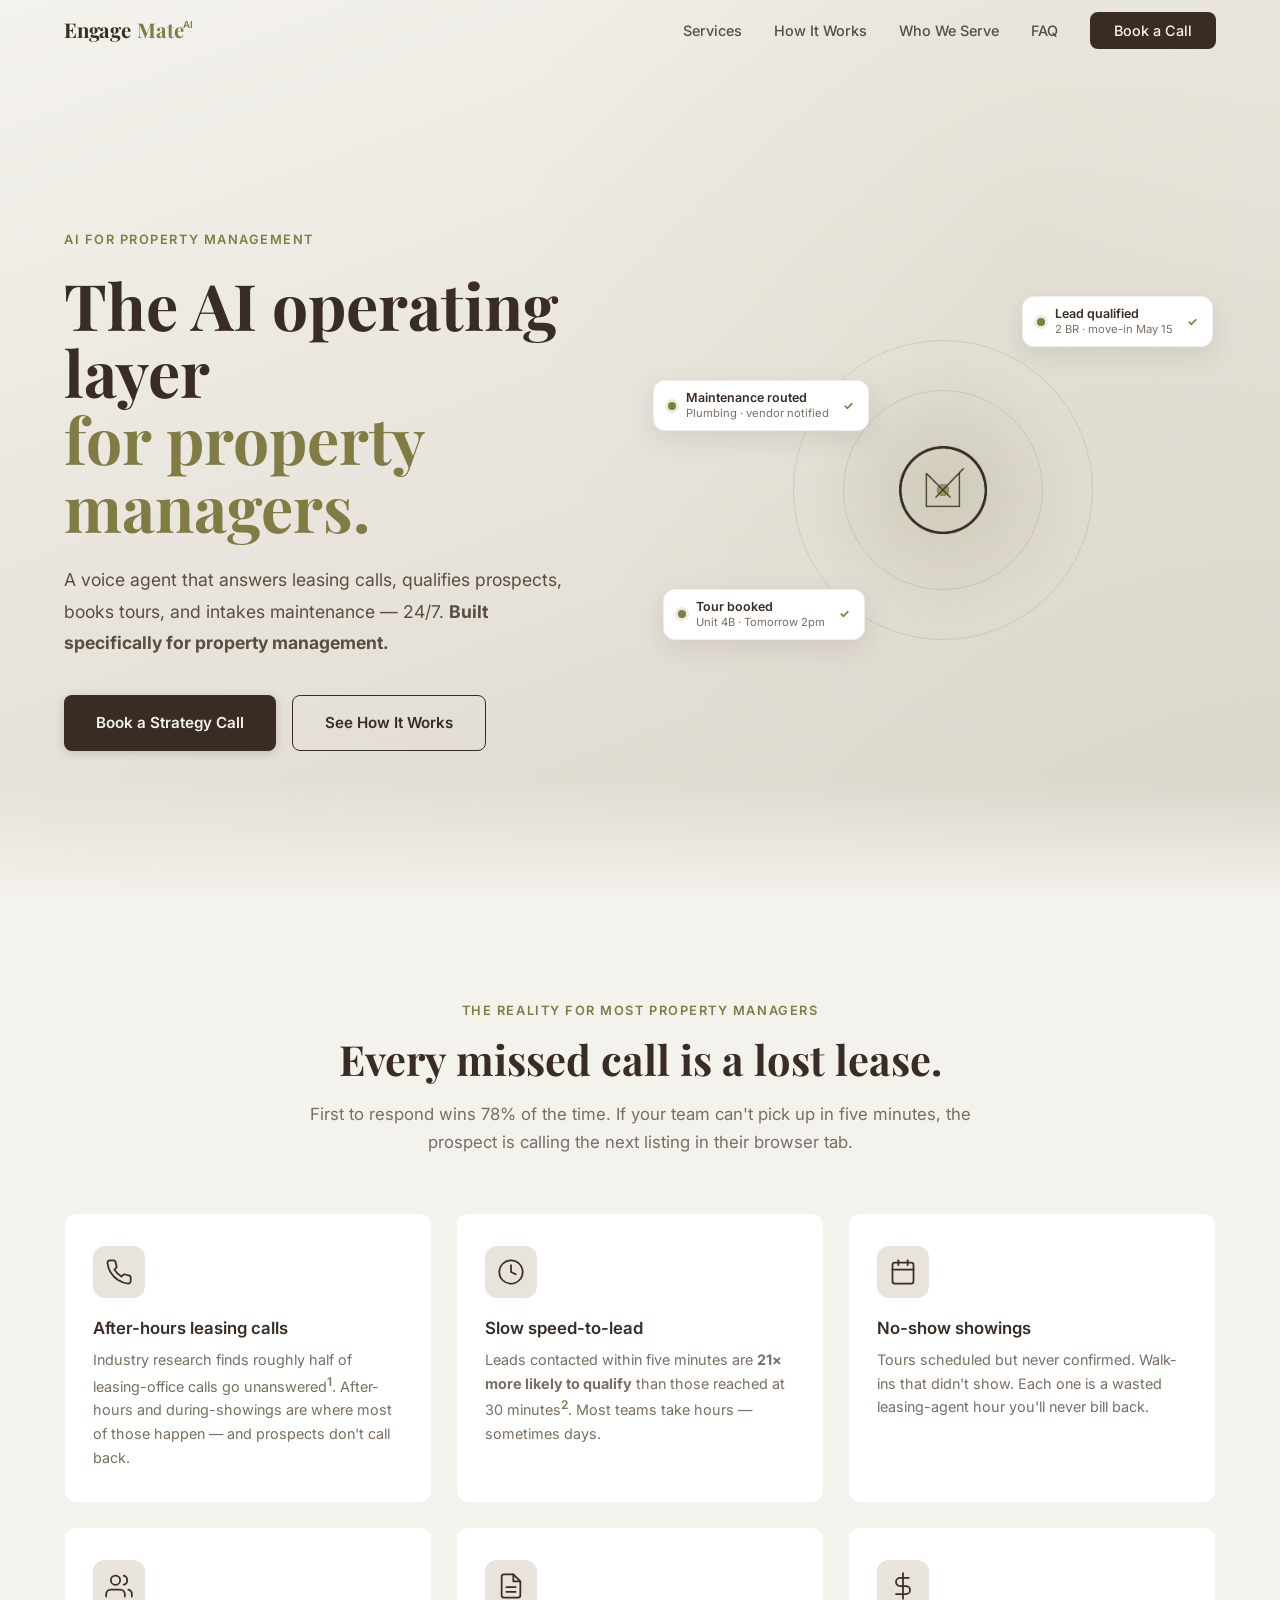
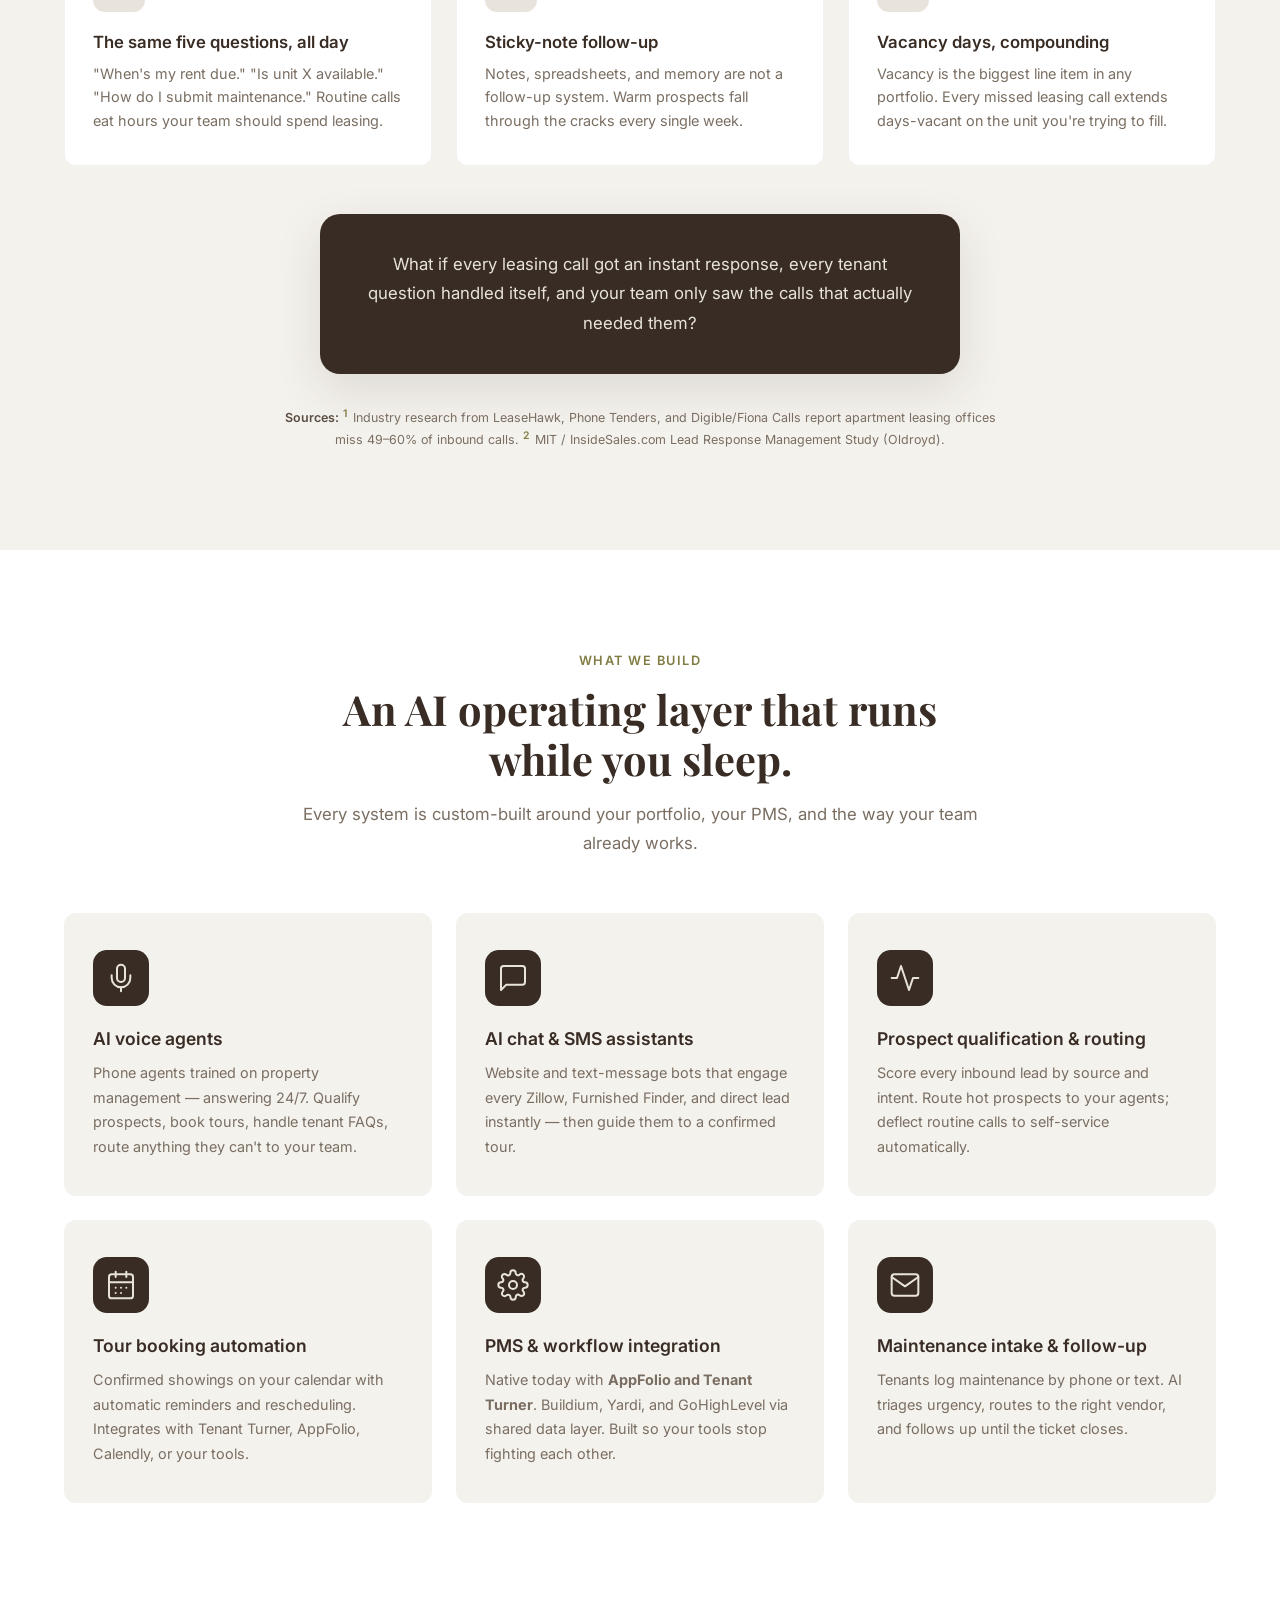
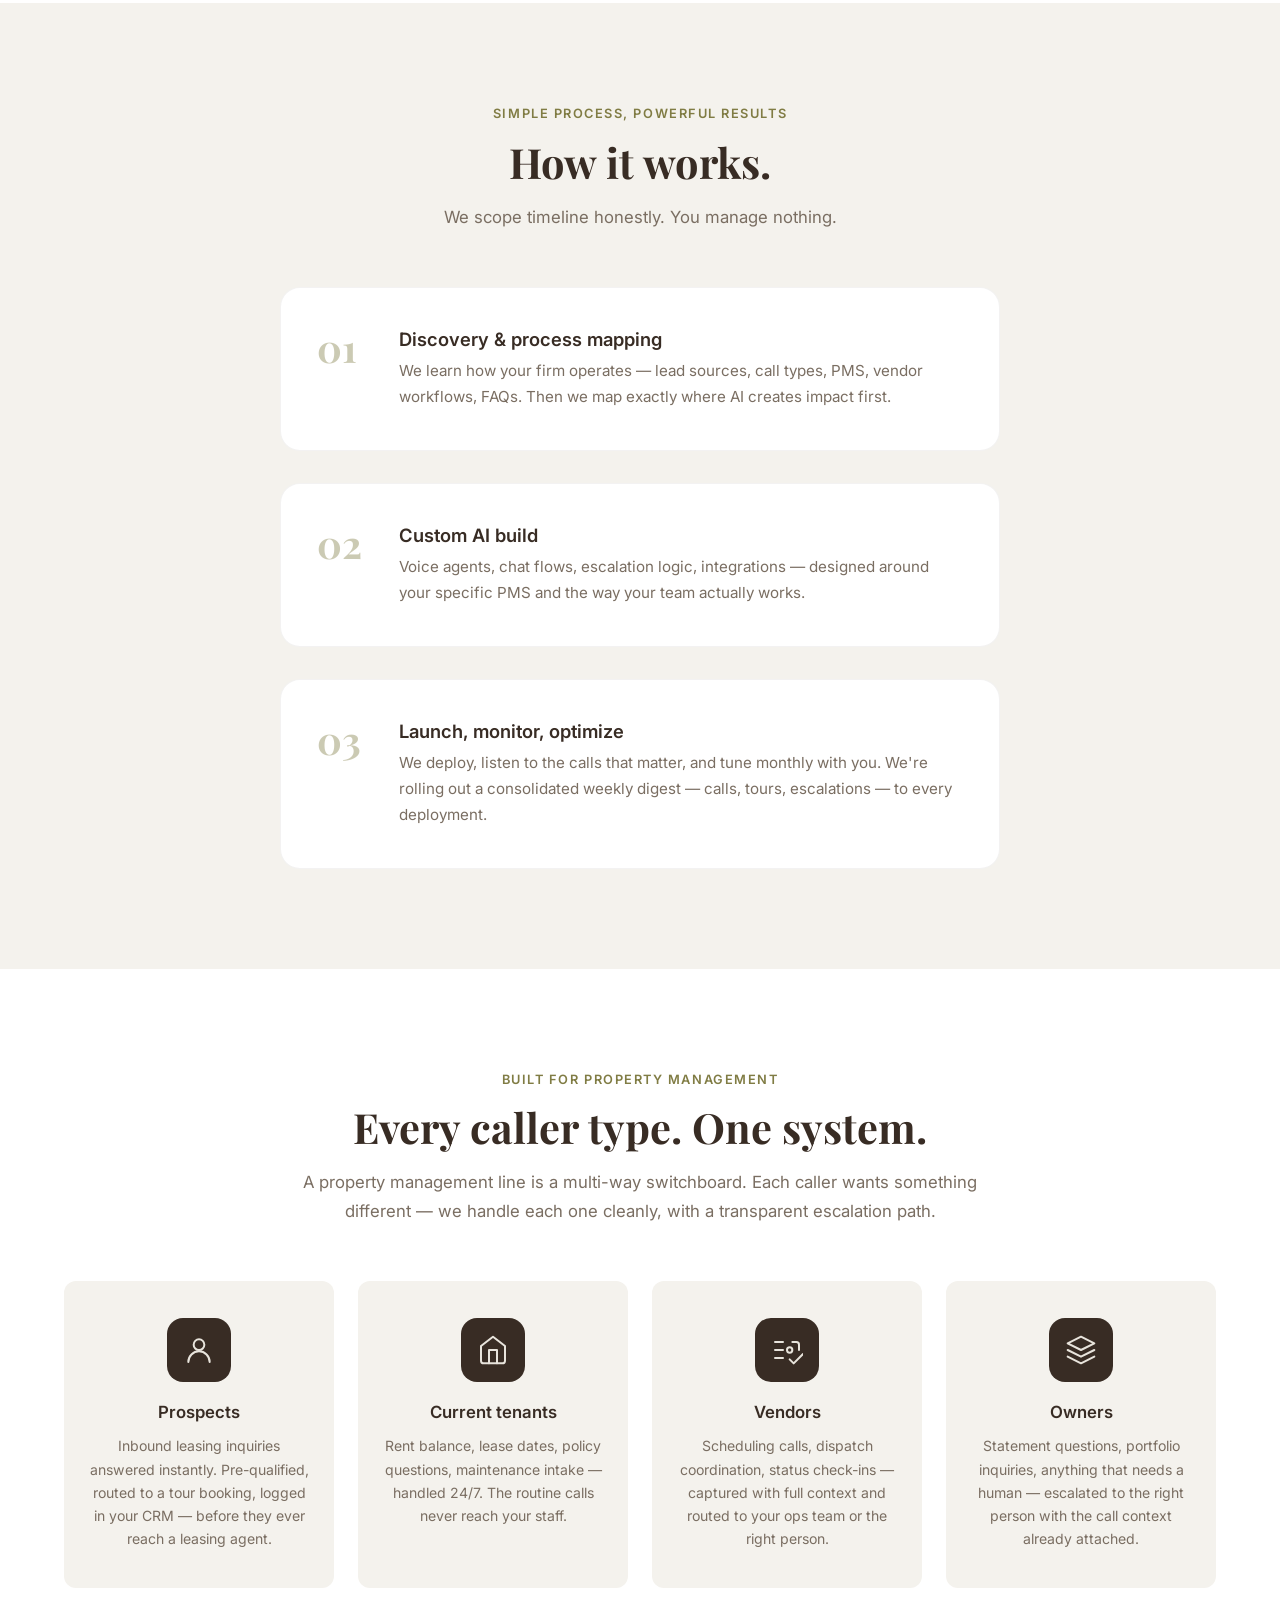
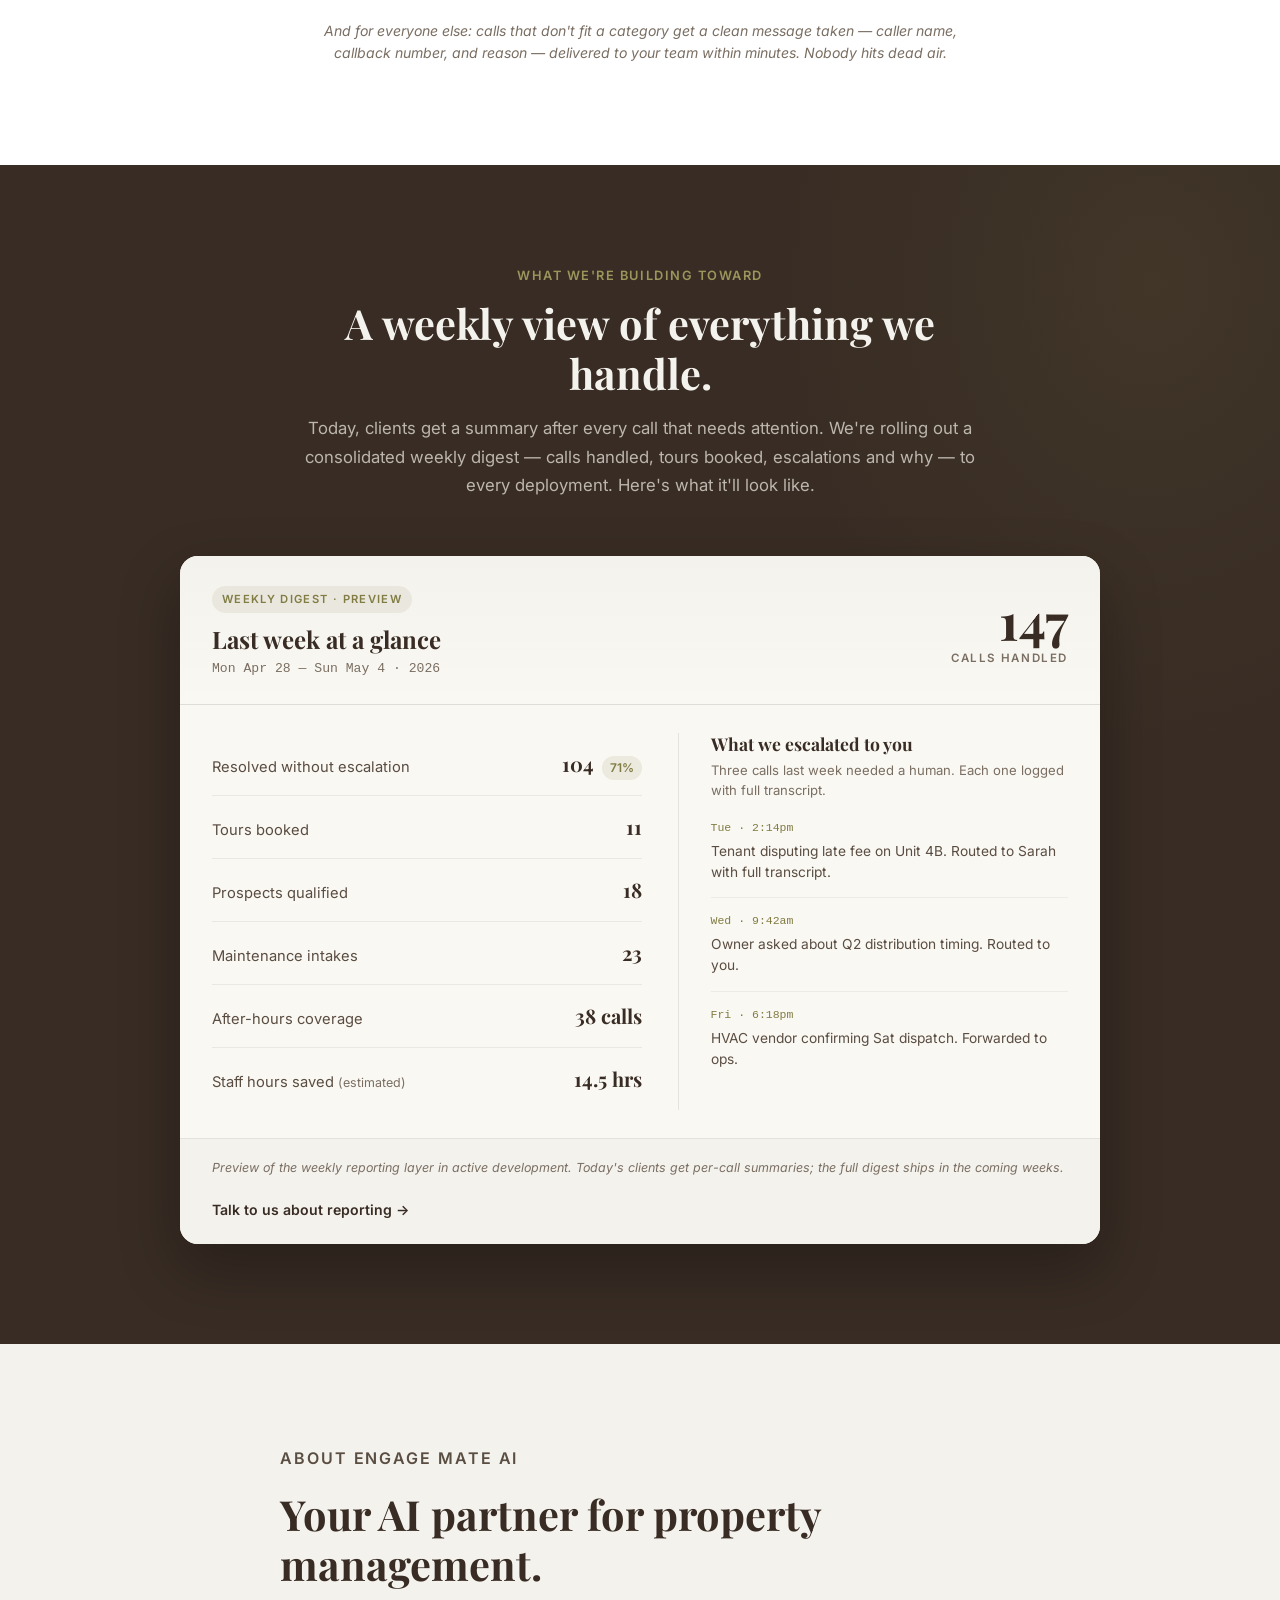
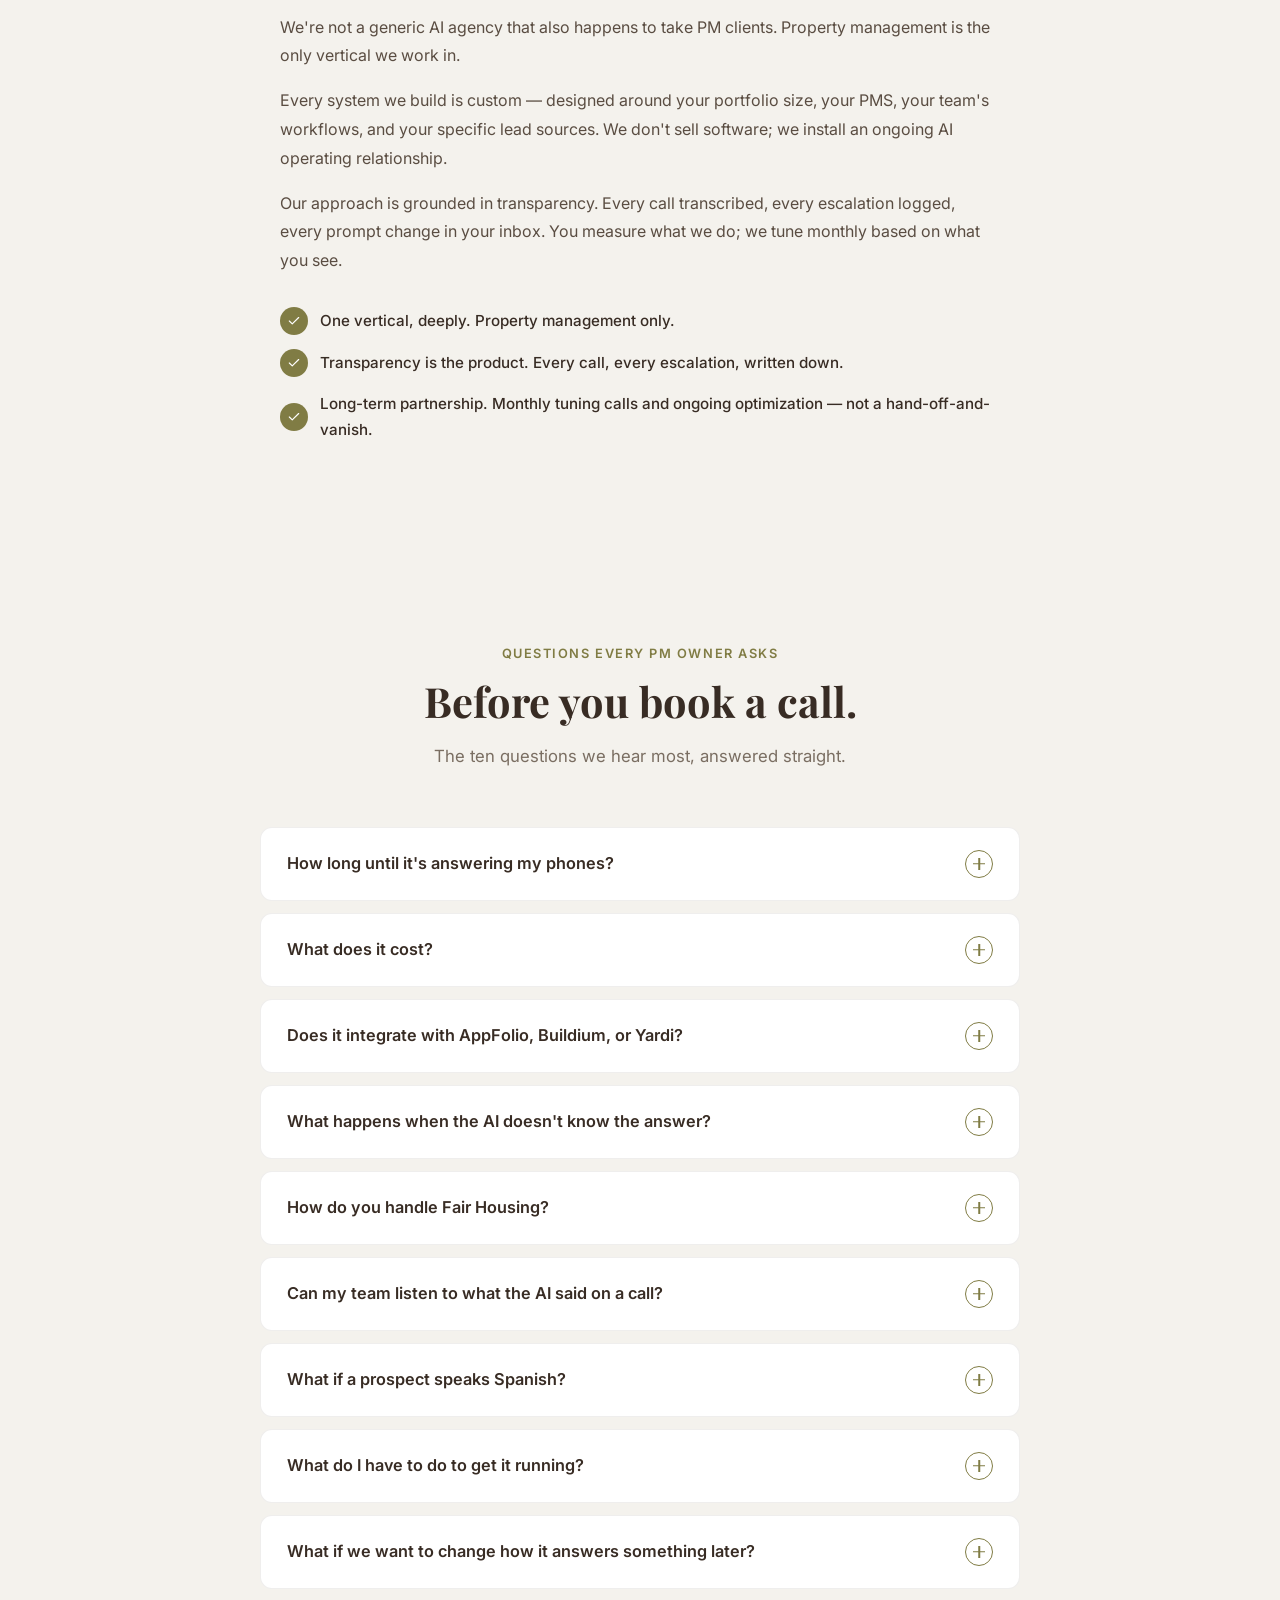
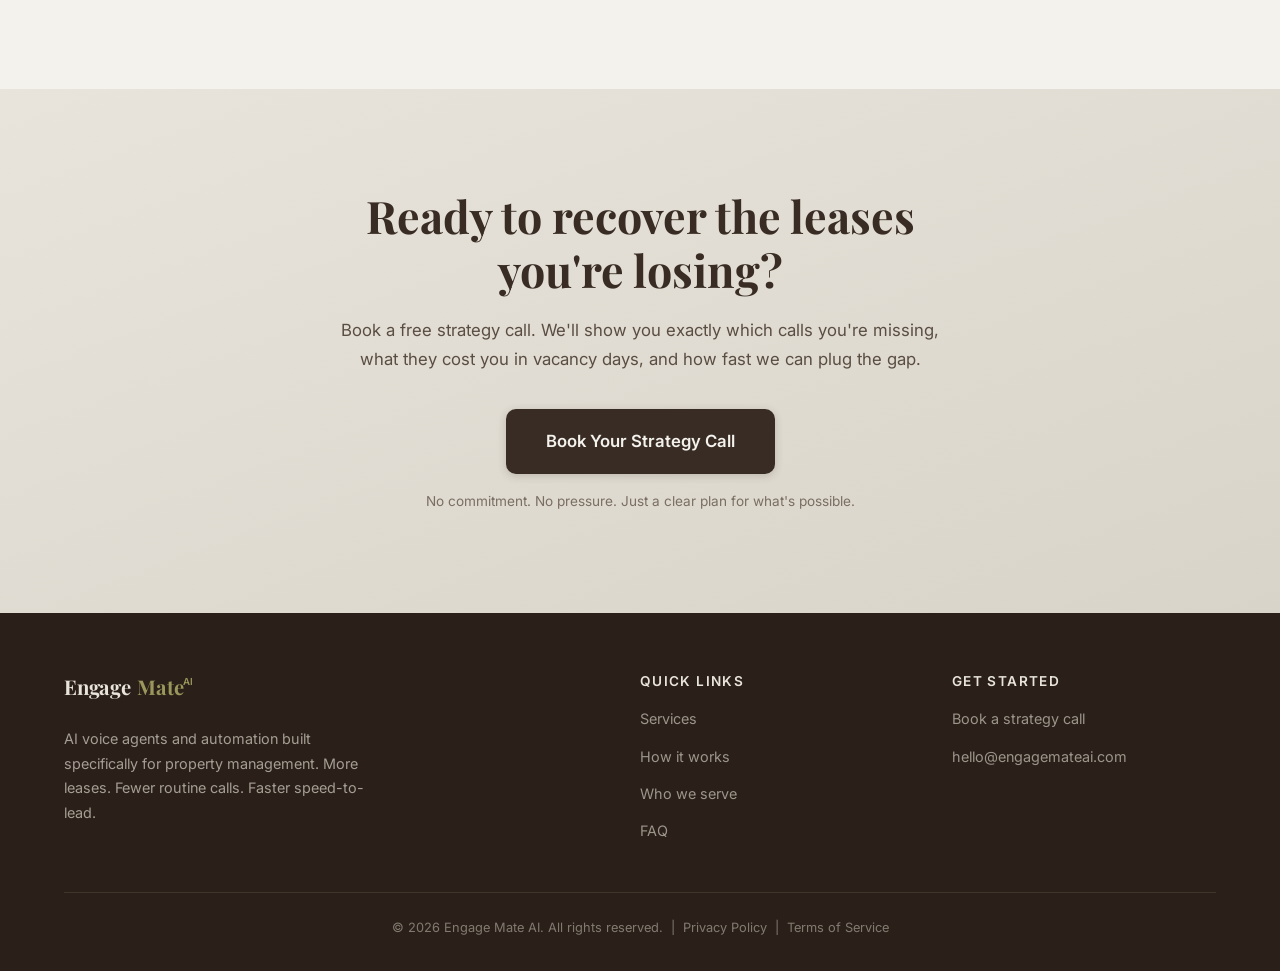
==== index.html @ f226947e "Site refresh: PM vertical positioning, FAQ, weekly digest preview, SVG wordmark, JSON-LD, UTMs Co-Au" ====
<!DOCTYPE html>
<html lang="en">
<head>
  <meta charset="UTF-8">
  <meta name="viewport" content="width=device-width, initial-scale=1.0">
  <title>Engage Mate AI — AI Voice Agents for Property Management</title>
  <meta name="description" content="AI voice agents and automation built for property management. Answer every leasing call, qualify every prospect, book every showing, route maintenance — 24/7. Weekly digest shows exactly what we did.">

  <!-- Favicons & icons -->
  <link rel="icon" type="image/svg+xml" href="favicon.svg">
  <link rel="icon" type="image/png" sizes="64x64" href="favicon-64.png">
  <link rel="apple-touch-icon" sizes="180x180" href="apple-touch-icon.png">

  <link rel="stylesheet" href="style.css">
  <link rel="preconnect" href="https://fonts.googleapis.com">
  <link rel="preconnect" href="https://fonts.gstatic.com" crossorigin>
  <link href="https://fonts.googleapis.com/css2?family=Inter:wght@400;500;600;700&family=Playfair+Display:ital,wght@0,600;0,700;1,700&display=swap" rel="stylesheet">
  <link rel="canonical" href="https://engagemateai.com/">

  <!-- Open Graph / social -->
  <meta property="og:type" content="website">
  <meta property="og:url" content="https://engagemateai.com/">
  <meta property="og:title" content="Engage Mate AI — AI Voice Agents for Property Management">
  <meta property="og:description" content="Answer every call. Book every showing. Route every maintenance request. 24/7 AI built specifically for property managers.">
  <meta property="og:image" content="https://engagemateai.com/og-image.png">
  <meta property="og:image:width" content="1200">
  <meta property="og:image:height" content="630">
  <meta name="twitter:card" content="summary_large_image">
  <meta name="twitter:title" content="Engage Mate AI — AI Voice Agents for Property Management">
  <meta name="twitter:description" content="Answer every call. Book every showing. Route every maintenance request. 24/7 AI built specifically for property managers.">
  <meta name="twitter:image" content="https://engagemateai.com/og-image.png">

  <!-- Structured data -->
  <script type="application/ld+json">
  {
    "@context": "https://schema.org",
    "@type": "Organization",
    "name": "Engage Mate AI",
    "url": "https://engagemateai.com",
    "logo": "https://engagemateai.com/apple-touch-icon.png",
    "image": "https://engagemateai.com/og-image.png",
    "description": "AI voice agents and automation for property management companies. Answer every call, qualify every prospect, book every showing, route maintenance — 24/7.",
    "areaServed": "United States",
    "knowsAbout": ["AI voice agents", "Property management automation", "AppFolio", "Tenant Turner", "Leasing automation", "Maintenance intake automation"],
    "email": "hello@engagemateai.com"
  }
  </script>
  <script type="application/ld+json">
  {
    "@context": "https://schema.org",
    "@type": "Service",
    "provider": { "@type": "Organization", "name": "Engage Mate AI" },
    "name": "AI Voice Agent & Automation for Property Management",
    "serviceType": "Property management automation",
    "areaServed": "United States",
    "description": "24/7 AI voice agent for property management firms. Answers inbound leasing calls, qualifies prospects, books tours, intakes maintenance, and routes vendor / owner calls — integrated with AppFolio, Tenant Turner, and your existing tools."
  }
  </script>
  <script type="application/ld+json">
  {
    "@context": "https://schema.org",
    "@type": "FAQPage",
    "mainEntity": [
      { "@type": "Question", "name": "How long until it's answering my phones?", "acceptedAnswer": { "@type": "Answer", "text": "It depends on your integrations, the size of your knowledge base, and your call volume. We scope timeline honestly on the discovery call." } },
      { "@type": "Question", "name": "What does it cost?", "acceptedAnswer": { "@type": "Answer", "text": "Pricing depends on portfolio size, call volume, integrations, and the scope of automation. We talk through it honestly on the discovery call — no commitment from the conversation itself." } },
      { "@type": "Question", "name": "Does it integrate with AppFolio, Buildium, or Yardi?", "acceptedAnswer": { "@type": "Answer", "text": "AppFolio and Tenant Turner are our primary integrations today — we read availability, push leads, log tours. Buildium and Yardi are on our roadmap; we run alongside them via shared data layer in the meantime." } },
      { "@type": "Question", "name": "What happens when the AI doesn't know the answer?", "acceptedAnswer": { "@type": "Answer", "text": "The system is designed to hand off cleanly to a human — not leave a caller stuck. When the agent encounters something outside its training, it routes to your team or takes a structured callback. Every escalation is logged with the reason." } },
      { "@type": "Question", "name": "How do you handle Fair Housing?", "acceptedAnswer": { "@type": "Answer", "text": "We treat Fair Housing as a design constraint. Prompts are written to avoid protected-class questions, steering language, and discriminatory phrasing; the agent escalates anything ambiguous to a human. Every call is transcribed and stored for audit. We're not a substitute for your own legal review." } },
      { "@type": "Question", "name": "Can my team listen to what the AI said on a call?", "acceptedAnswer": { "@type": "Answer", "text": "Every call is transcribed and recorded. Transcripts are available via shared link or daily email; a self-serve dashboard is in active development." } },
      { "@type": "Question", "name": "What if a prospect speaks Spanish?", "acceptedAnswer": { "@type": "Answer", "text": "Yes — our agents handle bilingual conversations natively. Language is detected on first words and the conversation continues in Spanish with the same qualification logic and tour-booking flow." } },
      { "@type": "Question", "name": "What do I have to do to get it running?", "acceptedAnswer": { "@type": "Answer", "text": "About one hour of your time across the first couple of calls. We need your FAQs and knowledge base (we can build it from your website if needed), plus access to your PMS or scheduling tool. We handle the rest." } },
      { "@type": "Question", "name": "What if we want to change how it answers something later?", "acceptedAnswer": { "@type": "Answer", "text": "Monthly tuning calls and request-based prompt changes are part of every engagement — especially for early customers. As your business evolves, the agent evolves with it." } }
    ]
  }
  </script>
</head>
<body>
  <!-- Skip link (visible on focus only) -->
  <a class="skip-link" href="#main">Skip to content</a>

  <!-- NAVIGATION -->
  <nav class="navbar" id="navbar">
    <div class="container nav-container">
      <a href="#" class="nav-logo" aria-label="Engage Mate AI — home">
        <svg class="wordmark wordmark-light" width="186" height="34" viewBox="0 0 186 34" xmlns="http://www.w3.org/2000/svg" aria-hidden="true">
          <text x="0" y="25" font-family="'Playfair Display', Georgia, serif" font-size="23" font-weight="700" fill="#382c24">Engage</text>
          <text x="83" y="25" font-family="'Playfair Display', Georgia, serif" font-size="23" font-weight="700" fill="#807c44">Mate</text>
          <text x="135" y="14" font-family="'Inter', sans-serif" font-size="11" font-weight="600" fill="#807c44">AI</text>
        </svg>
      </a>
      <button class="nav-toggle" id="navToggle" aria-label="Toggle navigation" aria-expanded="false">
        <span></span>
        <span></span>
        <span></span>
      </button>
      <ul class="nav-links" id="navLinks">
        <li><a href="#services">Services</a></li>
        <li><a href="#how-it-works">How It Works</a></li>
        <li><a href="#callers">Who We Serve</a></li>
        <li><a href="#faq">FAQ</a></li>
        <li><a href="https://calendly.com/engagemateai/discovery-call?utm_source=engagemateai&amp;utm_medium=site&amp;utm_content=nav" target="_blank" rel="noopener" class="nav-cta">Book a Call</a></li>
      </ul>
    </div>
  </nav>

  <main id="main">

  <!-- HERO SECTION -->
  <header class="hero" id="hero">
    <div class="container hero-container">
      <div class="hero-content fade-up">
        <p class="hero-tag">AI for Property Management</p>
        <h1 class="hero-headline">
          The AI operating layer<br>
          <span class="headline-accent">for property managers.</span>
        </h1>
        <p class="hero-sub">
          A voice agent that answers leasing calls, qualifies prospects, books tours, and intakes maintenance — 24/7. <strong>Built specifically for property management.</strong>
        </p>
        <div class="hero-ctas">
          <a href="https://calendly.com/engagemateai/discovery-call?utm_source=engagemateai&amp;utm_medium=site&amp;utm_content=hero" target="_blank" rel="noopener" class="btn btn-primary">Book a Strategy Call</a>
          <a href="#how-it-works" class="btn btn-secondary">See How It Works</a>
        </div>
      </div>
      <div class="hero-visual fade-up delay-1" aria-hidden="true">
        <div class="hero-graphic">
          <div class="pulse-ring"></div>
          <div class="pulse-ring delay-ring"></div>
          <div class="hero-icon-center">
            <img src="Engage Mate Logo.png" alt="">
          </div>
          <div class="orbit-dot dot-1"></div>
          <div class="orbit-dot dot-2"></div>
          <div class="orbit-dot dot-3"></div>
          <div class="hero-card card-1">
            <span class="card-dot"></span>
            <div class="card-text">
              <strong>Lead qualified</strong>
              <span>2 BR · move-in May 15</span>
            </div>
            <span class="card-check">&#10003;</span>
          </div>
          <div class="hero-card card-2">
            <span class="card-dot"></span>
            <div class="card-text">
              <strong>Tour booked</strong>
              <span>Unit 4B · Tomorrow 2pm</span>
            </div>
            <span class="card-check">&#10003;</span>
          </div>
          <div class="hero-card card-3">
            <span class="card-dot"></span>
            <div class="card-text">
              <strong>Maintenance routed</strong>
              <span>Plumbing · vendor notified</span>
            </div>
            <span class="card-check">&#10003;</span>
          </div>
        </div>
      </div>
    </div>
    <div class="hero-gradient-bottom"></div>
  </header>

  <!-- PROBLEMS SECTION -->
  <section class="problems" id="problems">
    <div class="container">
      <div class="section-header fade-up">
        <p class="section-tag">The reality for most property managers</p>
        <h2 class="section-title">Every missed call is a lost lease.</h2>
        <p class="section-sub">First to respond wins 78% of the time. If your team can't pick up in five minutes, the prospect is calling the next listing in their browser tab.</p>
      </div>
      <div class="problems-grid">
        <div class="problem-card fade-up">
          <div class="problem-icon" aria-hidden="true">
            <svg width="28" height="28" viewBox="0 0 24 24" fill="none" stroke="currentColor" stroke-width="1.5" stroke-linecap="round" stroke-linejoin="round">
              <path d="M22 16.92v3a2 2 0 0 1-2.18 2 19.79 19.79 0 0 1-8.63-3.07 19.5 19.5 0 0 1-6-6 19.79 19.79 0 0 1-3.07-8.67A2 2 0 0 1 4.11 2h3a2 2 0 0 1 2 1.72c.127.96.361 1.903.7 2.81a2 2 0 0 1-.45 2.11L8.09 9.91a16 16 0 0 0 6 6l1.27-1.27a2 2 0 0 1 2.11-.45c.907.339 1.85.573 2.81.7A2 2 0 0 1 22 16.92z"/>
            </svg>
          </div>
          <h3>After-hours leasing calls</h3>
          <p>Industry research finds roughly half of leasing-office calls go unanswered<sup><a href="#sources">1</a></sup>. After-hours and during-showings are where most of those happen — and prospects don't call back.</p>
        </div>
        <div class="problem-card fade-up delay-1">
          <div class="problem-icon" aria-hidden="true">
            <svg width="28" height="28" viewBox="0 0 24 24" fill="none" stroke="currentColor" stroke-width="1.5" stroke-linecap="round" stroke-linejoin="round">
              <circle cx="12" cy="12" r="10"/>
              <polyline points="12 6 12 12 16 14"/>
            </svg>
          </div>
          <h3>Slow speed-to-lead</h3>
          <p>Leads contacted within five minutes are <strong>21× more likely to qualify</strong> than those reached at 30 minutes<sup><a href="#sources">2</a></sup>. Most teams take hours — sometimes days.</p>
        </div>
        <div class="problem-card fade-up delay-2">
          <div class="problem-icon" aria-hidden="true">
            <svg width="28" height="28" viewBox="0 0 24 24" fill="none" stroke="currentColor" stroke-width="1.5" stroke-linecap="round" stroke-linejoin="round">
              <rect x="3" y="4" width="18" height="18" rx="2" ry="2"/>
              <line x1="16" y1="2" x2="16" y2="6"/>
              <line x1="8" y1="2" x2="8" y2="6"/>
              <line x1="3" y1="10" x2="21" y2="10"/>
            </svg>
          </div>
          <h3>No-show showings</h3>
          <p>Tours scheduled but never confirmed. Walk-ins that didn't show. Each one is a wasted leasing-agent hour you'll never bill back.</p>
        </div>
        <div class="problem-card fade-up">
          <div class="problem-icon" aria-hidden="true">
            <svg width="28" height="28" viewBox="0 0 24 24" fill="none" stroke="currentColor" stroke-width="1.5" stroke-linecap="round" stroke-linejoin="round">
              <path d="M17 21v-2a4 4 0 0 0-4-4H5a4 4 0 0 0-4 4v2"/>
              <circle cx="9" cy="7" r="4"/>
              <path d="M23 21v-2a4 4 0 0 0-3-3.87"/>
              <path d="M16 3.13a4 4 0 0 1 0 7.75"/>
            </svg>
          </div>
          <h3>The same five questions, all day</h3>
          <p>"When's my rent due." "Is unit X available." "How do I submit maintenance." Routine calls eat hours your team should spend leasing.</p>
        </div>
        <div class="problem-card fade-up delay-1">
          <div class="problem-icon" aria-hidden="true">
            <svg width="28" height="28" viewBox="0 0 24 24" fill="none" stroke="currentColor" stroke-width="1.5" stroke-linecap="round" stroke-linejoin="round">
              <path d="M14 2H6a2 2 0 0 0-2 2v16a2 2 0 0 0 2 2h12a2 2 0 0 0 2-2V8z"/>
              <polyline points="14 2 14 8 20 8"/>
              <line x1="16" y1="13" x2="8" y2="13"/>
              <line x1="16" y1="17" x2="8" y2="17"/>
            </svg>
          </div>
          <h3>Sticky-note follow-up</h3>
          <p>Notes, spreadsheets, and memory are not a follow-up system. Warm prospects fall through the cracks every single week.</p>
        </div>
        <div class="problem-card fade-up delay-2">
          <div class="problem-icon" aria-hidden="true">
            <svg width="28" height="28" viewBox="0 0 24 24" fill="none" stroke="currentColor" stroke-width="1.5" stroke-linecap="round" stroke-linejoin="round">
              <line x1="12" y1="1" x2="12" y2="23"/>
              <path d="M17 5H9.5a3.5 3.5 0 0 0 0 7h5a3.5 3.5 0 0 1 0 7H6"/>
            </svg>
          </div>
          <h3>Vacancy days, compounding</h3>
          <p>Vacancy is the biggest line item in any portfolio. Every missed leasing call extends days-vacant on the unit you're trying to fill.</p>
        </div>
      </div>
      <div class="problems-transition fade-up">
        <p>What if every leasing call got an instant response, every tenant question handled itself, and your team only saw the calls that actually needed them?</p>
      </div>
      <p class="problems-sources fade-up" id="sources">
        <strong>Sources:</strong> <sup>1</sup>&nbsp;Industry research from LeaseHawk, Phone Tenders, and Digible/Fiona Calls report apartment leasing offices miss 49–60% of inbound calls. <sup>2</sup>&nbsp;MIT / InsideSales.com Lead Response Management Study (Oldroyd).
      </p>
    </div>
  </section>

  <!-- SERVICES SECTION -->
  <section class="services" id="services">
    <div class="container">
      <div class="section-header fade-up">
        <p class="section-tag">What we build</p>
        <h2 class="section-title">An AI operating layer that runs while you sleep.</h2>
        <p class="section-sub">Every system is custom-built around your portfolio, your PMS, and the way your team already works.</p>
      </div>
      <div class="services-grid">
        <div class="service-card fade-up">
          <div class="service-icon" aria-hidden="true">
            <svg width="32" height="32" viewBox="0 0 24 24" fill="none" stroke="currentColor" stroke-width="1.5" stroke-linecap="round" stroke-linejoin="round">
              <path d="M12 2a3 3 0 0 0-3 3v7a3 3 0 0 0 6 0V5a3 3 0 0 0-3-3Z"/>
              <path d="M19 10v2a7 7 0 0 1-14 0v-2"/>
              <line x1="12" x2="12" y1="19" y2="22"/>
            </svg>
          </div>
          <h3>AI voice agents</h3>
          <p>Phone agents trained on property management — answering 24/7. Qualify prospects, book tours, handle tenant FAQs, route anything they can't to your team.</p>
        </div>
        <div class="service-card fade-up delay-1">
          <div class="service-icon" aria-hidden="true">
            <svg width="32" height="32" viewBox="0 0 24 24" fill="none" stroke="currentColor" stroke-width="1.5" stroke-linecap="round" stroke-linejoin="round">
              <path d="M21 15a2 2 0 0 1-2 2H7l-4 4V5a2 2 0 0 1 2-2h14a2 2 0 0 1 2 2z"/>
            </svg>
          </div>
          <h3>AI chat &amp; SMS assistants</h3>
          <p>Website and text-message bots that engage every Zillow, Furnished Finder, and direct lead instantly — then guide them to a confirmed tour.</p>
        </div>
        <div class="service-card fade-up delay-2">
          <div class="service-icon" aria-hidden="true">
            <svg width="32" height="32" viewBox="0 0 24 24" fill="none" stroke="currentColor" stroke-width="1.5" stroke-linecap="round" stroke-linejoin="round">
              <polyline points="22 12 18 12 15 21 9 3 6 12 2 12"/>
            </svg>
          </div>
          <h3>Prospect qualification &amp; routing</h3>
          <p>Score every inbound lead by source and intent. Route hot prospects to your agents; deflect routine calls to self-service automatically.</p>
        </div>
        <div class="service-card fade-up">
          <div class="service-icon" aria-hidden="true">
            <svg width="32" height="32" viewBox="0 0 24 24" fill="none" stroke="currentColor" stroke-width="1.5" stroke-linecap="round" stroke-linejoin="round">
              <rect x="3" y="4" width="18" height="18" rx="2" ry="2"/>
              <line x1="16" y1="2" x2="16" y2="6"/>
              <line x1="8" y1="2" x2="8" y2="6"/>
              <line x1="3" y1="10" x2="21" y2="10"/>
              <path d="M8 14h.01M12 14h.01M16 14h.01M8 18h.01M12 18h.01"/>
            </svg>
          </div>
          <h3>Tour booking automation</h3>
          <p>Confirmed showings on your calendar with automatic reminders and rescheduling. Integrates with Tenant Turner, AppFolio, Calendly, or your tools.</p>
        </div>
        <div class="service-card fade-up delay-1">
          <div class="service-icon" aria-hidden="true">
            <svg width="32" height="32" viewBox="0 0 24 24" fill="none" stroke="currentColor" stroke-width="1.5" stroke-linecap="round" stroke-linejoin="round">
              <circle cx="12" cy="12" r="3"/>
              <path d="M19.4 15a1.65 1.65 0 0 0 .33 1.82l.06.06a2 2 0 0 1 0 2.83 2 2 0 0 1-2.83 0l-.06-.06a1.65 1.65 0 0 0-1.82-.33 1.65 1.65 0 0 0-1 1.51V21a2 2 0 0 1-2 2 2 2 0 0 1-2-2v-.09A1.65 1.65 0 0 0 9 19.4a1.65 1.65 0 0 0-1.82.33l-.06.06a2 2 0 0 1-2.83 0 2 2 0 0 1 0-2.83l.06-.06A1.65 1.65 0 0 0 4.68 15a1.65 1.65 0 0 0-1.51-1H3a2 2 0 0 1-2-2 2 2 0 0 1 2-2h.09A1.65 1.65 0 0 0 4.6 9a1.65 1.65 0 0 0-.33-1.82l-.06-.06a2 2 0 0 1 0-2.83 2 2 0 0 1 2.83 0l.06.06A1.65 1.65 0 0 0 9 4.68a1.65 1.65 0 0 0 1-1.51V3a2 2 0 0 1 2-2 2 2 0 0 1 2 2v.09a1.65 1.65 0 0 0 1 1.51 1.65 1.65 0 0 0 1.82-.33l.06-.06a2 2 0 0 1 2.83 0 2 2 0 0 1 0 2.83l-.06.06A1.65 1.65 0 0 0 19.4 9a1.65 1.65 0 0 0 1.51 1H21a2 2 0 0 1 2 2 2 2 0 0 1-2 2h-.09a1.65 1.65 0 0 0-1.51 1z"/>
            </svg>
          </div>
          <h3>PMS &amp; workflow integration</h3>
          <p>Native today with <strong>AppFolio and Tenant Turner</strong>. Buildium, Yardi, and GoHighLevel via shared data layer. Built so your tools stop fighting each other.</p>
        </div>
        <div class="service-card fade-up delay-2">
          <div class="service-icon" aria-hidden="true">
            <svg width="32" height="32" viewBox="0 0 24 24" fill="none" stroke="currentColor" stroke-width="1.5" stroke-linecap="round" stroke-linejoin="round">
              <path d="M4 4h16c1.1 0 2 .9 2 2v12c0 1.1-.9 2-2 2H4c-1.1 0-2-.9-2-2V6c0-1.1.9-2 2-2z"/>
              <polyline points="22,6 12,13 2,6"/>
            </svg>
          </div>
          <h3>Maintenance intake &amp; follow-up</h3>
          <p>Tenants log maintenance by phone or text. AI triages urgency, routes to the right vendor, and follows up until the ticket closes.</p>
        </div>
      </div>
    </div>
  </section>

  <!-- HOW IT WORKS -->
  <section class="how-it-works" id="how-it-works">
    <div class="container">
      <div class="section-header fade-up">
        <p class="section-tag">Simple process, powerful results</p>
        <h2 class="section-title">How it works.</h2>
        <p class="section-sub">We scope timeline honestly. You manage nothing.</p>
      </div>
      <div class="steps">
        <div class="step fade-up">
          <div class="step-number">01</div>
          <div class="step-content">
            <h3>Discovery &amp; process mapping</h3>
            <p>We learn how your firm operates — lead sources, call types, PMS, vendor workflows, FAQs. Then we map exactly where AI creates impact first.</p>
          </div>
        </div>
        <div class="step fade-up delay-1">
          <div class="step-number">02</div>
          <div class="step-content">
            <h3>Custom AI build</h3>
            <p>Voice agents, chat flows, escalation logic, integrations — designed around your specific PMS and the way your team actually works.</p>
          </div>
        </div>
        <div class="step fade-up delay-2">
          <div class="step-number">03</div>
          <div class="step-content">
            <h3>Launch, monitor, optimize</h3>
            <p>We deploy, listen to the calls that matter, and tune monthly with you. We're rolling out a consolidated weekly digest — calls, tours, escalations — to every deployment.</p>
          </div>
        </div>
      </div>
    </div>
  </section>

  <!-- CALLER TYPES (replaces Industries) -->
  <section class="callers" id="callers">
    <div class="container">
      <div class="section-header fade-up">
        <p class="section-tag">Built for property management</p>
        <h2 class="section-title">Every caller type. One system.</h2>
        <p class="section-sub">A property management line is a multi-way switchboard. Each caller wants something different — we handle each one cleanly, with a transparent escalation path.</p>
      </div>
      <div class="callers-grid">
        <div class="caller-card fade-up">
          <div class="caller-icon" aria-hidden="true">
            <svg width="32" height="32" viewBox="0 0 24 24" fill="none" stroke="currentColor" stroke-width="1.5" stroke-linecap="round" stroke-linejoin="round">
              <circle cx="12" cy="8" r="4"/>
              <path d="M20 21a8 8 0 0 0-16 0"/>
            </svg>
          </div>
          <h3>Prospects</h3>
          <p>Inbound leasing inquiries answered instantly. Pre-qualified, routed to a tour booking, logged in your CRM — before they ever reach a leasing agent.</p>
        </div>
        <div class="caller-card fade-up delay-1">
          <div class="caller-icon" aria-hidden="true">
            <svg width="32" height="32" viewBox="0 0 24 24" fill="none" stroke="currentColor" stroke-width="1.5" stroke-linecap="round" stroke-linejoin="round">
              <path d="M3 9l9-7 9 7v11a2 2 0 0 1-2 2H5a2 2 0 0 1-2-2z"/>
              <polyline points="9 22 9 12 15 12 15 22"/>
            </svg>
          </div>
          <h3>Current tenants</h3>
          <p>Rent balance, lease dates, policy questions, maintenance intake — handled 24/7. The routine calls never reach your staff.</p>
        </div>
        <div class="caller-card fade-up delay-2">
          <div class="caller-icon" aria-hidden="true">
            <svg width="32" height="32" viewBox="0 0 24 24" fill="none" stroke="currentColor" stroke-width="1.5" stroke-linecap="round" stroke-linejoin="round">
              <path d="M14 19l3 3 7-7"/>
              <path d="M9 12H3"/>
              <path d="M9 6H3"/>
              <path d="M9 18H3"/>
              <circle cx="14" cy="12" r="2"/>
              <path d="M21 12V8a2 2 0 0 0-2-2h-3"/>
            </svg>
          </div>
          <h3>Vendors</h3>
          <p>Scheduling calls, dispatch coordination, status check-ins — captured with full context and routed to your ops team or the right person.</p>
        </div>
        <div class="caller-card fade-up delay-3">
          <div class="caller-icon" aria-hidden="true">
            <svg width="32" height="32" viewBox="0 0 24 24" fill="none" stroke="currentColor" stroke-width="1.5" stroke-linecap="round" stroke-linejoin="round">
              <path d="M12 2L2 7l10 5 10-5-10-5z"/>
              <path d="M2 17l10 5 10-5"/>
              <path d="M2 12l10 5 10-5"/>
            </svg>
          </div>
          <h3>Owners</h3>
          <p>Statement questions, portfolio inquiries, anything that needs a human — escalated to the right person with the call context already attached.</p>
        </div>
      </div>
      <p class="callers-footnote fade-up">And for everyone else: calls that don't fit a category get a clean message taken — caller name, callback number, and reason — delivered to your team within minutes. Nobody hits dead air.</p>
    </div>
  </section>

  <!-- WEEKLY DIGEST (replaces Results) -->
  <section class="digest" id="digest">
    <div class="container">
      <div class="section-header fade-up">
        <p class="section-tag">What we're building toward</p>
        <h2 class="section-title">A weekly view of everything we handle.</h2>
        <p class="section-sub">Today, clients get a summary after every call that needs attention. We're rolling out a consolidated weekly digest — calls handled, tours booked, escalations and why — to every deployment. Here's what it'll look like.</p>
      </div>

      <div class="digest-card fade-up">
        <div class="digest-card-head">
          <div class="dc-h-l">
            <div class="dc-tag">Weekly digest · preview</div>
            <h3>Last week at a glance</h3>
            <div class="dc-date">Mon Apr 28 — Sun May 4 · 2026</div>
          </div>
          <div class="dc-h-r">
            <div class="dc-stat">
              <span class="dc-stat-num">147</span>
              <span class="dc-stat-lab">calls handled</span>
            </div>
          </div>
        </div>

        <div class="digest-card-body">
          <div class="digest-stats">
            <div class="dgs-row">
              <span class="dgs-l">Resolved without escalation</span>
              <span class="dgs-r">104 <span class="dgs-pct">71%</span></span>
            </div>
            <div class="dgs-row">
              <span class="dgs-l">Tours booked</span>
              <span class="dgs-r">11</span>
            </div>
            <div class="dgs-row">
              <span class="dgs-l">Prospects qualified</span>
              <span class="dgs-r">18</span>
            </div>
            <div class="dgs-row">
              <span class="dgs-l">Maintenance intakes</span>
              <span class="dgs-r">23</span>
            </div>
            <div class="dgs-row">
              <span class="dgs-l">After-hours coverage</span>
              <span class="dgs-r">38 calls</span>
            </div>
            <div class="dgs-row">
              <span class="dgs-l">Staff hours saved <span class="dgs-sub">(estimated)</span></span>
              <span class="dgs-r">14.5 hrs</span>
            </div>
          </div>

          <div class="digest-escalations">
            <h4>What we escalated to you</h4>
            <p class="dge-sub">Three calls last week needed a human. Each one logged with full transcript.</p>
            <ul>
              <li>
                <span class="dge-when">Tue · 2:14pm</span>
                <span class="dge-what">Tenant disputing late fee on Unit 4B. Routed to Sarah with full transcript.</span>
              </li>
              <li>
                <span class="dge-when">Wed · 9:42am</span>
                <span class="dge-what">Owner asked about Q2 distribution timing. Routed to you.</span>
              </li>
              <li>
                <span class="dge-when">Fri · 6:18pm</span>
                <span class="dge-what">HVAC vendor confirming Sat dispatch. Forwarded to ops.</span>
              </li>
            </ul>
          </div>
        </div>

        <div class="digest-card-foot">
          <div class="dcf-meta">Preview of the weekly reporting layer in active development. Today's clients get per-call summaries; the full digest ships in the coming weeks.</div>
          <a class="dcf-link" href="https://calendly.com/engagemateai/discovery-call?utm_source=engagemateai&amp;utm_medium=site&amp;utm_content=digest" target="_blank" rel="noopener">Talk to us about reporting →</a>
        </div>
      </div>
    </div>
  </section>

  <!-- ABOUT -->
  <section class="about" id="about">
    <div class="container">
      <div class="about-content fade-up">
        <div class="about-text">
          <p class="section-tag">About Engage Mate AI</p>
          <h2 class="section-title">Your AI partner for property management.</h2>
          <p>We're not a generic AI agency that also happens to take PM clients. Property management is the only vertical we work in.</p>
          <p>Every system we build is custom — designed around your portfolio size, your PMS, your team's workflows, and your specific lead sources. We don't sell software; we install an ongoing AI operating relationship.</p>
          <p>Our approach is grounded in transparency. Every call transcribed, every escalation logged, every prompt change in your inbox. You measure what we do; we tune monthly based on what you see.</p>
          <div class="about-values">
            <div class="about-value">
              <span class="value-icon" aria-hidden="true">
                <svg width="20" height="20" viewBox="0 0 24 24" fill="none" stroke="currentColor" stroke-width="2" stroke-linecap="round" stroke-linejoin="round"><polyline points="20 6 9 17 4 12"/></svg>
              </span>
              <span>One vertical, deeply. Property management only.</span>
            </div>
            <div class="about-value">
              <span class="value-icon" aria-hidden="true">
                <svg width="20" height="20" viewBox="0 0 24 24" fill="none" stroke="currentColor" stroke-width="2" stroke-linecap="round" stroke-linejoin="round"><polyline points="20 6 9 17 4 12"/></svg>
              </span>
              <span>Transparency is the product. Every call, every escalation, written down.</span>
            </div>
            <div class="about-value">
              <span class="value-icon" aria-hidden="true">
                <svg width="20" height="20" viewBox="0 0 24 24" fill="none" stroke="currentColor" stroke-width="2" stroke-linecap="round" stroke-linejoin="round"><polyline points="20 6 9 17 4 12"/></svg>
              </span>
              <span>Long-term partnership. Monthly tuning calls and ongoing optimization — not a hand-off-and-vanish.</span>
            </div>
          </div>
        </div>
      </div>
    </div>
  </section>

  <!-- FAQ -->
  <section class="faq" id="faq">
    <div class="container">
      <div class="section-header fade-up">
        <p class="section-tag">Questions every PM owner asks</p>
        <h2 class="section-title">Before you book a call.</h2>
        <p class="section-sub">The ten questions we hear most, answered straight.</p>
      </div>
      <div class="faq-list fade-up">
        <details class="faq-item">
          <summary><span class="faq-q">How long until it's answering my phones?</span><span class="faq-icon" aria-hidden="true"></span></summary>
          <div class="faq-a">
            <p>It depends on your integrations, the size of your knowledge base, and your call volume. We scope timeline honestly on the discovery call. We need about an hour of your time, spread across the first couple of conversations — we handle the rest.</p>
          </div>
        </details>
        <details class="faq-item">
          <summary><span class="faq-q">What does it cost?</span><span class="faq-icon" aria-hidden="true"></span></summary>
          <div class="faq-a">
            <p>Pricing depends on portfolio size, call volume, integrations, and how much of the automation loop you want us to build. We talk through it honestly on the discovery call — there's no commitment from the conversation itself, and we'll tell you if we're not the right fit.</p>
          </div>
        </details>
        <details class="faq-item">
          <summary><span class="faq-q">Does it integrate with AppFolio, Buildium, or Yardi?</span><span class="faq-icon" aria-hidden="true"></span></summary>
          <div class="faq-a">
            <p>AppFolio and Tenant Turner are our primary integrations today — we read availability, push leads, log tours, and pull tenant data directly. Buildium and Yardi are on our roadmap; we can run alongside them via shared data layer in the meantime. We're honest about what's native and what's adjacent — ask us about your stack on the discovery call.</p>
          </div>
        </details>
        <details class="faq-item">
          <summary><span class="faq-q">What happens when the AI doesn't know the answer?</span><span class="faq-icon" aria-hidden="true"></span></summary>
          <div class="faq-a">
            <p>The system is designed to hand off to a human — not leave a caller stuck. When the agent hits something outside its training, it says something natural like <em>"Let me get the right person on this for you,"</em> then either routes live to your team or takes a structured callback with the question and context. Every escalation is logged with the reason. We'd rather escalate ten edge cases than guess once.</p>
          </div>
        </details>
        <details class="faq-item">
          <summary><span class="faq-q">How do you handle Fair Housing?</span><span class="faq-icon" aria-hidden="true"></span></summary>
          <div class="faq-a">
            <p>We treat Fair Housing as a design constraint from day one. Prompts are written to avoid protected-class questions, steering language, and discriminatory phrasing — and the agent is instructed to escalate anything ambiguous to a human. Every call is transcribed and stored, giving you an audit trail. We're not a substitute for your own legal review, and we'll walk you through the specific guardrails and our limitations on the strategy call.</p>
          </div>
        </details>
        <details class="faq-item">
          <summary><span class="faq-q">Can my team listen to what the AI said on a call?</span><span class="faq-icon" aria-hidden="true"></span></summary>
          <div class="faq-a">
            <p>Every call is transcribed and recorded. Transcripts are available for review — today via shared link and daily email; a self-serve dashboard is in active development. Transparency is the product. If a transcript surfaces a problem, we tune the prompt and re-test together.</p>
          </div>
        </details>
        <details class="faq-item">
          <summary><span class="faq-q">What if a prospect speaks Spanish?</span><span class="faq-icon" aria-hidden="true"></span></summary>
          <div class="faq-a">
            <p>Yes — our agents handle bilingual conversations natively. The agent detects language on the caller's first words and continues in Spanish, with the same qualification logic and tour-booking flow. The transcript comes back in Spanish plus English translation, so your team can review regardless.</p>
          </div>
        </details>
        <details class="faq-item">
          <summary><span class="faq-q">What do I have to do to get it running?</span><span class="faq-icon" aria-hidden="true"></span></summary>
          <div class="faq-a">
            <p>About one hour of your time, across two calls. We need your FAQs and knowledge base (or we build it from your website and policies), plus access to your PMS or scheduling tool. We handle the rest — prompt design, integrations, testing, deployment. You manage nothing.</p>
          </div>
        </details>
        <details class="faq-item">
          <summary><span class="faq-q">What if we want to change how it answers something later?</span><span class="faq-icon" aria-hidden="true"></span></summary>
          <div class="faq-a">
            <p>Monthly tuning calls and request-based prompt changes are part of every engagement — especially for early customers. As your business evolves (new properties, new policies, new vendors), the agent evolves with it.</p>
          </div>
        </details>
      </div>
    </div>
  </section>

  <!-- FINAL CTA -->
  <section class="final-cta" id="contact">
    <div class="container">
      <div class="cta-content fade-up">
        <h2>Ready to recover the leases you're losing?</h2>
        <p>Book a free strategy call. We'll show you exactly which calls you're missing, what they cost you in vacancy days, and how fast we can plug the gap.</p>
        <a href="https://calendly.com/engagemateai/discovery-call?utm_source=engagemateai&amp;utm_medium=site&amp;utm_content=final-cta" target="_blank" rel="noopener" class="btn btn-primary btn-large">Book Your Strategy Call</a>
        <p class="cta-note">No commitment. No pressure. Just a clear plan for what's possible.</p>
      </div>
    </div>
  </section>

  </main>

  <!-- FOOTER -->
  <footer class="footer">
    <div class="container">
      <div class="footer-grid">
        <div class="footer-brand">
          <a href="#" class="nav-logo" aria-label="Engage Mate AI — home">
            <svg class="wordmark wordmark-dark" width="186" height="34" viewBox="0 0 186 34" xmlns="http://www.w3.org/2000/svg" aria-hidden="true">
              <text x="0" y="25" font-family="'Playfair Display', Georgia, serif" font-size="23" font-weight="700" fill="#e8e4dc">Engage</text>
              <text x="83" y="25" font-family="'Playfair Display', Georgia, serif" font-size="23" font-weight="700" fill="#9a965c">Mate</text>
              <text x="135" y="14" font-family="'Inter', sans-serif" font-size="11" font-weight="600" fill="#9a965c">AI</text>
            </svg>
          </a>
          <p>AI voice agents and automation built specifically for property management. More leases. Fewer routine calls. Faster speed-to-lead.</p>
        </div>
        <div class="footer-links">
          <h4>Quick links</h4>
          <ul>
            <li><a href="#services">Services</a></li>
            <li><a href="#how-it-works">How it works</a></li>
            <li><a href="#callers">Who we serve</a></li>
            <li><a href="#faq">FAQ</a></li>
          </ul>
        </div>
        <div class="footer-contact">
          <h4>Get started</h4>
          <ul>
            <li><a href="https://calendly.com/engagemateai/discovery-call?utm_source=engagemateai&amp;utm_medium=site&amp;utm_content=footer" target="_blank" rel="noopener">Book a strategy call</a></li>
            <li><a href="mailto:hello@engagemateai.com">hello@engagemateai.com</a></li>
          </ul>
        </div>
      </div>
      <div class="footer-bottom">
        <p>&copy; 2026 Engage Mate AI. All rights reserved. &nbsp;|&nbsp; <a href="privacy.html">Privacy Policy</a> &nbsp;|&nbsp; <a href="terms.html">Terms of Service</a></p>
      </div>
    </div>
  </footer>

  <script src="script.js"></script>
</body>
</html>
---- style.css ----
/* ============================================
   ENGAGE MATE AI — Main Stylesheet
   Brand: #382c24 (dark brown), #807c44 (olive), #e8e4dc (cream)
   ============================================ */

/* ---------- RESET & BASE ---------- */
*, *::before, *::after {
  margin: 0;
  padding: 0;
  box-sizing: border-box;
}

:root {
  --brown: #382c24;
  --brown-light: #4a3d33;
  --brown-dark: #2a2019;
  --olive: #807c44;
  --olive-light: #9a965c;
  --olive-dark: #656234;
  --cream: #e8e4dc;
  --cream-light: #f4f2ed;
  --cream-dark: #d9d4c9;
  --white: #ffffff;
  --text: #382c24;
  --text-light: #5a4d42;
  --text-muted: #7a6e62;
  --font-body: 'Inter', -apple-system, BlinkMacSystemFont, 'Segoe UI', sans-serif;
  --font-heading: 'Playfair Display', Georgia, serif;
  --shadow-sm: 0 1px 3px rgba(56, 44, 36, 0.06);
  --shadow-md: 0 4px 16px rgba(56, 44, 36, 0.08);
  --shadow-lg: 0 8px 32px rgba(56, 44, 36, 0.1);
  --shadow-xl: 0 16px 48px rgba(56, 44, 36, 0.12);
  --radius: 12px;
  --radius-lg: 20px;
  --transition: 0.3s cubic-bezier(0.4, 0, 0.2, 1);
}

html {
  /* CSS scroll-behavior removed (F-08) — script.js handles smooth scroll with nav-height offset. */
  font-size: 16px;
}

body {
  font-family: var(--font-body);
  color: var(--text);
  background: var(--cream-light);
  line-height: 1.7;
  -webkit-font-smoothing: antialiased;
  -moz-osx-font-smoothing: grayscale;
  overflow-x: hidden;
}

img {
  max-width: 100%;
  display: block;
}

a {
  color: inherit;
  text-decoration: none;
}

ul {
  list-style: none;
}

h1, h2, h3, h4 {
  line-height: 1.2;
}

.container {
  max-width: 1200px;
  margin: 0 auto;
  padding: 0 24px;
}

/* ---------- ANIMATIONS ---------- */
/* Default: content is visible. No JS / slow networks / crawlers / reduced-motion users still see the page. */
.fade-up {
  transition: opacity 0.7s cubic-bezier(0.4, 0, 0.2, 1),
              transform 0.7s cubic-bezier(0.4, 0, 0.2, 1);
}

/* Only hide-then-reveal for users who haven't asked for reduced motion AND when JS is present (the script
   adds .js to <html> on load, so non-JS environments never see the hidden state). */
html.js .fade-up:not(.visible) {
  opacity: 0;
  transform: translateY(30px);
}

@media (prefers-reduced-motion: reduce) {
  html.js .fade-up:not(.visible) {
    opacity: 1;
    transform: none;
    transition: none;
  }
  .fade-up { transition: none; }
}

.fade-up.visible {
  opacity: 1;
  transform: translateY(0);
}

.delay-1 { transition-delay: 0.15s; }
.delay-2 { transition-delay: 0.3s; }
.delay-3 { transition-delay: 0.45s; }

/* ---------- NAVIGATION ---------- */
.navbar {
  position: fixed;
  top: 0;
  left: 0;
  right: 0;
  z-index: 1000;
  padding: 16px 0;
  transition: all var(--transition);
  background: transparent;
}

.navbar.scrolled {
  background: rgba(244, 242, 237, 0.92);
  backdrop-filter: blur(20px);
  -webkit-backdrop-filter: blur(20px);
  padding: 12px 0;
  box-shadow: var(--shadow-sm);
}

.nav-container {
  display: flex;
  align-items: center;
  justify-content: space-between;
}

.nav-logo {
  font-family: var(--font-heading);
  font-size: 1.4rem;
  font-weight: 700;
  letter-spacing: -0.01em;
  display: flex;
  align-items: center;
}


.logo-engage {
  color: var(--brown);
}

.logo-mate {
  color: var(--olive);
}

.logo-ai {
  color: var(--olive);
  font-family: var(--font-body);
  font-weight: 600;
  font-size: 0.75em;
  vertical-align: super;
  margin-left: 2px;
}

.nav-links {
  display: flex;
  align-items: center;
  gap: 32px;
}

.nav-links a {
  font-size: 0.9rem;
  font-weight: 500;
  color: var(--text-light);
  transition: color var(--transition);
  position: relative;
}

.nav-links a:not(.nav-cta)::after {
  content: '';
  position: absolute;
  bottom: -4px;
  left: 0;
  width: 0;
  height: 2px;
  background: var(--olive);
  transition: width var(--transition);
}

.nav-links a:not(.nav-cta):hover,
.nav-links a:not(.nav-cta).active {
  color: var(--brown);
}

.nav-links a:not(.nav-cta):hover::after,
.nav-links a:not(.nav-cta).active::after {
  width: 100%;
}

.nav-cta {
  background: var(--brown);
  color: var(--cream-light) !important;
  padding: 10px 24px;
  border-radius: 8px;
  font-weight: 600;
  transition: all var(--transition);
}

.nav-cta:hover {
  background: var(--brown-light);
  transform: translateY(-1px);
  box-shadow: var(--shadow-md);
}

.nav-toggle {
  display: none;
  flex-direction: column;
  gap: 5px;
  background: none;
  border: none;
  cursor: pointer;
  padding: 4px;
}

.nav-toggle span {
  display: block;
  width: 24px;
  height: 2px;
  background: var(--brown);
  transition: all var(--transition);
  border-radius: 2px;
}

.nav-toggle.active span:nth-child(1) {
  transform: rotate(45deg) translate(5px, 5px);
}

.nav-toggle.active span:nth-child(2) {
  opacity: 0;
}

.nav-toggle.active span:nth-child(3) {
  transform: rotate(-45deg) translate(5px, -5px);
}

/* ---------- BUTTONS ---------- */
.btn {
  display: inline-flex;
  align-items: center;
  justify-content: center;
  font-family: var(--font-body);
  font-weight: 600;
  font-size: 0.95rem;
  padding: 14px 32px;
  border-radius: 8px;
  transition: all var(--transition);
  cursor: pointer;
  border: none;
  white-space: nowrap;
}

.btn-primary {
  background: var(--brown);
  color: var(--cream-light);
  box-shadow: 0 2px 8px rgba(56, 44, 36, 0.2);
}

.btn-primary:hover {
  background: var(--brown-light);
  transform: translateY(-2px);
  box-shadow: 0 6px 20px rgba(56, 44, 36, 0.25);
}

.btn-secondary {
  background: transparent;
  color: var(--brown);
  border: 1.5px solid var(--brown);
}

.btn-secondary:hover {
  background: var(--brown);
  color: var(--cream-light);
  transform: translateY(-2px);
}

.btn-large {
  padding: 18px 40px;
  font-size: 1.05rem;
  border-radius: 10px;
}

/* ---------- SECTION HEADERS ---------- */
.section-header {
  text-align: center;
  max-width: 680px;
  margin: 0 auto 56px;
}

.section-tag {
  font-size: 0.8rem;
  font-weight: 600;
  text-transform: uppercase;
  letter-spacing: 0.12em;
  color: var(--olive);
  margin-bottom: 12px;
}

.section-title {
  font-family: var(--font-heading);
  font-size: clamp(1.8rem, 3.5vw, 2.6rem);
  font-weight: 700;
  color: var(--brown);
  margin-bottom: 16px;
}

.section-sub {
  font-size: 1.05rem;
  color: var(--text-muted);
  line-height: 1.7;
}

/* ---------- HERO ---------- */
.hero {
  position: relative;
  min-height: 100vh;
  display: flex;
  align-items: center;
  background: linear-gradient(160deg, var(--cream-light) 0%, var(--cream) 50%, var(--cream-dark) 100%);
  padding-top: 80px;
  overflow: hidden;
}

.hero::before {
  content: '';
  position: absolute;
  top: -50%;
  right: -20%;
  width: 80%;
  height: 150%;
  background: radial-gradient(ellipse, rgba(128, 124, 68, 0.06) 0%, transparent 70%);
  pointer-events: none;
}

/* Grain filter removed — see audit F-09 (paint cost + compatibility). */

.hero-container {
  display: grid;
  grid-template-columns: 1fr 1fr;
  gap: 60px;
  align-items: center;
}

.hero-tag {
  font-size: 0.8rem;
  font-weight: 600;
  text-transform: uppercase;
  letter-spacing: 0.12em;
  color: var(--olive);
  margin-bottom: 20px;
}

.hero-headline {
  font-family: var(--font-heading);
  font-size: clamp(2.6rem, 5vw, 4rem);
  font-weight: 700;
  color: var(--brown);
  margin-bottom: 24px;
  line-height: 1.05;
}

.headline-accent {
  color: var(--olive);
}

.hero-sub {
  font-size: 1.1rem;
  color: var(--text-light);
  line-height: 1.8;
  margin-bottom: 36px;
  max-width: 520px;
}

.hero-ctas {
  display: flex;
  gap: 16px;
  flex-wrap: wrap;
}

.hero-gradient-bottom {
  position: absolute;
  bottom: 0;
  left: 0;
  right: 0;
  height: 120px;
  background: linear-gradient(to bottom, transparent, var(--cream-light));
  pointer-events: none;
}

/* Hero Visual / Graphic */
.hero-visual {
  display: flex;
  align-items: center;
  justify-content: center;
}

.hero-graphic {
  position: relative;
  width: 340px;
  height: 340px;
  display: flex;
  align-items: center;
  justify-content: center;
  overflow: visible;
}

.hero-graphic::before {
  content: '';
  position: absolute;
  width: 280px;
  height: 280px;
  background: radial-gradient(ellipse, rgba(128, 124, 68, 0.18) 0%, transparent 70%);
  border-radius: 50%;
  pointer-events: none;
  z-index: 0;
}

.hero-icon-center {
  width: 160px;
  height: 160px;
  background: none;
  border: none;
  box-shadow: none;
  display: flex;
  align-items: center;
  justify-content: center;
  z-index: 2;
}

.hero-icon-center img {
  width: 160px;
  height: 160px;
  object-fit: contain;
}

.pulse-ring {
  position: absolute;
  width: 200px;
  height: 200px;
  border: 1.5px solid rgba(128, 124, 68, 0.2);
  border-radius: 50%;
  animation: pulse 3s ease-in-out infinite;
}

.pulse-ring.delay-ring {
  width: 300px;
  height: 300px;
  animation-delay: 1s;
}

@keyframes pulse {
  0%, 100% { opacity: 0.3; transform: scale(0.95); }
  50% { opacity: 0.8; transform: scale(1.05); }
}

.orbit-dot {
  position: absolute;
  width: 12px;
  height: 12px;
  background: var(--olive);
  border-radius: 50%;
  animation: orbit 8s linear infinite;
}

.orbit-dot.dot-1 {
  animation-delay: 0s;
  --orbit-radius: 130px;
}

.orbit-dot.dot-2 {
  animation-delay: -2.67s;
  --orbit-radius: 130px;
  background: var(--brown);
}

.orbit-dot.dot-3 {
  animation-delay: -5.33s;
  --orbit-radius: 130px;
  background: var(--olive-light);
}

@keyframes orbit {
  0% { transform: rotate(0deg) translateX(var(--orbit-radius)) rotate(0deg); }
  100% { transform: rotate(360deg) translateX(var(--orbit-radius)) rotate(-360deg); }
}

/* ---------- PROBLEMS ---------- */
.problems {
  padding: 100px 0;
  background: var(--cream-light);
}

.problems-grid {
  display: grid;
  grid-template-columns: repeat(3, 1fr);
  gap: 24px;
  margin-bottom: 48px;
}

.problem-card {
  background: var(--white);
  border-radius: var(--radius);
  padding: 32px 28px;
  border: 1px solid rgba(56, 44, 36, 0.06);
  transition: all var(--transition);
}

.problem-card:hover {
  transform: translateY(-4px);
  box-shadow: var(--shadow-lg);
  border-color: rgba(128, 124, 68, 0.15);
}

.problem-icon {
  width: 52px;
  height: 52px;
  background: var(--cream);
  border-radius: 12px;
  display: flex;
  align-items: center;
  justify-content: center;
  margin-bottom: 20px;
  color: var(--brown);
}

.problem-card h3 {
  font-family: var(--font-body);
  font-size: 1.05rem;
  font-weight: 600;
  color: var(--brown);
  margin-bottom: 10px;
}

.problem-card p {
  font-size: 0.9rem;
  color: var(--text-muted);
  line-height: 1.65;
}

.problems-transition {
  text-align: center;
  max-width: 640px;
  margin: 0 auto;
  padding: 36px 40px;
  background: var(--brown);
  color: var(--cream);
  border-radius: var(--radius-lg);
  font-size: 1.05rem;
  line-height: 1.75;
  box-shadow: var(--shadow-xl);
}

.problems-sources {
  max-width: 720px;
  margin: 32px auto 0;
  text-align: center;
  font-size: 0.78rem;
  color: var(--text-muted);
  line-height: 1.6;
  scroll-margin-top: 100px;
}
.problems-sources strong {
  color: var(--text-light);
  font-weight: 600;
}
.problems-sources sup {
  color: var(--olive);
  font-weight: 600;
  margin-right: 2px;
}
.problem-card sup a {
  color: var(--olive);
  text-decoration: none;
  font-weight: 600;
}
.problem-card sup a:hover {
  text-decoration: underline;
}

/* ---------- SERVICES ---------- */
.services {
  padding: 100px 0;
  background: var(--white);
}

.services-grid {
  display: grid;
  grid-template-columns: repeat(3, 1fr);
  gap: 24px;
}

.service-card {
  background: var(--cream-light);
  border-radius: var(--radius);
  padding: 36px 28px;
  border: 1px solid transparent;
  transition: all var(--transition);
}

.service-card:hover {
  background: var(--white);
  border-color: rgba(128, 124, 68, 0.2);
  transform: translateY(-4px);
  box-shadow: var(--shadow-lg);
}

.service-icon {
  width: 56px;
  height: 56px;
  background: var(--brown);
  color: var(--cream);
  border-radius: 14px;
  display: flex;
  align-items: center;
  justify-content: center;
  margin-bottom: 22px;
  transition: all var(--transition);
}

.service-card:hover .service-icon {
  background: var(--olive);
  transform: scale(1.05);
}

.service-card h3 {
  font-family: var(--font-body);
  font-size: 1.1rem;
  font-weight: 600;
  color: var(--brown);
  margin-bottom: 12px;
}

.service-card p {
  font-size: 0.9rem;
  color: var(--text-muted);
  line-height: 1.7;
}

/* ---------- HOW IT WORKS ---------- */
.how-it-works {
  padding: 100px 0;
  background: var(--cream-light);
}

.steps {
  max-width: 720px;
  margin: 0 auto;
  display: flex;
  flex-direction: column;
  gap: 32px;
}

.step {
  display: flex;
  gap: 32px;
  align-items: flex-start;
  background: var(--white);
  border-radius: var(--radius-lg);
  padding: 40px 36px;
  border: 1px solid rgba(56, 44, 36, 0.06);
  transition: all var(--transition);
}

.step:hover {
  box-shadow: var(--shadow-lg);
  transform: translateX(8px);
}

.step-number {
  font-family: var(--font-heading);
  font-size: 2.4rem;
  font-weight: 700;
  color: var(--olive);
  opacity: 0.4;
  flex-shrink: 0;
  line-height: 1;
  min-width: 50px;
}

.step:hover .step-number {
  opacity: 1;
}

.step-content h3 {
  font-family: var(--font-body);
  font-size: 1.15rem;
  font-weight: 600;
  color: var(--brown);
  margin-bottom: 8px;
}

.step-content p {
  font-size: 0.95rem;
  color: var(--text-muted);
  line-height: 1.7;
}

/* ---------- INDUSTRIES ---------- */
.industries {
  padding: 100px 0;
  background: var(--white);
}

.industries-grid {
  display: grid;
  grid-template-columns: repeat(4, 1fr);
  gap: 24px;
}

.industry-card {
  background: var(--cream-light);
  border-radius: var(--radius);
  padding: 36px 24px;
  text-align: center;
  border: 1px solid transparent;
  transition: all var(--transition);
}

.industry-card:hover {
  background: var(--white);
  border-color: rgba(128, 124, 68, 0.2);
  transform: translateY(-4px);
  box-shadow: var(--shadow-lg);
}

.industry-icon {
  width: 64px;
  height: 64px;
  background: var(--brown);
  color: var(--cream);
  border-radius: 16px;
  display: flex;
  align-items: center;
  justify-content: center;
  margin: 0 auto 20px;
  transition: all var(--transition);
}

.industry-card:hover .industry-icon {
  background: var(--olive);
  transform: scale(1.05);
}

.industry-card h3 {
  font-family: var(--font-body);
  font-size: 1.05rem;
  font-weight: 600;
  color: var(--brown);
  margin-bottom: 12px;
}

.industry-card p {
  font-size: 0.85rem;
  color: var(--text-muted);
  line-height: 1.65;
}

/* ---------- RESULTS ---------- */
.results {
  padding: 100px 0;
  background: var(--brown);
  color: var(--cream);
}

.results .section-tag {
  color: var(--olive-light);
}

.results .section-title {
  color: var(--cream);
}

.results-grid {
  display: grid;
  grid-template-columns: repeat(3, 1fr);
  gap: 24px;
}

.result-card {
  background: rgba(255, 255, 255, 0.05);
  border: 1px solid rgba(232, 228, 220, 0.1);
  border-radius: var(--radius);
  padding: 36px 28px;
  transition: all var(--transition);
}

.result-card:hover {
  background: rgba(255, 255, 255, 0.08);
  border-color: rgba(128, 124, 68, 0.3);
  transform: translateY(-4px);
}

.result-metric {
  font-family: var(--font-heading);
  font-size: 2.4rem;
  font-weight: 700;
  color: var(--olive-light);
  margin-bottom: 4px;
  line-height: 1.1;
}

.result-label {
  font-size: 0.85rem;
  font-weight: 600;
  text-transform: uppercase;
  letter-spacing: 0.08em;
  color: var(--cream);
  margin-bottom: 12px;
  opacity: 0.8;
}

.result-card p {
  font-size: 0.88rem;
  color: var(--cream-dark);
  line-height: 1.65;
  opacity: 0.7;
}

/* ---------- ABOUT ---------- */
.about {
  padding: 100px 0;
  background: var(--cream-light);
}

.about-content {
  max-width: 720px;
  margin: 0 auto;
}

.about-text .section-tag {
  text-align: left;
}

.about-text .section-title {
  text-align: left;
  margin-bottom: 24px;
}

.about-text p {
  font-size: 1rem;
  color: var(--text-light);
  line-height: 1.8;
  margin-bottom: 16px;
}

.about-values {
  margin-top: 32px;
  display: flex;
  flex-direction: column;
  gap: 14px;
}

.about-value {
  display: flex;
  align-items: center;
  gap: 12px;
  font-size: 0.95rem;
  font-weight: 500;
  color: var(--brown);
}

.value-icon {
  width: 28px;
  height: 28px;
  background: var(--olive);
  color: var(--white);
  border-radius: 50%;
  display: flex;
  align-items: center;
  justify-content: center;
  flex-shrink: 0;
}

.value-icon svg {
  width: 14px;
  height: 14px;
}

/* ---------- FINAL CTA ---------- */
.final-cta {
  padding: 100px 0;
  background: linear-gradient(160deg, var(--cream) 0%, var(--cream-dark) 100%);
  text-align: center;
}

.cta-content {
  max-width: 600px;
  margin: 0 auto;
}

.cta-content h2 {
  font-family: var(--font-heading);
  font-size: clamp(2rem, 4vw, 2.8rem);
  font-weight: 700;
  color: var(--brown);
  margin-bottom: 20px;
}

.cta-content > p:first-of-type {
  font-size: 1.05rem;
  color: var(--text-light);
  margin-bottom: 36px;
  line-height: 1.7;
}

.cta-note {
  margin-top: 16px;
  font-size: 0.85rem;
  color: var(--text-muted);
}

/* ---------- FOOTER ---------- */
.footer {
  background: var(--brown-dark);
  color: var(--cream-dark);
  padding: 60px 0 32px;
}

.footer-grid {
  display: grid;
  grid-template-columns: 2fr 1fr 1fr;
  gap: 48px;
  margin-bottom: 48px;
}

.footer-brand .nav-logo {
  display: inline-block;
  margin-bottom: 16px;
}

.footer-brand .logo-engage {
  color: var(--cream);
}

.footer-brand .logo-mate {
  color: var(--olive-light);
}

.footer-brand .logo-ai {
  color: var(--olive-light);
}

.footer-brand p {
  font-size: 0.9rem;
  line-height: 1.7;
  opacity: 0.7;
  max-width: 320px;
}

.footer-links h4,
.footer-contact h4 {
  font-family: var(--font-body);
  font-size: 0.85rem;
  font-weight: 600;
  text-transform: uppercase;
  letter-spacing: 0.1em;
  color: var(--cream);
  margin-bottom: 16px;
}

.footer-links ul,
.footer-contact ul {
  display: flex;
  flex-direction: column;
  gap: 10px;
}

.footer-links a,
.footer-contact a {
  font-size: 0.9rem;
  opacity: 0.65;
  transition: all var(--transition);
}

.footer-links a:hover,
.footer-contact a:hover {
  opacity: 1;
  color: var(--olive-light);
}

.footer-bottom {
  border-top: 1px solid rgba(232, 228, 220, 0.1);
  padding-top: 24px;
  text-align: center;
}

.footer-bottom p {
  font-size: 0.8rem;
  opacity: 0.5;
}

/* ============================================
   RESPONSIVE
   ============================================ */

@media (max-width: 1024px) {
  .hero-container {
    grid-template-columns: 1fr;
    text-align: center;
    gap: 40px;
  }

  .hero-sub {
    max-width: 100%;
  }

  .hero-ctas {
    justify-content: center;
  }

  .hero-graphic {
    width: 280px;
    height: 280px;
  }

  .problems-grid {
    grid-template-columns: repeat(2, 1fr);
  }

  .services-grid {
    grid-template-columns: repeat(2, 1fr);
  }

  .industries-grid {
    grid-template-columns: repeat(2, 1fr);
  }

  .results-grid {
    grid-template-columns: repeat(2, 1fr);
  }

  .footer-grid {
    grid-template-columns: 1fr 1fr;
    gap: 32px;
  }

  .footer-brand {
    grid-column: span 2;
  }
}

@media (max-width: 768px) {
  .nav-toggle {
    display: flex;
  }

  .nav-links {
    position: fixed;
    top: 0;
    right: -100%;
    width: 280px;
    height: 100vh;
    background: var(--cream-light);
    flex-direction: column;
    padding: 80px 32px 32px;
    gap: 24px;
    box-shadow: var(--shadow-xl);
    transition: right var(--transition);
  }

  .nav-links.active {
    right: 0;
  }

  .nav-links a {
    font-size: 1rem;
  }

  .nav-cta {
    text-align: center;
    width: 100%;
  }

  .hero {
    min-height: auto;
    padding: 120px 0 80px;
  }

  .hero-headline {
    font-size: clamp(1.8rem, 6vw, 2.4rem);
  }

  .hero-visual {
    display: none;
  }

  .problems-grid {
    grid-template-columns: 1fr;
  }

  .services-grid {
    grid-template-columns: 1fr;
  }

  .industries-grid {
    grid-template-columns: 1fr;
  }

  .results-grid {
    grid-template-columns: 1fr;
  }

  .step {
    flex-direction: column;
    gap: 16px;
    padding: 28px 24px;
  }

  .step:hover {
    transform: translateY(-4px);
  }

  .footer-grid {
    grid-template-columns: 1fr;
    gap: 32px;
  }

  .footer-brand {
    grid-column: span 1;
  }

  .hero-ctas {
    flex-direction: column;
    align-items: center;
  }

  .hero-ctas .btn {
    width: 100%;
    max-width: 300px;
  }

  .problems-transition {
    padding: 28px 24px;
    font-size: 0.95rem;
  }
}

@media (max-width: 480px) {
  .container {
    padding: 0 16px;
  }

  .section-header {
    margin-bottom: 40px;
  }

  .problems,
  .services,
  .how-it-works,
  .industries,
  .results,
  .about,
  .final-cta {
    padding: 72px 0;
  }

  .result-metric {
    font-size: 2rem;
  }

  .problem-card,
  .service-card,
  .industry-card {
    padding: 24px 20px;
  }
}

/* ---------- HERO FLOATING CARDS ---------- */
@keyframes cardEnter {
  from { opacity: 0; transform: translateY(14px); }
  to   { opacity: 1; transform: translateY(0); }
}

@keyframes cardFloat {
  0%, 100% { transform: translateY(0px); }
  50%       { transform: translateY(-7px); }
}

.hero-card {
  position: absolute;
  display: flex;
  align-items: center;
  gap: 10px;
  background: var(--white);
  border: 1px solid rgba(56, 44, 36, 0.08);
  border-radius: 12px;
  padding: 10px 14px;
  box-shadow: 0 8px 24px rgba(56, 44, 36, 0.1);
  white-space: nowrap;
  animation: cardEnter 0.6s cubic-bezier(0.4, 0, 0.2, 1) both,
             cardFloat 4s ease-in-out infinite;
  z-index: 10;
}

.hero-card.card-1 { top: -24px;  right: -100px; animation-delay: 0.8s,  1.4s; }
.hero-card.card-2 { bottom: 20px; left: -110px; animation-delay: 1.1s, 1.7s; }
.hero-card.card-3 { top: 60px;   left: -120px; animation-delay: 1.4s, 2.0s; }

.card-dot {
  width: 8px;
  height: 8px;
  border-radius: 50%;
  background: var(--olive);
  flex-shrink: 0;
  box-shadow: 0 0 0 3px rgba(128, 124, 68, 0.15);
}

.card-text {
  display: flex;
  flex-direction: column;
  gap: 1px;
}

.card-text strong {
  font-size: 0.78rem;
  font-weight: 600;
  color: var(--brown);
  line-height: 1.2;
}

.card-text span {
  font-size: 0.7rem;
  color: var(--text-muted);
  line-height: 1.2;
}

.card-check {
  font-size: 0.75rem;
  font-weight: 700;
  color: var(--olive);
  margin-left: 4px;
}

/* ============================================
   FIXES — added per audit Apr-May 2026
   ============================================ */

/* ---------- SKIP LINK (F-15) ---------- */
.skip-link {
  position: absolute;
  left: -9999px;
  top: 0;
  z-index: 2000;
  background: var(--brown);
  color: var(--cream-light);
  padding: 12px 22px;
  font-size: 0.92rem;
  font-weight: 600;
  border-radius: 0 0 8px 0;
  text-decoration: none;
}
.skip-link:focus {
  left: 0;
  outline: 3px solid var(--olive);
  outline-offset: 2px;
}

/* ---------- FOCUS STYLES (F-15 — option C: thicker olive, tighter) ---------- */
:focus { outline: none; }
:focus-visible {
  outline: 3px solid var(--olive);
  outline-offset: 2px;
  border-radius: 4px;
}
.btn-primary:focus-visible,
.nav-cta:focus-visible {
  outline-color: var(--olive-light);
  outline-offset: 3px;
}

/* ---------- WORDMARK (F-10 — SVG replaces span lockup) ---------- */
.nav-logo .wordmark {
  display: block;
  height: auto;
  max-height: 30px;
  width: auto;
}
.navbar.scrolled .wordmark { max-height: 26px; }
.footer-brand .wordmark { max-height: 30px; }

/* ---------- HERO ADJUSTMENT ---------- */
.hero-icon-center {
  background: none;
  box-shadow: none;
  border-radius: 0;
  overflow: visible;
}
.hero-icon-center img {
  width: 160px;
  height: 160px;
  border-radius: 0;
  object-fit: contain;
}
.hero-graphic {
  margin: 0 auto;
}

/* ---------- CALLER TYPES SECTION (replaces Industries; reuses card pattern) ---------- */
.callers {
  padding: 100px 0;
  background: var(--white);
}
.callers-grid {
  display: grid;
  grid-template-columns: repeat(4, 1fr);
  gap: 24px;
  margin-bottom: 32px;
}
.callers-grid.callers-grid-2 {
  grid-template-columns: repeat(2, 1fr);
  max-width: 820px;
  margin-left: auto;
  margin-right: auto;
  gap: 32px;
}
.callers-grid-2 .caller-card {
  padding: 44px 32px;
}
.callers-grid-2 .caller-icon {
  width: 72px;
  height: 72px;
}
.caller-card {
  background: var(--cream-light);
  border-radius: var(--radius);
  padding: 36px 24px;
  text-align: center;
  border: 1px solid transparent;
  transition: all var(--transition);
}
.caller-card:hover {
  background: var(--white);
  border-color: rgba(128, 124, 68, 0.2);
  transform: translateY(-4px);
  box-shadow: var(--shadow-lg);
}
.caller-icon {
  width: 64px;
  height: 64px;
  background: var(--brown);
  color: var(--cream);
  border-radius: 16px;
  display: flex;
  align-items: center;
  justify-content: center;
  margin: 0 auto 20px;
  transition: all var(--transition);
}
.caller-card:hover .caller-icon {
  background: var(--olive);
  transform: scale(1.05);
}
.caller-card h3 {
  font-family: var(--font-body);
  font-size: 1.05rem;
  font-weight: 600;
  color: var(--brown);
  margin-bottom: 12px;
}
.caller-card p {
  font-size: 0.88rem;
  color: var(--text-muted);
  line-height: 1.65;
}
.callers-footnote {
  text-align: center;
  max-width: 640px;
  margin: 28px auto 0;
  font-size: 0.88rem;
  color: var(--text-muted);
  font-style: italic;
  line-height: 1.6;
}

/* ---------- DIGEST SECTION (replaces Results) ---------- */
.digest {
  padding: 100px 0;
  background: var(--brown);
  color: var(--cream-light);
  position: relative;
  overflow: hidden;
}
.digest::before {
  content: '';
  position: absolute;
  right: -20%;
  top: -30%;
  width: 60%;
  height: 80%;
  background: radial-gradient(ellipse, rgba(128, 124, 68, 0.12) 0%, transparent 70%);
  pointer-events: none;
}
.digest .section-tag { color: var(--olive-light); }
.digest .section-title { color: var(--cream-light); }
.digest .section-sub { color: rgba(232, 228, 220, 0.75); }

.digest-card {
  max-width: 920px;
  margin: 0 auto;
  background: var(--cream-paper, #faf8f3);
  background: #faf8f3;
  color: var(--text);
  border-radius: 18px;
  box-shadow: 0 24px 60px rgba(0, 0, 0, 0.28);
  overflow: hidden;
  position: relative;
}
.digest-card-head {
  padding: 28px 32px 24px;
  border-bottom: 1px solid rgba(56, 44, 36, 0.1);
  display: grid;
  grid-template-columns: 1fr auto;
  gap: 24px;
  align-items: center;
  background: linear-gradient(to bottom, var(--cream-light), #faf8f3);
}
.dc-tag {
  display: inline-block;
  font-size: 0.7rem;
  font-weight: 600;
  text-transform: uppercase;
  letter-spacing: 0.12em;
  color: var(--olive);
  background: rgba(128, 124, 68, 0.1);
  padding: 4px 10px;
  border-radius: 99px;
  margin-bottom: 12px;
}
.dc-h-l h3 {
  font-family: var(--font-heading);
  font-size: 1.5rem;
  color: var(--brown);
  margin-bottom: 4px;
  font-weight: 700;
}
.dc-date {
  font-size: 0.82rem;
  color: var(--text-muted);
  font-family: ui-monospace, 'JetBrains Mono', monospace;
}
.dc-h-r .dc-stat {
  text-align: right;
  display: flex;
  flex-direction: column;
  align-items: flex-end;
  gap: 2px;
}
.dc-stat-num {
  font-family: var(--font-heading);
  font-size: 3.2rem;
  font-weight: 700;
  color: var(--brown);
  line-height: 1;
}
.dc-stat-lab {
  font-size: 0.72rem;
  text-transform: uppercase;
  letter-spacing: 0.14em;
  color: var(--text-muted);
  font-weight: 600;
}

.digest-card-body {
  padding: 28px 32px;
  display: grid;
  grid-template-columns: 1.1fr 1fr;
  gap: 36px;
}

.digest-stats {
  display: flex;
  flex-direction: column;
  gap: 0;
}
.dgs-row {
  display: grid;
  grid-template-columns: 1fr auto;
  align-items: baseline;
  padding: 14px 0;
  border-bottom: 1px solid rgba(56, 44, 36, 0.08);
  font-size: 0.92rem;
}
.dgs-row:last-child { border-bottom: none; }
.dgs-l {
  color: var(--text-light);
}
.dgs-sub {
  font-size: 0.78rem;
  color: var(--text-muted);
  font-weight: 400;
}
.dgs-r {
  font-family: var(--font-heading);
  font-weight: 700;
  font-size: 1.25rem;
  color: var(--brown);
  display: flex;
  align-items: baseline;
  gap: 8px;
}
.dgs-pct {
  font-family: var(--font-body);
  font-size: 0.75rem;
  font-weight: 600;
  color: var(--olive);
  background: rgba(128, 124, 68, 0.12);
  padding: 2px 8px;
  border-radius: 99px;
}

.digest-escalations {
  padding-left: 32px;
  border-left: 1px solid rgba(56, 44, 36, 0.1);
}
.digest-escalations h4 {
  font-family: var(--font-heading);
  font-size: 1.1rem;
  color: var(--brown);
  margin-bottom: 6px;
  font-weight: 700;
}
.dge-sub {
  font-size: 0.82rem;
  color: var(--text-muted);
  margin-bottom: 18px;
  line-height: 1.55;
}
.digest-escalations ul {
  display: flex;
  flex-direction: column;
  gap: 14px;
}
.digest-escalations li {
  font-size: 0.86rem;
  line-height: 1.55;
  color: var(--text-light);
  padding-bottom: 14px;
  border-bottom: 1px solid rgba(56, 44, 36, 0.06);
}
.digest-escalations li:last-child { border-bottom: none; padding-bottom: 0; }
.dge-when {
  display: block;
  font-family: ui-monospace, 'JetBrains Mono', monospace;
  font-size: 0.72rem;
  color: var(--olive);
  margin-bottom: 4px;
  font-weight: 500;
}
.dge-what {
  color: var(--text-light);
}

.digest-card-foot {
  padding: 18px 32px 22px;
  border-top: 1px solid rgba(56, 44, 36, 0.08);
  background: var(--cream-light);
  display: flex;
  justify-content: space-between;
  align-items: center;
  gap: 20px;
  flex-wrap: wrap;
}
.dcf-meta {
  font-size: 0.78rem;
  color: var(--text-muted);
  font-style: italic;
}
.dcf-link {
  font-size: 0.88rem;
  font-weight: 600;
  color: var(--brown);
  text-decoration: none;
  transition: color var(--transition);
}
.dcf-link:hover { color: var(--olive); }

/* ---------- FAQ SECTION (F-05) ---------- */
.faq {
  padding: 100px 0;
  background: var(--cream-light);
}
.faq-list {
  max-width: 760px;
  margin: 0 auto;
  display: flex;
  flex-direction: column;
  gap: 12px;
}
.faq-item {
  background: var(--white);
  border: 1px solid rgba(56, 44, 36, 0.08);
  border-radius: 12px;
  overflow: hidden;
  transition: all var(--transition);
}
.faq-item[open] {
  box-shadow: var(--shadow-md);
  border-color: rgba(128, 124, 68, 0.2);
}
.faq-item summary {
  list-style: none;
  cursor: pointer;
  padding: 22px 26px;
  display: flex;
  align-items: center;
  justify-content: space-between;
  gap: 18px;
  user-select: none;
}
.faq-item summary::-webkit-details-marker { display: none; }
.faq-q {
  font-family: var(--font-body);
  font-size: 1.02rem;
  font-weight: 600;
  color: var(--brown);
  line-height: 1.4;
}
.faq-icon {
  width: 28px;
  height: 28px;
  flex-shrink: 0;
  border: 1.5px solid var(--olive);
  border-radius: 50%;
  position: relative;
  transition: all var(--transition);
}
.faq-icon::before,
.faq-icon::after {
  content: '';
  position: absolute;
  background: var(--olive);
  top: 50%;
  left: 50%;
  transition: transform var(--transition);
}
.faq-icon::before {
  width: 12px;
  height: 1.5px;
  transform: translate(-50%, -50%);
}
.faq-icon::after {
  width: 1.5px;
  height: 12px;
  transform: translate(-50%, -50%);
}
.faq-item[open] .faq-icon {
  background: var(--olive);
}
.faq-item[open] .faq-icon::before,
.faq-item[open] .faq-icon::after {
  background: var(--cream-light);
}
.faq-item[open] .faq-icon::after {
  transform: translate(-50%, -50%) rotate(90deg);
}
.faq-item summary:hover .faq-q {
  color: var(--olive-dark);
}
.faq-a {
  padding: 0 26px 24px;
  font-size: 0.95rem;
  line-height: 1.7;
  color: var(--text-light);
  border-top: 1px solid rgba(56, 44, 36, 0.05);
  padding-top: 18px;
  margin-top: -1px;
}
.faq-a p {
  margin-bottom: 12px;
}
.faq-a p:last-child { margin-bottom: 0; }
.faq-a strong {
  color: var(--brown);
  font-weight: 600;
}
.faq-a em {
  color: var(--brown);
  font-style: italic;
}

/* ---------- RESPONSIVE OVERRIDES FOR NEW SECTIONS ---------- */
@media (max-width: 1024px) {
  .callers-grid {
    grid-template-columns: repeat(2, 1fr);
  }
  .digest-card-body {
    grid-template-columns: 1fr;
    gap: 24px;
  }
  .digest-escalations {
    padding-left: 0;
    border-left: none;
    border-top: 1px solid rgba(56, 44, 36, 0.1);
    padding-top: 24px;
  }
}

@media (max-width: 768px) {
  .callers-grid {
    grid-template-columns: 1fr;
  }
  .digest-card-head {
    grid-template-columns: 1fr;
  }
  .dc-h-r .dc-stat {
    align-items: flex-start;
  }
  .dc-h-r {
    border-top: 1px solid rgba(56, 44, 36, 0.08);
    padding-top: 16px;
  }
  .dc-stat-num { font-size: 2.6rem; }
  .digest-card-body { padding: 24px; }
  .digest-card-head { padding: 24px; }
  .digest-card-foot { padding: 16px 24px; }
  .faq-item summary { padding: 18px 20px; }
  .faq-a { padding: 14px 20px 20px; }
}
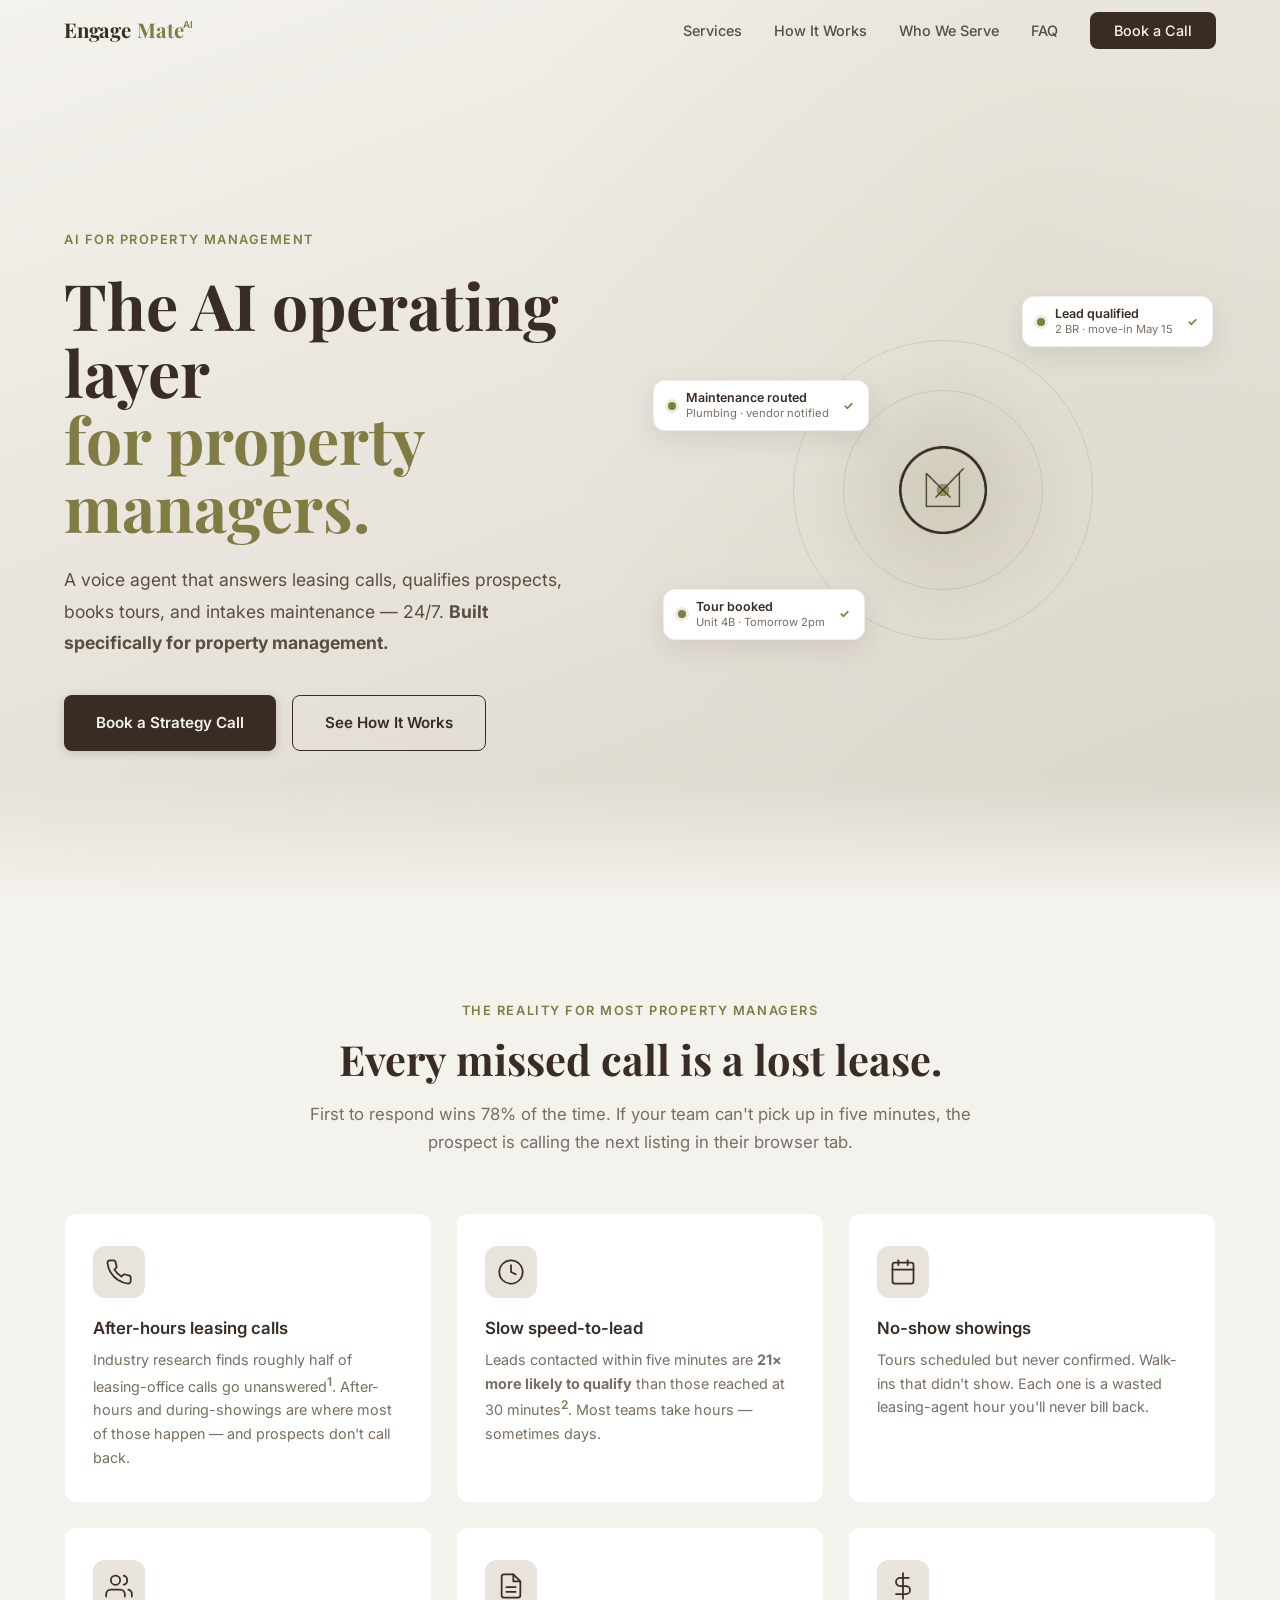
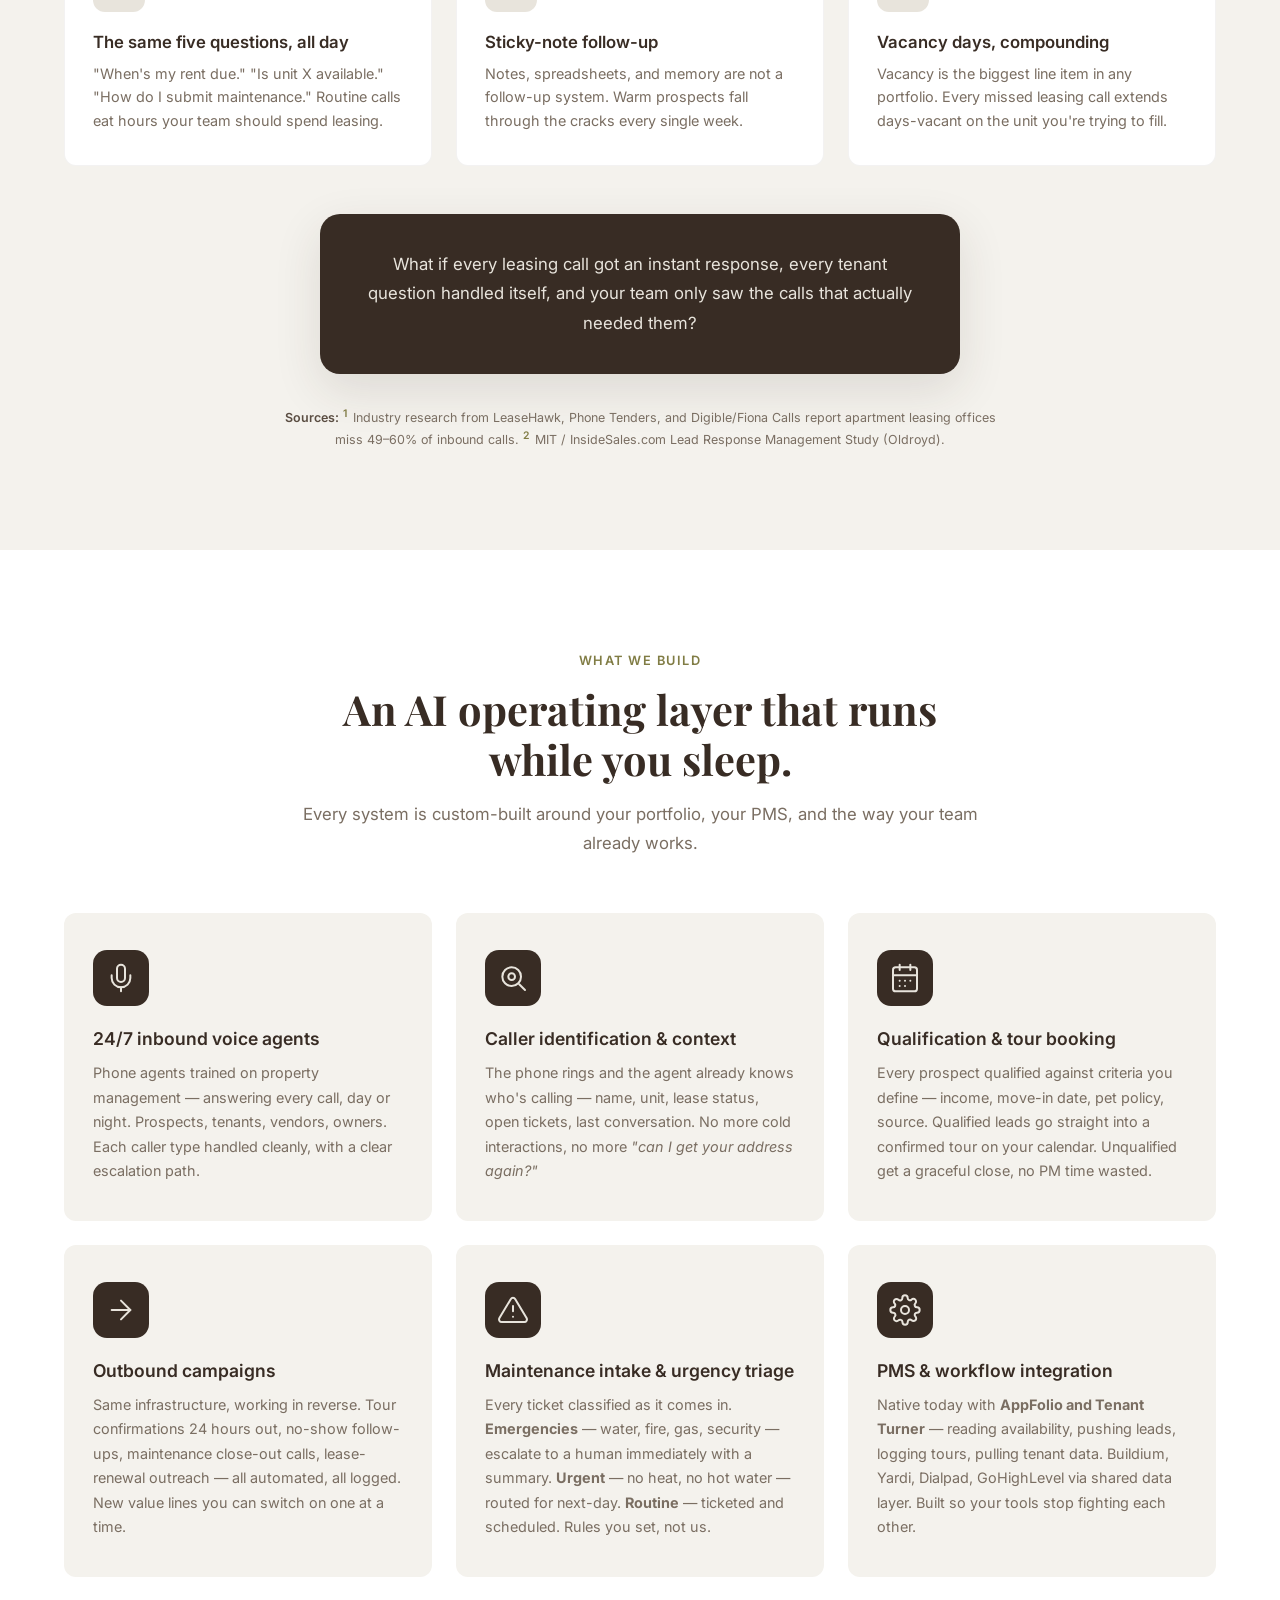
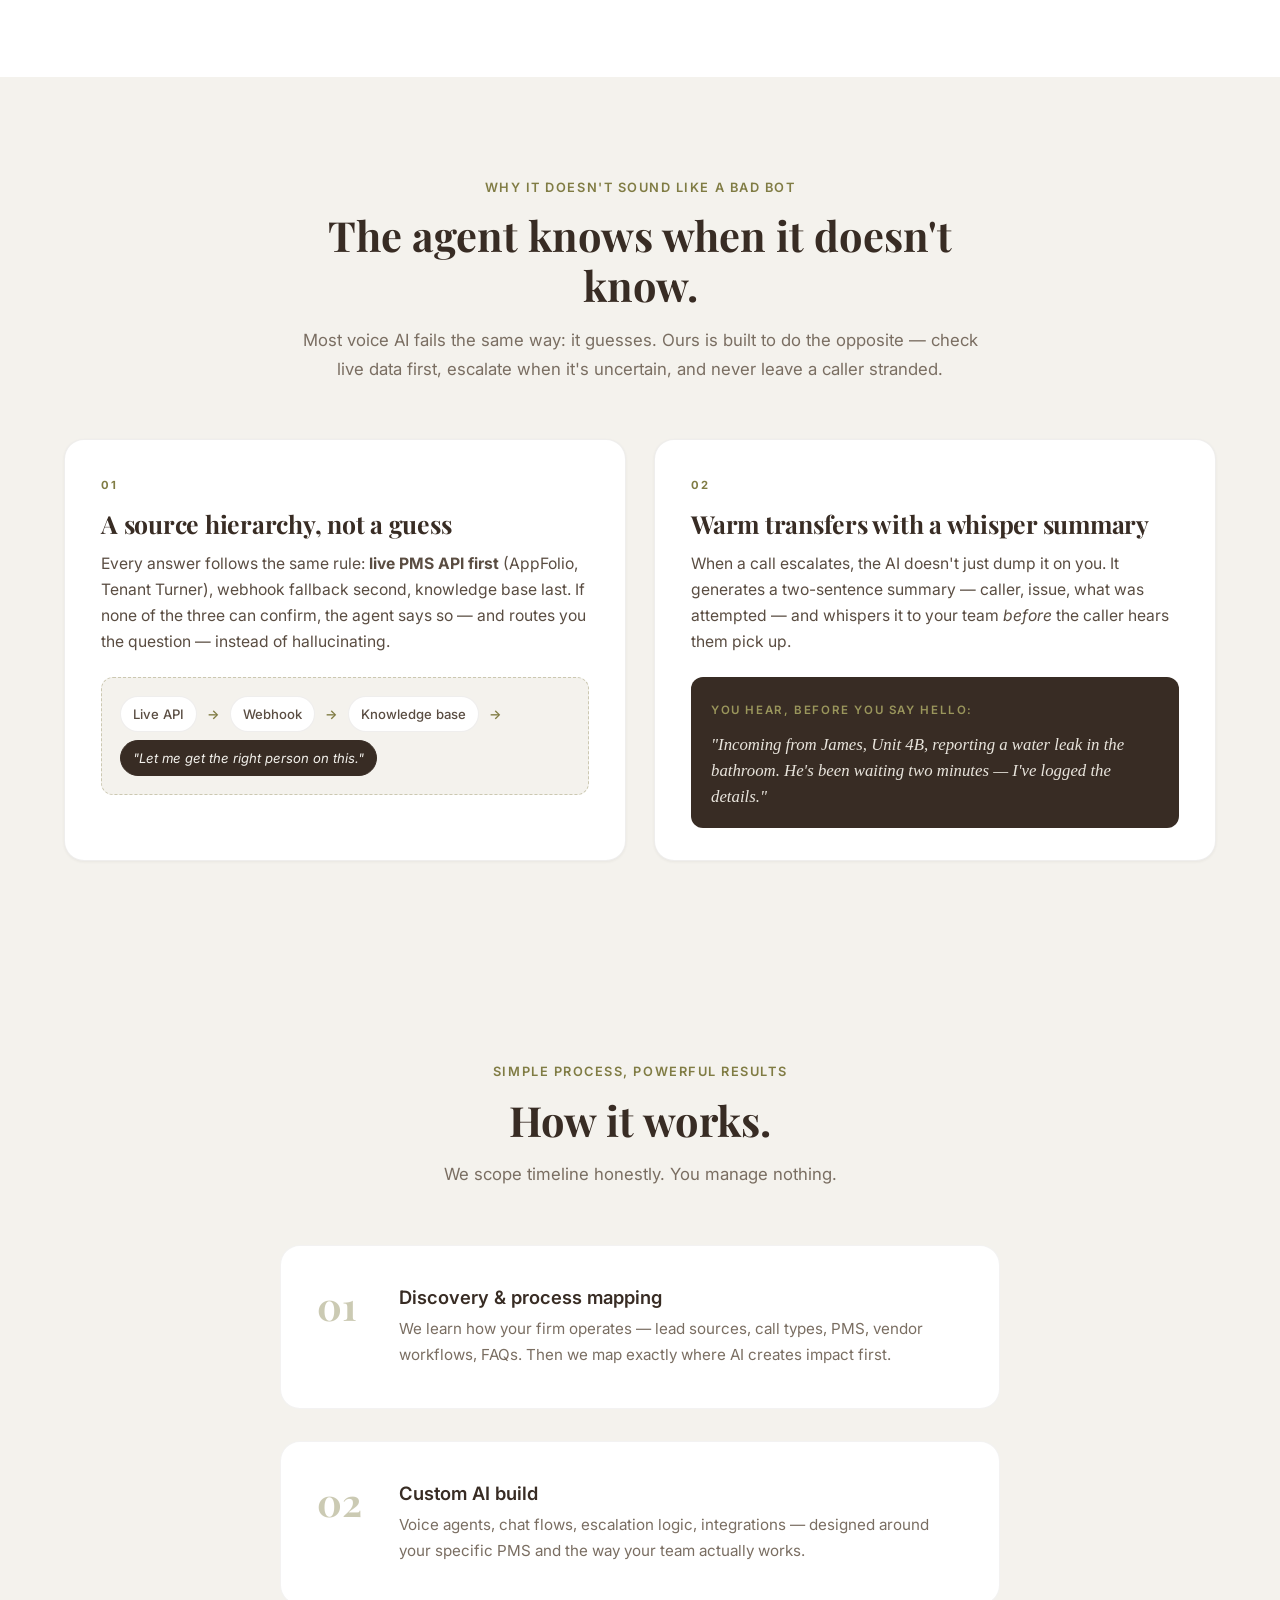
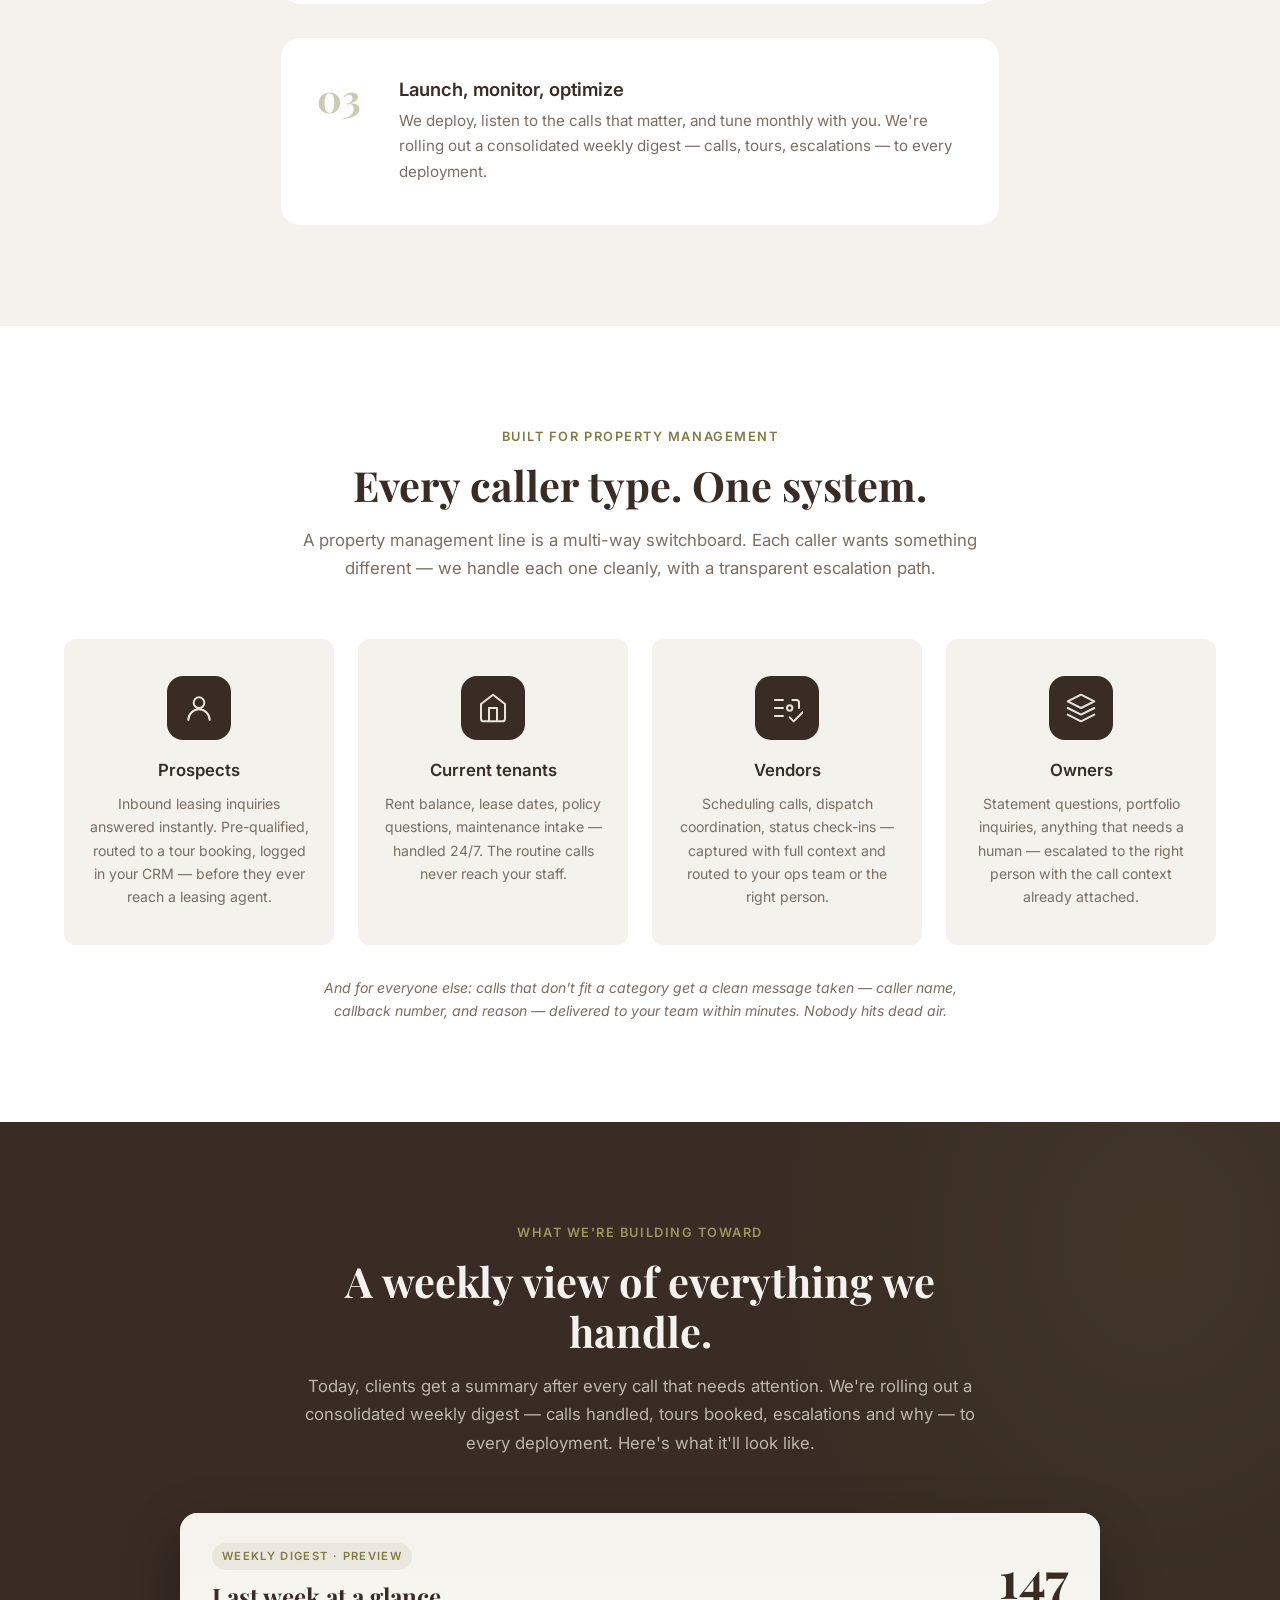
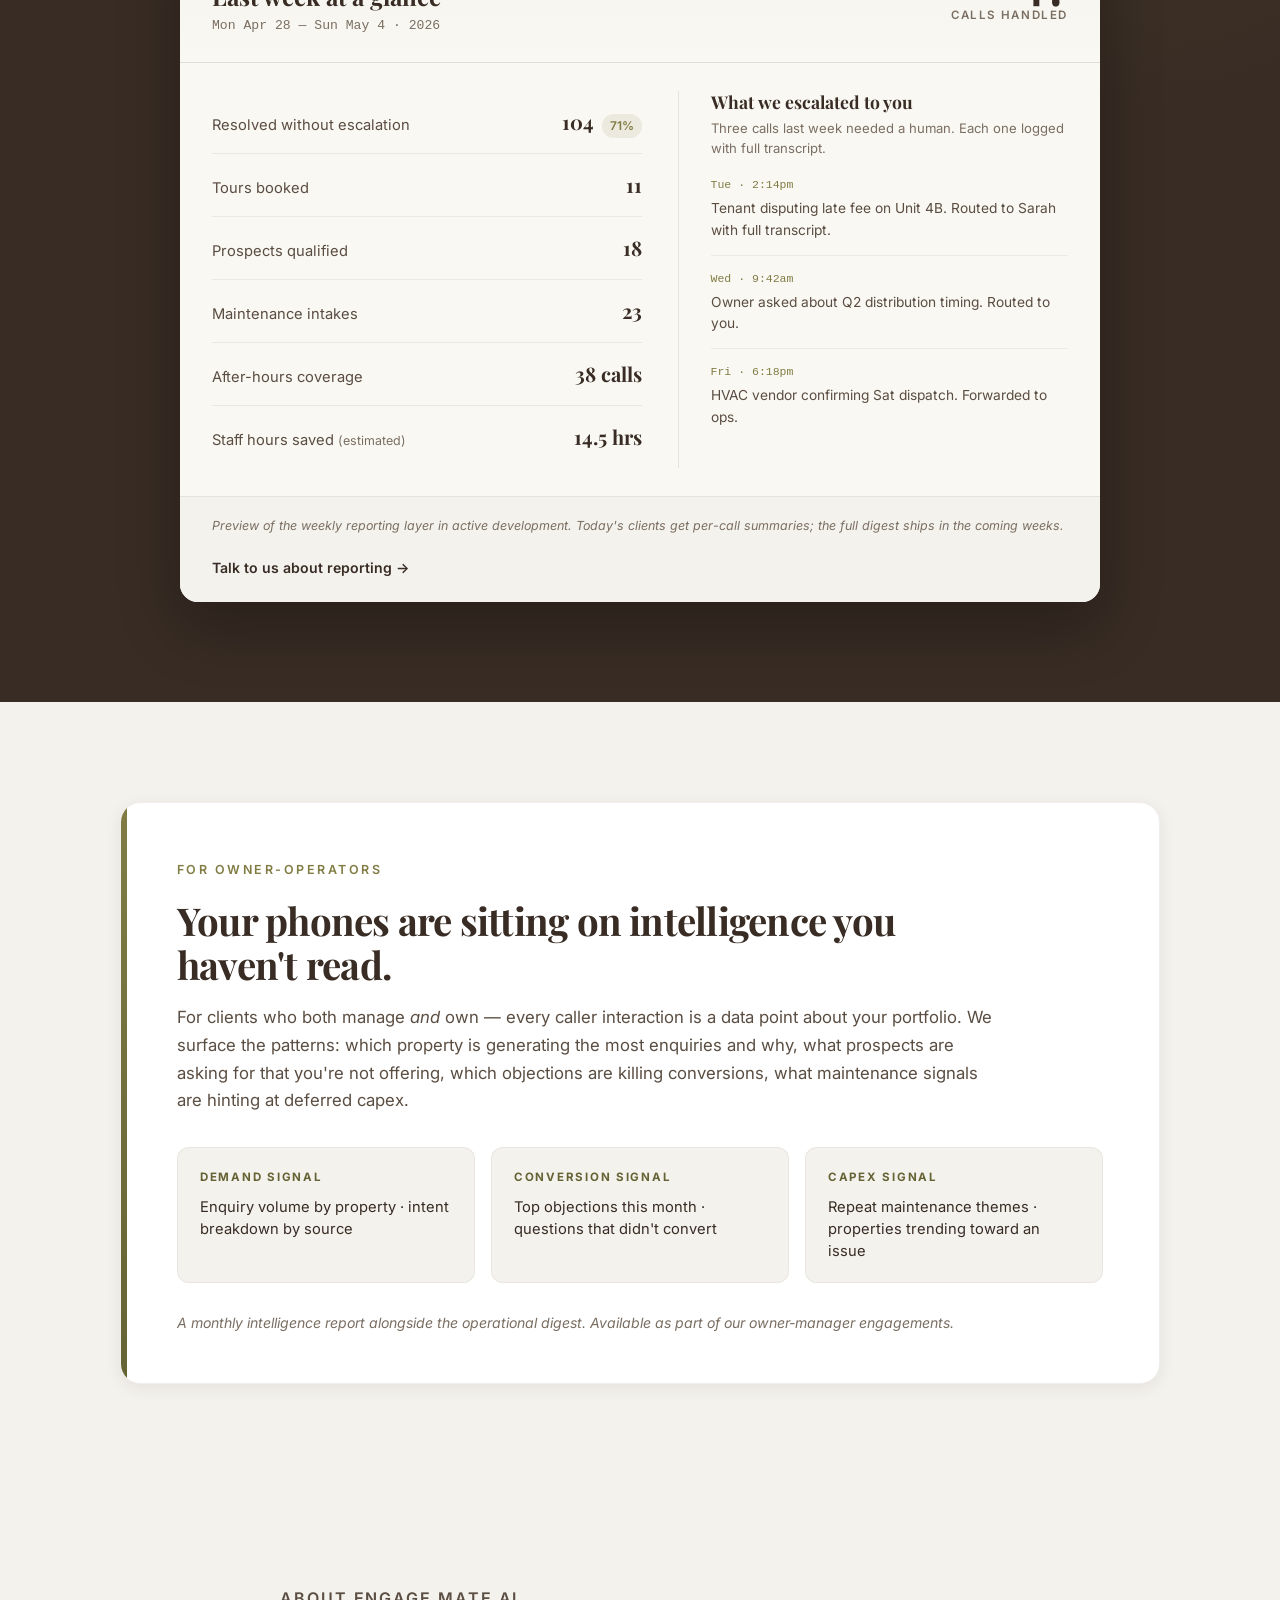
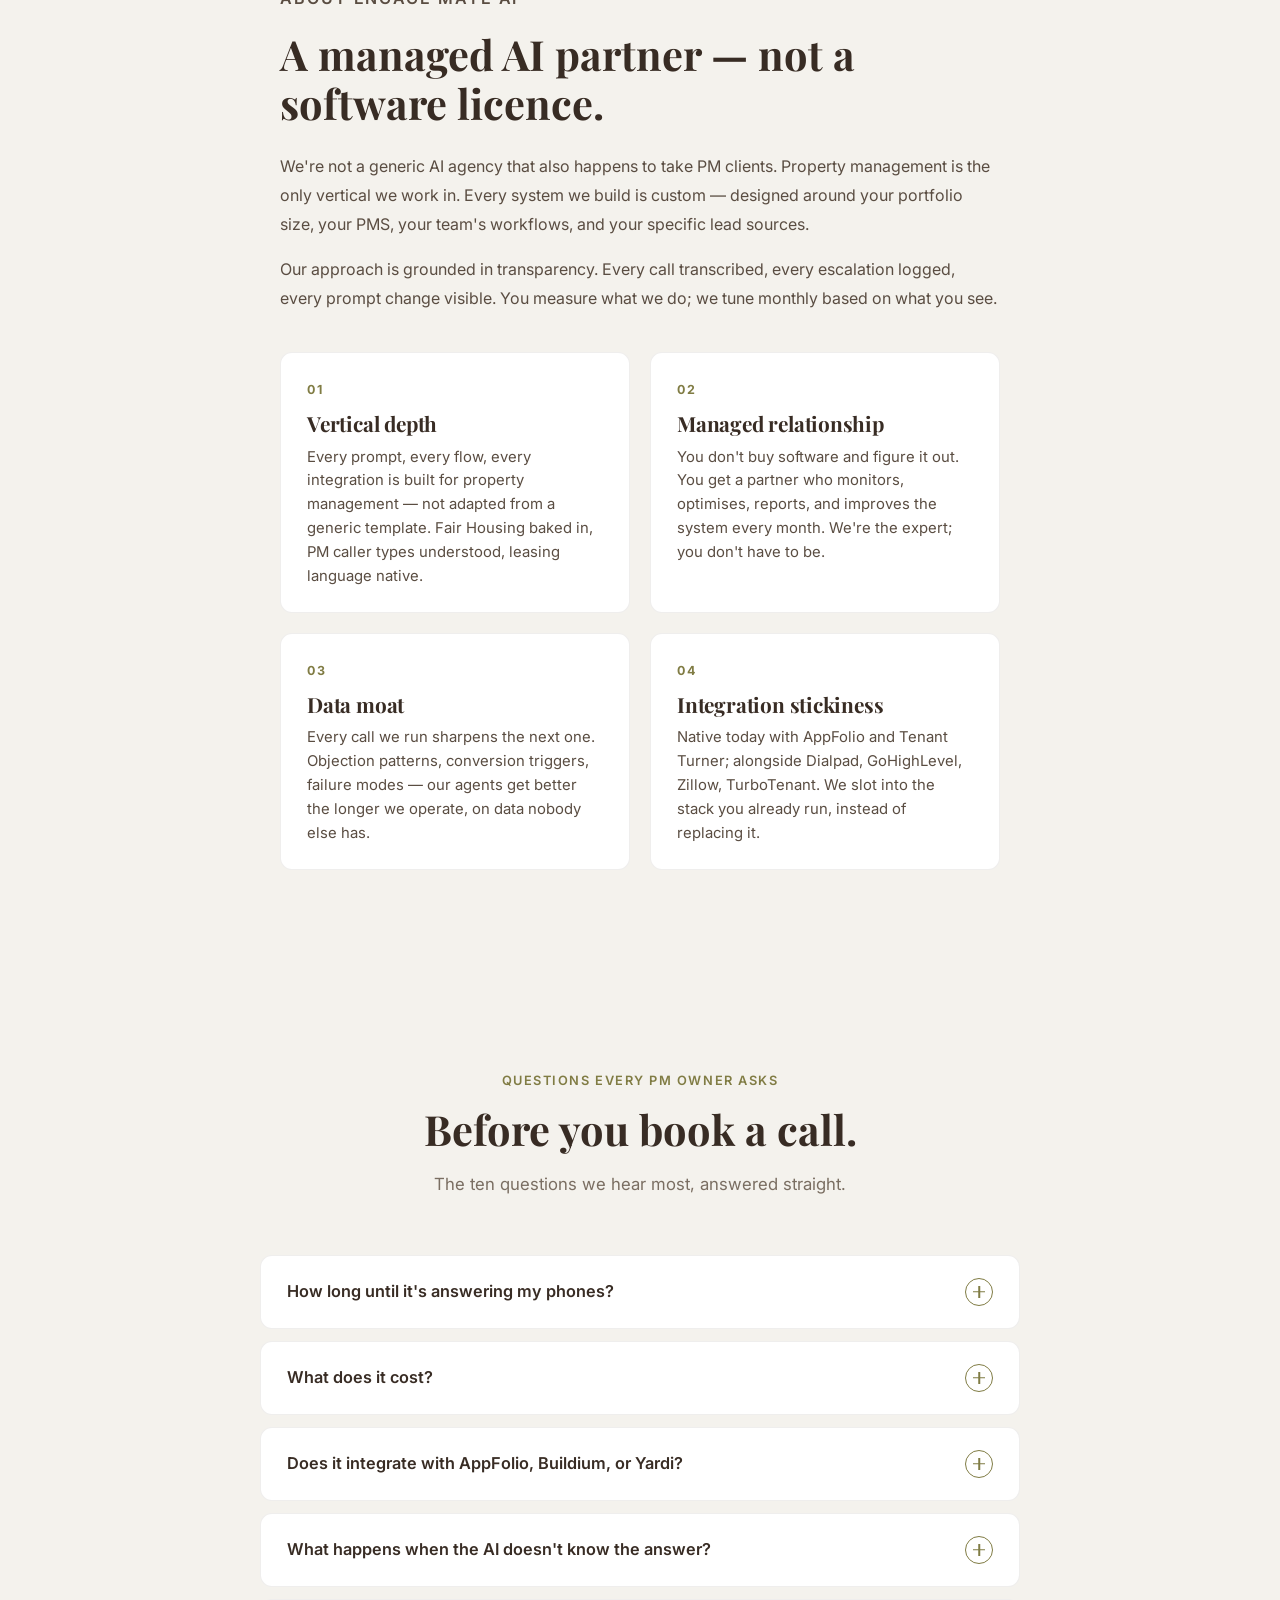
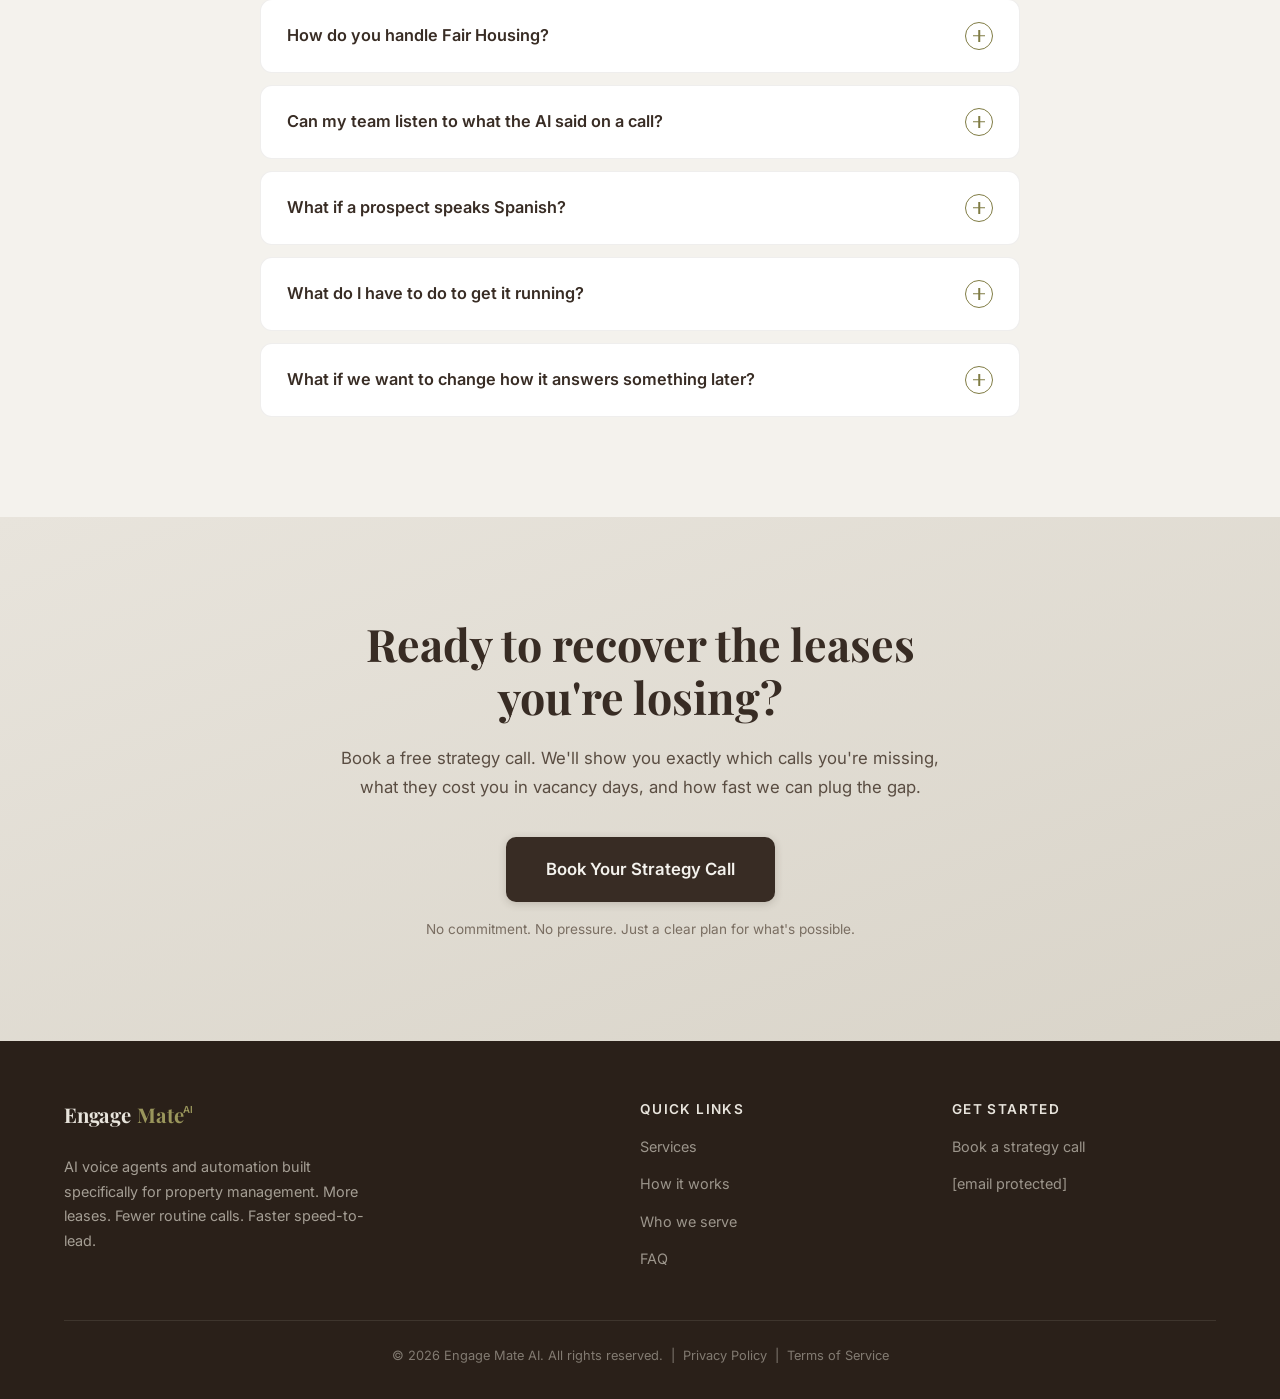
==== commit baefc652: "Align site copy with v2 strategic plan - Add caller identification & outbound campaigns to services " ====
--- a/index.html
+++ b/index.html
@@ -64,7 +64,7 @@
       { "@type": "Question", "name": "How long until it's answering my phones?", "acceptedAnswer": { "@type": "Answer", "text": "It depends on your integrations, the size of your knowledge base, and your call volume. We scope timeline honestly on the discovery call." } },
       { "@type": "Question", "name": "What does it cost?", "acceptedAnswer": { "@type": "Answer", "text": "Pricing depends on portfolio size, call volume, integrations, and the scope of automation. We talk through it honestly on the discovery call — no commitment from the conversation itself." } },
       { "@type": "Question", "name": "Does it integrate with AppFolio, Buildium, or Yardi?", "acceptedAnswer": { "@type": "Answer", "text": "AppFolio and Tenant Turner are our primary integrations today — we read availability, push leads, log tours. Buildium and Yardi are on our roadmap; we run alongside them via shared data layer in the meantime." } },
-      { "@type": "Question", "name": "What happens when the AI doesn't know the answer?", "acceptedAnswer": { "@type": "Answer", "text": "The system is designed to hand off cleanly to a human — not leave a caller stuck. When the agent encounters something outside its training, it routes to your team or takes a structured callback. Every escalation is logged with the reason." } },
+      { "@type": "Question", "name": "What happens when the AI doesn't know the answer?", "acceptedAnswer": { "@type": "Answer", "text": "Every answer follows a strict source hierarchy: live PMS API first, webhook fallback, then knowledge base. If none of those can confirm something, the agent says so and routes the call — it doesn't hallucinate to fill the silence. On escalation, the bot generates a two-sentence summary and whispers it to your team before the caller hears pickup. Every escalation is logged." } },
       { "@type": "Question", "name": "How do you handle Fair Housing?", "acceptedAnswer": { "@type": "Answer", "text": "We treat Fair Housing as a design constraint. Prompts are written to avoid protected-class questions, steering language, and discriminatory phrasing; the agent escalates anything ambiguous to a human. Every call is transcribed and stored for audit. We're not a substitute for your own legal review." } },
       { "@type": "Question", "name": "Can my team listen to what the AI said on a call?", "acceptedAnswer": { "@type": "Answer", "text": "Every call is transcribed and recorded. Transcripts are available via shared link or daily email; a self-serve dashboard is in active development." } },
       { "@type": "Question", "name": "What if a prospect speaks Spanish?", "acceptedAnswer": { "@type": "Answer", "text": "Yes — our agents handle bilingual conversations natively. Language is detected on first words and the conversation continues in Spanish with the same qualification logic and tour-booking flow." } },
@@ -263,28 +263,21 @@
               <line x1="12" x2="12" y1="19" y2="22"/>
             </svg>
           </div>
-          <h3>AI voice agents</h3>
-          <p>Phone agents trained on property management — answering 24/7. Qualify prospects, book tours, handle tenant FAQs, route anything they can't to your team.</p>
+          <h3>24/7 inbound voice agents</h3>
+          <p>Phone agents trained on property management — answering every call, day or night. Prospects, tenants, vendors, owners. Each caller type handled cleanly, with a clear escalation path.</p>
         </div>
         <div class="service-card fade-up delay-1">
           <div class="service-icon" aria-hidden="true">
             <svg width="32" height="32" viewBox="0 0 24 24" fill="none" stroke="currentColor" stroke-width="1.5" stroke-linecap="round" stroke-linejoin="round">
-              <path d="M21 15a2 2 0 0 1-2 2H7l-4 4V5a2 2 0 0 1 2-2h14a2 2 0 0 1 2 2z"/>
-            </svg>
-          </div>
-          <h3>AI chat &amp; SMS assistants</h3>
-          <p>Website and text-message bots that engage every Zillow, Furnished Finder, and direct lead instantly — then guide them to a confirmed tour.</p>
+              <circle cx="11" cy="11" r="7"/>
+              <line x1="21" y1="21" x2="16.65" y2="16.65"/>
+              <circle cx="11" cy="11" r="2.5"/>
+            </svg>
+          </div>
+          <h3>Caller identification &amp; context</h3>
+          <p>The phone rings and the agent already knows who's calling — name, unit, lease status, open tickets, last conversation. No more cold interactions, no more <em>"can I get your address again?"</em></p>
         </div>
         <div class="service-card fade-up delay-2">
-          <div class="service-icon" aria-hidden="true">
-            <svg width="32" height="32" viewBox="0 0 24 24" fill="none" stroke="currentColor" stroke-width="1.5" stroke-linecap="round" stroke-linejoin="round">
-              <polyline points="22 12 18 12 15 21 9 3 6 12 2 12"/>
-            </svg>
-          </div>
-          <h3>Prospect qualification &amp; routing</h3>
-          <p>Score every inbound lead by source and intent. Route hot prospects to your agents; deflect routine calls to self-service automatically.</p>
-        </div>
-        <div class="service-card fade-up">
           <div class="service-icon" aria-hidden="true">
             <svg width="32" height="32" viewBox="0 0 24 24" fill="none" stroke="currentColor" stroke-width="1.5" stroke-linecap="round" stroke-linejoin="round">
               <rect x="3" y="4" width="18" height="18" rx="2" ry="2"/>
@@ -294,28 +287,77 @@
               <path d="M8 14h.01M12 14h.01M16 14h.01M8 18h.01M12 18h.01"/>
             </svg>
           </div>
-          <h3>Tour booking automation</h3>
-          <p>Confirmed showings on your calendar with automatic reminders and rescheduling. Integrates with Tenant Turner, AppFolio, Calendly, or your tools.</p>
+          <h3>Qualification &amp; tour booking</h3>
+          <p>Every prospect qualified against criteria you define — income, move-in date, pet policy, source. Qualified leads go straight into a confirmed tour on your calendar. Unqualified get a graceful close, no PM time wasted.</p>
+        </div>
+        <div class="service-card fade-up">
+          <div class="service-icon" aria-hidden="true">
+            <svg width="32" height="32" viewBox="0 0 24 24" fill="none" stroke="currentColor" stroke-width="1.5" stroke-linecap="round" stroke-linejoin="round">
+              <line x1="5" y1="12" x2="19" y2="12"/>
+              <polyline points="12 5 19 12 12 19"/>
+            </svg>
+          </div>
+          <h3>Outbound campaigns</h3>
+          <p>Same infrastructure, working in reverse. Tour confirmations 24 hours out, no-show follow-ups, maintenance close-out calls, lease-renewal outreach — all automated, all logged. New value lines you can switch on one at a time.</p>
         </div>
         <div class="service-card fade-up delay-1">
           <div class="service-icon" aria-hidden="true">
             <svg width="32" height="32" viewBox="0 0 24 24" fill="none" stroke="currentColor" stroke-width="1.5" stroke-linecap="round" stroke-linejoin="round">
+              <path d="M10.29 3.86 1.82 18a2 2 0 0 0 1.71 3h16.94a2 2 0 0 0 1.71-3L13.71 3.86a2 2 0 0 0-3.42 0z"/>
+              <line x1="12" y1="9" x2="12" y2="13"/>
+              <line x1="12" y1="17" x2="12.01" y2="17"/>
+            </svg>
+          </div>
+          <h3>Maintenance intake &amp; urgency triage</h3>
+          <p>Every ticket classified as it comes in. <strong>Emergencies</strong> — water, fire, gas, security — escalate to a human immediately with a summary. <strong>Urgent</strong> — no heat, no hot water — routed for next-day. <strong>Routine</strong> — ticketed and scheduled. Rules you set, not us.</p>
+        </div>
+        <div class="service-card fade-up delay-2">
+          <div class="service-icon" aria-hidden="true">
+            <svg width="32" height="32" viewBox="0 0 24 24" fill="none" stroke="currentColor" stroke-width="1.5" stroke-linecap="round" stroke-linejoin="round">
               <circle cx="12" cy="12" r="3"/>
               <path d="M19.4 15a1.65 1.65 0 0 0 .33 1.82l.06.06a2 2 0 0 1 0 2.83 2 2 0 0 1-2.83 0l-.06-.06a1.65 1.65 0 0 0-1.82-.33 1.65 1.65 0 0 0-1 1.51V21a2 2 0 0 1-2 2 2 2 0 0 1-2-2v-.09A1.65 1.65 0 0 0 9 19.4a1.65 1.65 0 0 0-1.82.33l-.06.06a2 2 0 0 1-2.83 0 2 2 0 0 1 0-2.83l.06-.06A1.65 1.65 0 0 0 4.68 15a1.65 1.65 0 0 0-1.51-1H3a2 2 0 0 1-2-2 2 2 0 0 1 2-2h.09A1.65 1.65 0 0 0 4.6 9a1.65 1.65 0 0 0-.33-1.82l-.06-.06a2 2 0 0 1 0-2.83 2 2 0 0 1 2.83 0l.06.06A1.65 1.65 0 0 0 9 4.68a1.65 1.65 0 0 0 1-1.51V3a2 2 0 0 1 2-2 2 2 0 0 1 2 2v.09a1.65 1.65 0 0 0 1 1.51 1.65 1.65 0 0 0 1.82-.33l.06-.06a2 2 0 0 1 2.83 0 2 2 0 0 1 0 2.83l-.06.06A1.65 1.65 0 0 0 19.4 9a1.65 1.65 0 0 0 1.51 1H21a2 2 0 0 1 2 2 2 2 0 0 1-2 2h-.09a1.65 1.65 0 0 0-1.51 1z"/>
             </svg>
           </div>
           <h3>PMS &amp; workflow integration</h3>
-          <p>Native today with <strong>AppFolio and Tenant Turner</strong>. Buildium, Yardi, and GoHighLevel via shared data layer. Built so your tools stop fighting each other.</p>
-        </div>
-        <div class="service-card fade-up delay-2">
-          <div class="service-icon" aria-hidden="true">
-            <svg width="32" height="32" viewBox="0 0 24 24" fill="none" stroke="currentColor" stroke-width="1.5" stroke-linecap="round" stroke-linejoin="round">
-              <path d="M4 4h16c1.1 0 2 .9 2 2v12c0 1.1-.9 2-2 2H4c-1.1 0-2-.9-2-2V6c0-1.1.9-2 2-2z"/>
-              <polyline points="22,6 12,13 2,6"/>
-            </svg>
-          </div>
-          <h3>Maintenance intake &amp; follow-up</h3>
-          <p>Tenants log maintenance by phone or text. AI triages urgency, routes to the right vendor, and follows up until the ticket closes.</p>
+          <p>Native today with <strong>AppFolio and Tenant Turner</strong> — reading availability, pushing leads, logging tours, pulling tenant data. Buildium, Yardi, Dialpad, GoHighLevel via shared data layer. Built so your tools stop fighting each other.</p>
+        </div>
+      </div>
+    </div>
+  </section>
+
+  <!-- TRUST / ACCURACY -->
+  <section class="trust" id="trust">
+    <div class="container">
+      <div class="section-header fade-up">
+        <p class="section-tag">Why it doesn't sound like a bad bot</p>
+        <h2 class="section-title">The agent knows when it doesn't know.</h2>
+        <p class="section-sub">Most voice AI fails the same way: it guesses. Ours is built to do the opposite — check live data first, escalate when it's uncertain, and never leave a caller stranded.</p>
+      </div>
+      <div class="trust-grid">
+        <div class="trust-card fade-up">
+          <div class="trust-step">01</div>
+          <h3>A source hierarchy, not a guess</h3>
+          <p>Every answer follows the same rule: <strong>live PMS API first</strong> (AppFolio, Tenant Turner), webhook fallback second, knowledge base last. If none of the three can confirm, the agent says so — and routes you the question — instead of hallucinating.</p>
+          <div class="trust-flow" aria-hidden="true">
+            <span>Live API</span>
+            <span class="trust-arrow">&rarr;</span>
+            <span>Webhook</span>
+            <span class="trust-arrow">&rarr;</span>
+            <span>Knowledge base</span>
+            <span class="trust-arrow">&rarr;</span>
+            <span class="trust-flow-final">"Let me get the right person on this."</span>
+          </div>
+        </div>
+        <div class="trust-card fade-up delay-1">
+          <div class="trust-step">02</div>
+          <h3>Warm transfers with a whisper summary</h3>
+          <p>When a call escalates, the AI doesn't just dump it on you. It generates a two-sentence summary — caller, issue, what was attempted — and whispers it to your team <em>before</em> the caller hears them pick up.</p>
+          <div class="trust-whisper">
+            <div class="trust-whisper-row">
+              <span class="trust-whisper-label">You hear, before you say hello:</span>
+            </div>
+            <div class="trust-whisper-quote">"Incoming from James, Unit 4B, reporting a water leak in the bathroom. He's been waiting two minutes — I've logged the details."</div>
+          </div>
         </div>
       </div>
     </div>
@@ -494,34 +536,61 @@
     </div>
   </section>
 
+  <!-- OWNER INTELLIGENCE -->
+  <section class="owner-intel" id="owner-intel">
+    <div class="container">
+      <div class="oi-card fade-up">
+        <div class="oi-tag">For owner-operators</div>
+        <h2 class="oi-title">Your phones are sitting on intelligence you haven't read.</h2>
+        <p class="oi-body">For clients who both manage <em>and</em> own — every caller interaction is a data point about your portfolio. We surface the patterns: which property is generating the most enquiries and why, what prospects are asking for that you're not offering, which objections are killing conversions, what maintenance signals are hinting at deferred capex.</p>
+        <div class="oi-grid">
+          <div class="oi-stat">
+            <div class="oi-stat-label">Demand signal</div>
+            <div class="oi-stat-body">Enquiry volume by property &middot; intent breakdown by source</div>
+          </div>
+          <div class="oi-stat">
+            <div class="oi-stat-label">Conversion signal</div>
+            <div class="oi-stat-body">Top objections this month &middot; questions that didn't convert</div>
+          </div>
+          <div class="oi-stat">
+            <div class="oi-stat-label">Capex signal</div>
+            <div class="oi-stat-body">Repeat maintenance themes &middot; properties trending toward an issue</div>
+          </div>
+        </div>
+        <p class="oi-foot">A monthly intelligence report alongside the operational digest. Available as part of our owner-manager engagements.</p>
+      </div>
+    </div>
+  </section>
+
   <!-- ABOUT -->
   <section class="about" id="about">
     <div class="container">
       <div class="about-content fade-up">
         <div class="about-text">
           <p class="section-tag">About Engage Mate AI</p>
-          <h2 class="section-title">Your AI partner for property management.</h2>
-          <p>We're not a generic AI agency that also happens to take PM clients. Property management is the only vertical we work in.</p>
-          <p>Every system we build is custom — designed around your portfolio size, your PMS, your team's workflows, and your specific lead sources. We don't sell software; we install an ongoing AI operating relationship.</p>
-          <p>Our approach is grounded in transparency. Every call transcribed, every escalation logged, every prompt change in your inbox. You measure what we do; we tune monthly based on what you see.</p>
-          <div class="about-values">
-            <div class="about-value">
-              <span class="value-icon" aria-hidden="true">
-                <svg width="20" height="20" viewBox="0 0 24 24" fill="none" stroke="currentColor" stroke-width="2" stroke-linecap="round" stroke-linejoin="round"><polyline points="20 6 9 17 4 12"/></svg>
-              </span>
-              <span>One vertical, deeply. Property management only.</span>
-            </div>
-            <div class="about-value">
-              <span class="value-icon" aria-hidden="true">
-                <svg width="20" height="20" viewBox="0 0 24 24" fill="none" stroke="currentColor" stroke-width="2" stroke-linecap="round" stroke-linejoin="round"><polyline points="20 6 9 17 4 12"/></svg>
-              </span>
-              <span>Transparency is the product. Every call, every escalation, written down.</span>
-            </div>
-            <div class="about-value">
-              <span class="value-icon" aria-hidden="true">
-                <svg width="20" height="20" viewBox="0 0 24 24" fill="none" stroke="currentColor" stroke-width="2" stroke-linecap="round" stroke-linejoin="round"><polyline points="20 6 9 17 4 12"/></svg>
-              </span>
-              <span>Long-term partnership. Monthly tuning calls and ongoing optimization — not a hand-off-and-vanish.</span>
+          <h2 class="section-title">A managed AI partner — not a software licence.</h2>
+          <p>We're not a generic AI agency that also happens to take PM clients. Property management is the only vertical we work in. Every system we build is custom — designed around your portfolio size, your PMS, your team's workflows, and your specific lead sources.</p>
+          <p>Our approach is grounded in transparency. Every call transcribed, every escalation logged, every prompt change visible. You measure what we do; we tune monthly based on what you see.</p>
+          <div class="pillars">
+            <div class="pillar">
+              <div class="pillar-num">01</div>
+              <h3>Vertical depth</h3>
+              <p>Every prompt, every flow, every integration is built for property management — not adapted from a generic template. Fair Housing baked in, PM caller types understood, leasing language native.</p>
+            </div>
+            <div class="pillar">
+              <div class="pillar-num">02</div>
+              <h3>Managed relationship</h3>
+              <p>You don't buy software and figure it out. You get a partner who monitors, optimises, reports, and improves the system every month. We're the expert; you don't have to be.</p>
+            </div>
+            <div class="pillar">
+              <div class="pillar-num">03</div>
+              <h3>Data moat</h3>
+              <p>Every call we run sharpens the next one. Objection patterns, conversion triggers, failure modes — our agents get better the longer we operate, on data nobody else has.</p>
+            </div>
+            <div class="pillar">
+              <div class="pillar-num">04</div>
+              <h3>Integration stickiness</h3>
+              <p>Native today with AppFolio and Tenant Turner; alongside Dialpad, GoHighLevel, Zillow, TurboTenant. We slot into the stack you already run, instead of replacing it.</p>
             </div>
           </div>
         </div>
@@ -559,7 +628,7 @@
         <details class="faq-item">
           <summary><span class="faq-q">What happens when the AI doesn't know the answer?</span><span class="faq-icon" aria-hidden="true"></span></summary>
           <div class="faq-a">
-            <p>The system is designed to hand off to a human — not leave a caller stuck. When the agent hits something outside its training, it says something natural like <em>"Let me get the right person on this for you,"</em> then either routes live to your team or takes a structured callback with the question and context. Every escalation is logged with the reason. We'd rather escalate ten edge cases than guess once.</p>
+            <p>The system is designed to hand off to a human — not guess. Every answer follows a strict source hierarchy: live PMS API first, webhook fallback, then knowledge base. If none of those can confirm something, the agent says so out loud and routes the call — it doesn't hallucinate to fill the silence. On escalation, the bot generates a two-sentence summary and whispers it to your team before the caller hears them pick up, so they walk in with full context. Every escalation is logged with the reason.</p>
           </div>
         </details>
         <details class="faq-item">
@@ -637,7 +706,7 @@
           <h4>Get started</h4>
           <ul>
             <li><a href="https://calendly.com/engagemateai/discovery-call?utm_source=engagemateai&amp;utm_medium=site&amp;utm_content=footer" target="_blank" rel="noopener">Book a strategy call</a></li>
-            <li><a href="mailto:hello@engagemateai.com">hello@engagemateai.com</a></li>
+            <li><a href="/cdn-cgi/l/email-protection#caa2afa6a6a58aafa4adabadafa7abbeafaba3e4a9a5a7"><span class="__cf_email__" data-cfemail="c4aca1a8a8ab84a1aaa3a5a3a1a9a5b0a1a5adeaa7aba9">[email&#160;protected]</span></a></li>
           </ul>
         </div>
       </div>
@@ -647,6 +716,6 @@
     </div>
   </footer>
 
-  <script src="script.js"></script>
+  <script data-cfasync="false" src="/cdn-cgi/scripts/5c5dd728/cloudflare-static/email-decode.min.js"></script><script src="script.js"></script>
 </body>
 </html>
--- a/style.css
+++ b/style.css
@@ -1722,3 +1722,244 @@
   .faq-item summary { padding: 18px 20px; }
   .faq-a { padding: 14px 20px 20px; }
 }
+
+/* ---------- TRUST / ACCURACY SECTION ---------- */
+.trust {
+  padding: 100px 0;
+  background: var(--cream-light);
+}
+.trust-grid {
+  display: grid;
+  grid-template-columns: 1fr 1fr;
+  gap: 28px;
+  margin-top: 24px;
+}
+.trust-card {
+  background: var(--white);
+  border: 1px solid rgba(56, 44, 36, 0.08);
+  border-radius: var(--radius-lg);
+  padding: 36px 36px 32px;
+  box-shadow: var(--shadow-sm);
+  position: relative;
+}
+.trust-step {
+  font-family: var(--font-body);
+  font-size: 0.7rem;
+  font-weight: 700;
+  letter-spacing: 0.18em;
+  color: var(--olive);
+  margin-bottom: 14px;
+  text-transform: uppercase;
+}
+.trust-card h3 {
+  font-family: var(--font-heading);
+  font-size: 1.55rem;
+  font-weight: 700;
+  color: var(--brown);
+  margin-bottom: 12px;
+  letter-spacing: -0.01em;
+}
+.trust-card p {
+  color: var(--text-light);
+  font-size: 0.98rem;
+  line-height: 1.65;
+  margin-bottom: 22px;
+}
+.trust-flow {
+  display: flex;
+  flex-wrap: wrap;
+  gap: 8px;
+  align-items: center;
+  padding: 18px 18px;
+  background: var(--cream-light);
+  border: 1px dashed rgba(128, 124, 68, 0.35);
+  border-radius: var(--radius);
+  font-size: 0.82rem;
+  color: var(--text-light);
+  font-family: var(--font-body);
+}
+.trust-flow > span {
+  background: var(--white);
+  padding: 6px 12px;
+  border-radius: 999px;
+  border: 1px solid rgba(56, 44, 36, 0.08);
+  font-weight: 500;
+  white-space: nowrap;
+}
+.trust-flow .trust-arrow {
+  background: transparent;
+  border: 0;
+  padding: 0 2px;
+  color: var(--olive);
+  font-weight: 600;
+}
+.trust-flow .trust-flow-final {
+  background: var(--brown);
+  color: var(--cream-light);
+  border-color: var(--brown);
+  font-style: italic;
+  font-weight: 400;
+}
+.trust-whisper {
+  background: var(--brown);
+  color: var(--cream-light);
+  border-radius: var(--radius);
+  padding: 18px 20px;
+}
+.trust-whisper-label {
+  font-size: 0.72rem;
+  letter-spacing: 0.14em;
+  text-transform: uppercase;
+  color: var(--olive-light);
+  font-weight: 600;
+}
+.trust-whisper-quote {
+  margin-top: 10px;
+  font-family: var(--font-heading);
+  font-size: 1.05rem;
+  font-style: italic;
+  line-height: 1.55;
+  color: var(--cream);
+}
+
+/* ---------- OWNER INTELLIGENCE SECTION ---------- */
+.owner-intel {
+  padding: 100px 0;
+  background: var(--cream-light);
+}
+.oi-card {
+  max-width: 1040px;
+  margin: 0 auto;
+  background: var(--white);
+  border: 1px solid rgba(56, 44, 36, 0.08);
+  border-radius: var(--radius-lg);
+  padding: 56px 56px 48px;
+  box-shadow: var(--shadow-md);
+  position: relative;
+  overflow: hidden;
+}
+.oi-card::before {
+  content: "";
+  position: absolute;
+  top: 0;
+  left: 0;
+  width: 6px;
+  height: 100%;
+  background: linear-gradient(180deg, var(--olive) 0%, var(--olive-dark) 100%);
+}
+.oi-tag {
+  font-size: 0.78rem;
+  font-weight: 600;
+  letter-spacing: 0.2em;
+  text-transform: uppercase;
+  color: var(--olive);
+  margin-bottom: 18px;
+}
+.oi-title {
+  font-family: var(--font-heading);
+  font-size: 2.4rem;
+  font-weight: 700;
+  color: var(--brown);
+  letter-spacing: -0.02em;
+  line-height: 1.15;
+  margin-bottom: 18px;
+  max-width: 760px;
+}
+.oi-body {
+  font-size: 1.05rem;
+  line-height: 1.65;
+  color: var(--text-light);
+  max-width: 820px;
+  margin-bottom: 32px;
+}
+.oi-grid {
+  display: grid;
+  grid-template-columns: repeat(3, 1fr);
+  gap: 16px;
+  margin-bottom: 28px;
+}
+.oi-stat {
+  background: var(--cream-light);
+  border-radius: var(--radius);
+  padding: 20px 22px;
+  border: 1px solid rgba(56, 44, 36, 0.06);
+}
+.oi-stat-label {
+  font-size: 0.72rem;
+  font-weight: 700;
+  letter-spacing: 0.15em;
+  text-transform: uppercase;
+  color: var(--olive-dark);
+  margin-bottom: 8px;
+}
+.oi-stat-body {
+  font-size: 0.92rem;
+  color: var(--text);
+  line-height: 1.5;
+}
+.oi-foot {
+  font-size: 0.88rem;
+  color: var(--text-muted);
+  font-style: italic;
+  margin: 0;
+}
+
+/* ---------- FOUR PILLARS (in About) ---------- */
+.pillars {
+  margin-top: 40px;
+  display: grid;
+  grid-template-columns: repeat(2, 1fr);
+  gap: 20px;
+}
+.pillar {
+  background: var(--white);
+  border: 1px solid rgba(56, 44, 36, 0.08);
+  border-radius: var(--radius);
+  padding: 26px 26px 24px;
+  transition: var(--transition);
+}
+.pillar:hover {
+  border-color: rgba(128, 124, 68, 0.3);
+  box-shadow: var(--shadow-md);
+  transform: translateY(-2px);
+}
+.pillar-num {
+  font-family: var(--font-body);
+  font-size: 0.78rem;
+  font-weight: 700;
+  letter-spacing: 0.16em;
+  color: var(--olive);
+  margin-bottom: 10px;
+}
+.pillar h3 {
+  font-family: var(--font-heading);
+  font-size: 1.3rem;
+  font-weight: 700;
+  color: var(--brown);
+  margin-bottom: 10px;
+  letter-spacing: -0.01em;
+}
+.pillar p {
+  font-size: 0.93rem;
+  color: var(--text-light);
+  line-height: 1.6;
+  margin: 0;
+}
+
+/* ---------- RESPONSIVE: new sections ---------- */
+@media (max-width: 1024px) {
+  .trust-grid { grid-template-columns: 1fr; }
+  .oi-grid { grid-template-columns: 1fr; }
+  .oi-card { padding: 40px 36px; }
+  .oi-title { font-size: 2rem; }
+}
+@media (max-width: 768px) {
+  .trust { padding: 72px 0; }
+  .owner-intel { padding: 72px 0; }
+  .trust-card { padding: 28px 22px; }
+  .oi-card { padding: 32px 24px; }
+  .oi-title { font-size: 1.7rem; }
+  .pillars { grid-template-columns: 1fr; }
+  .trust-flow { font-size: 0.78rem; padding: 14px; }
+  .trust-flow .trust-flow-final { width: 100%; }
+}
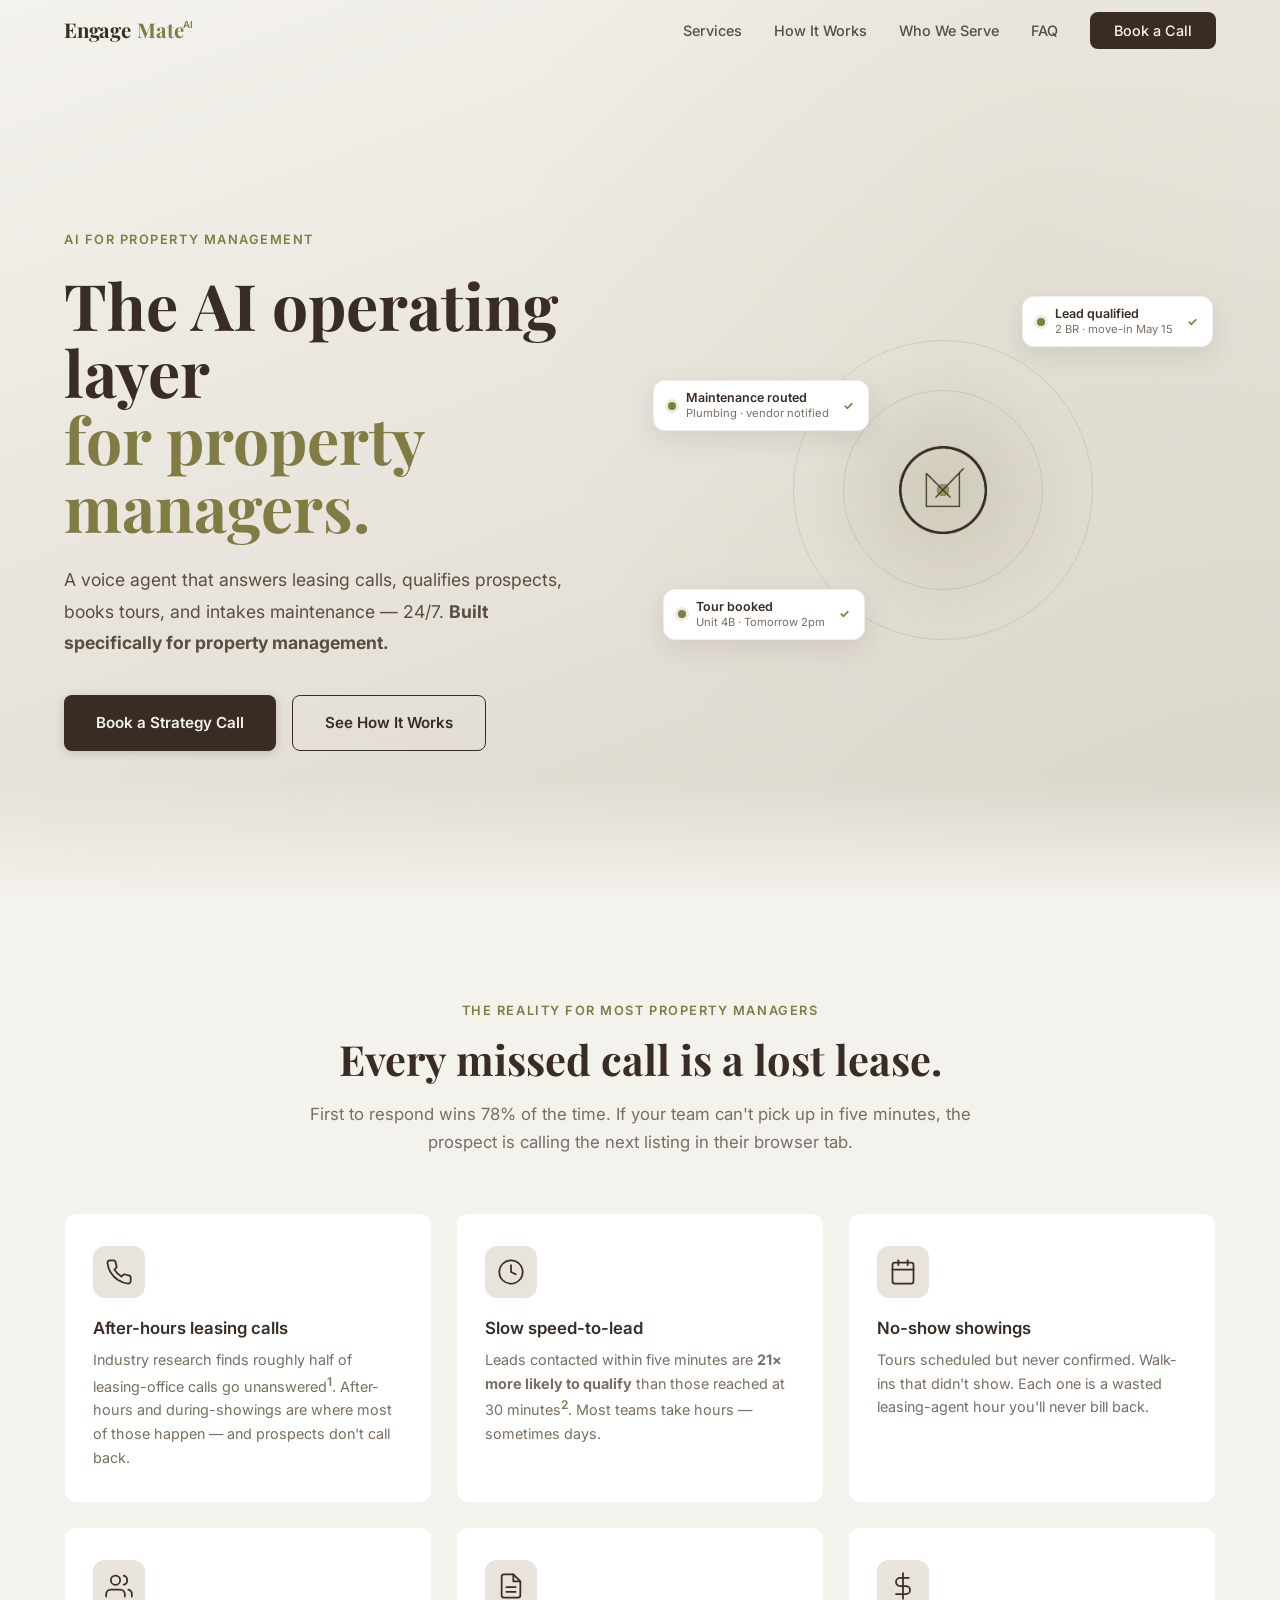
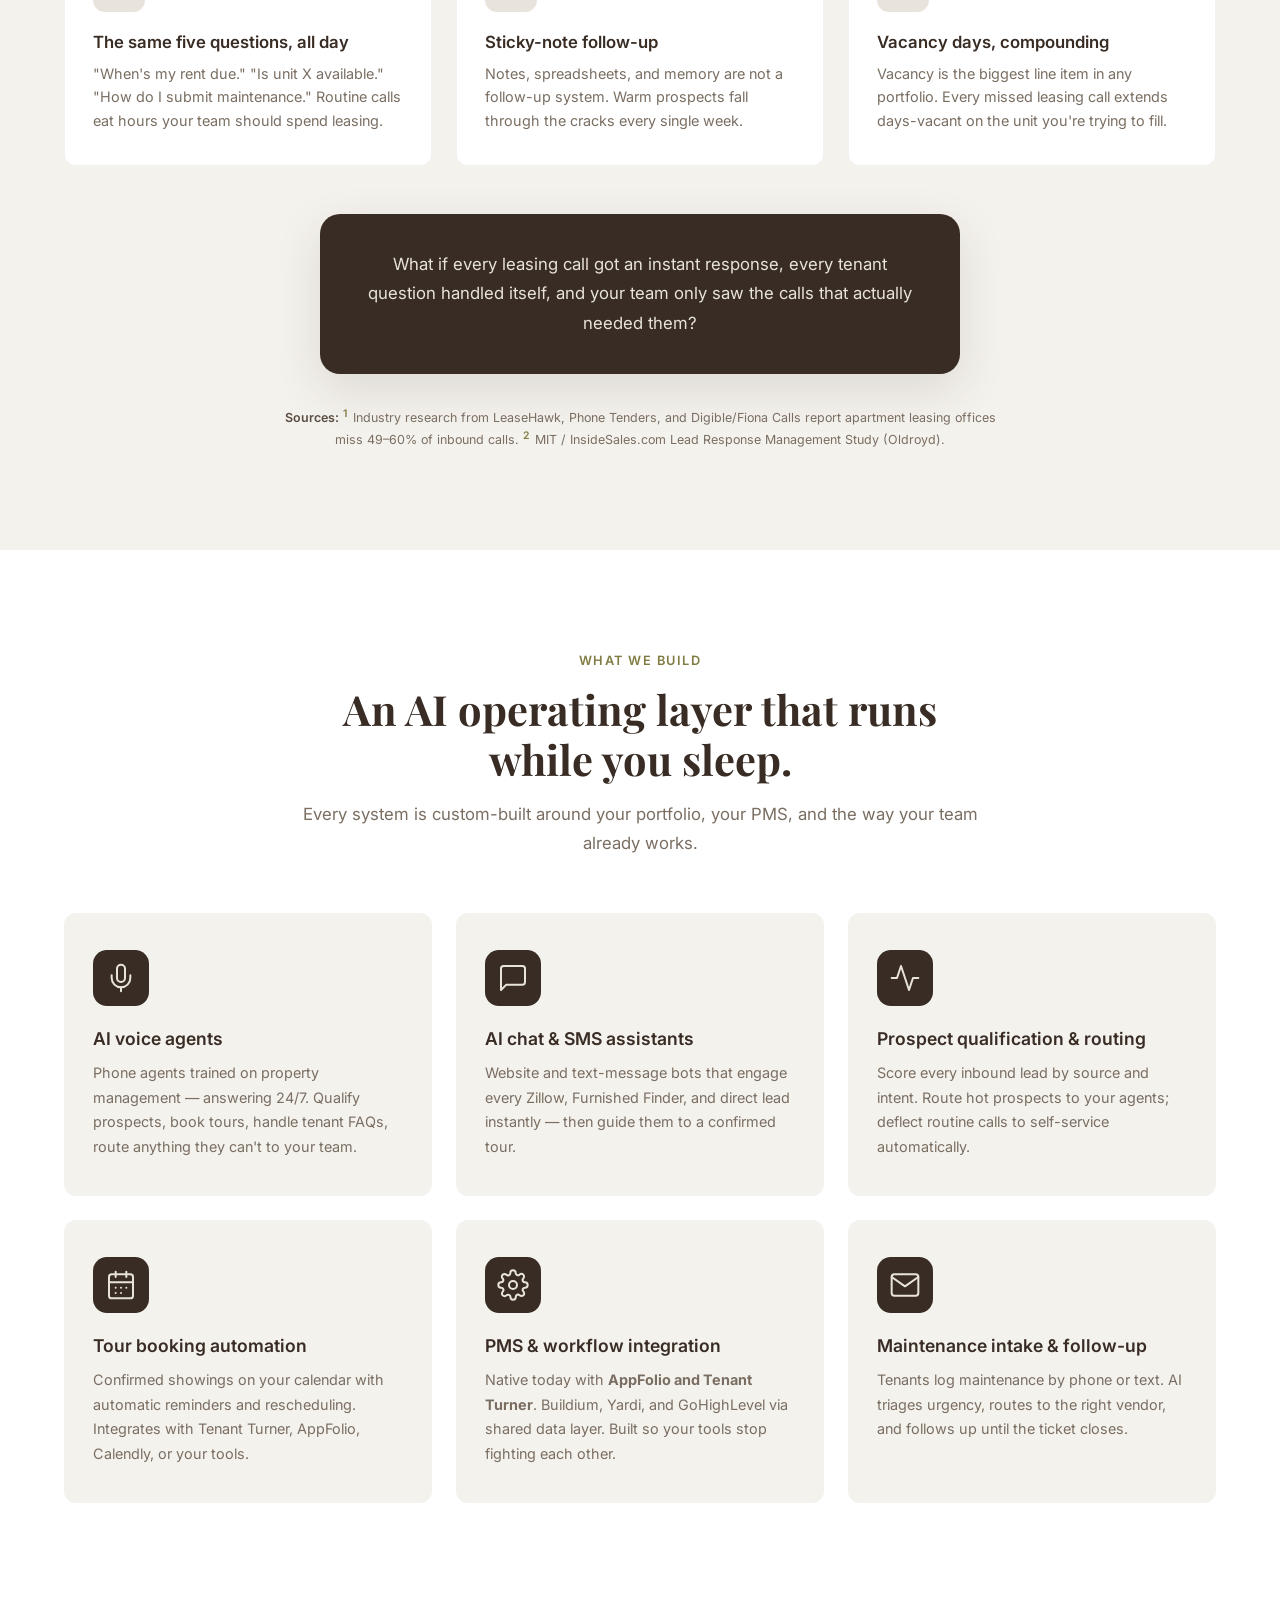
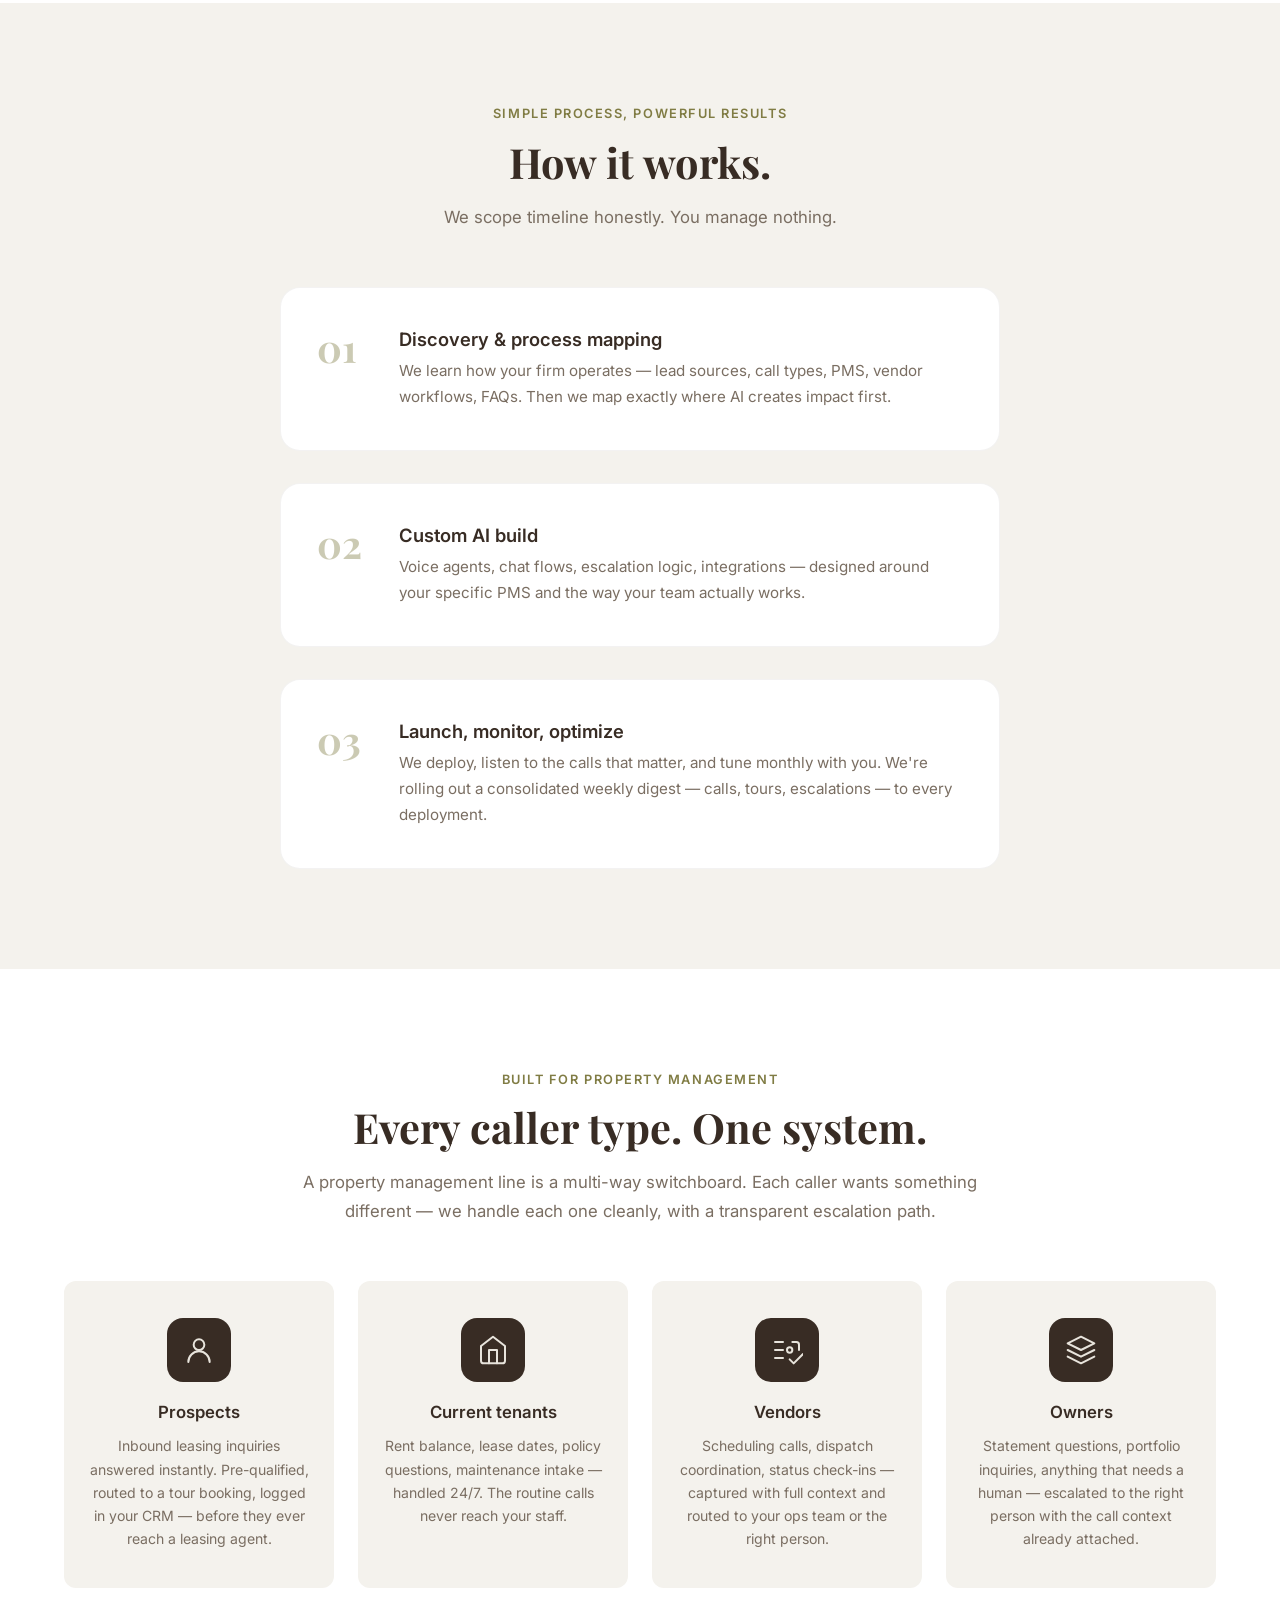
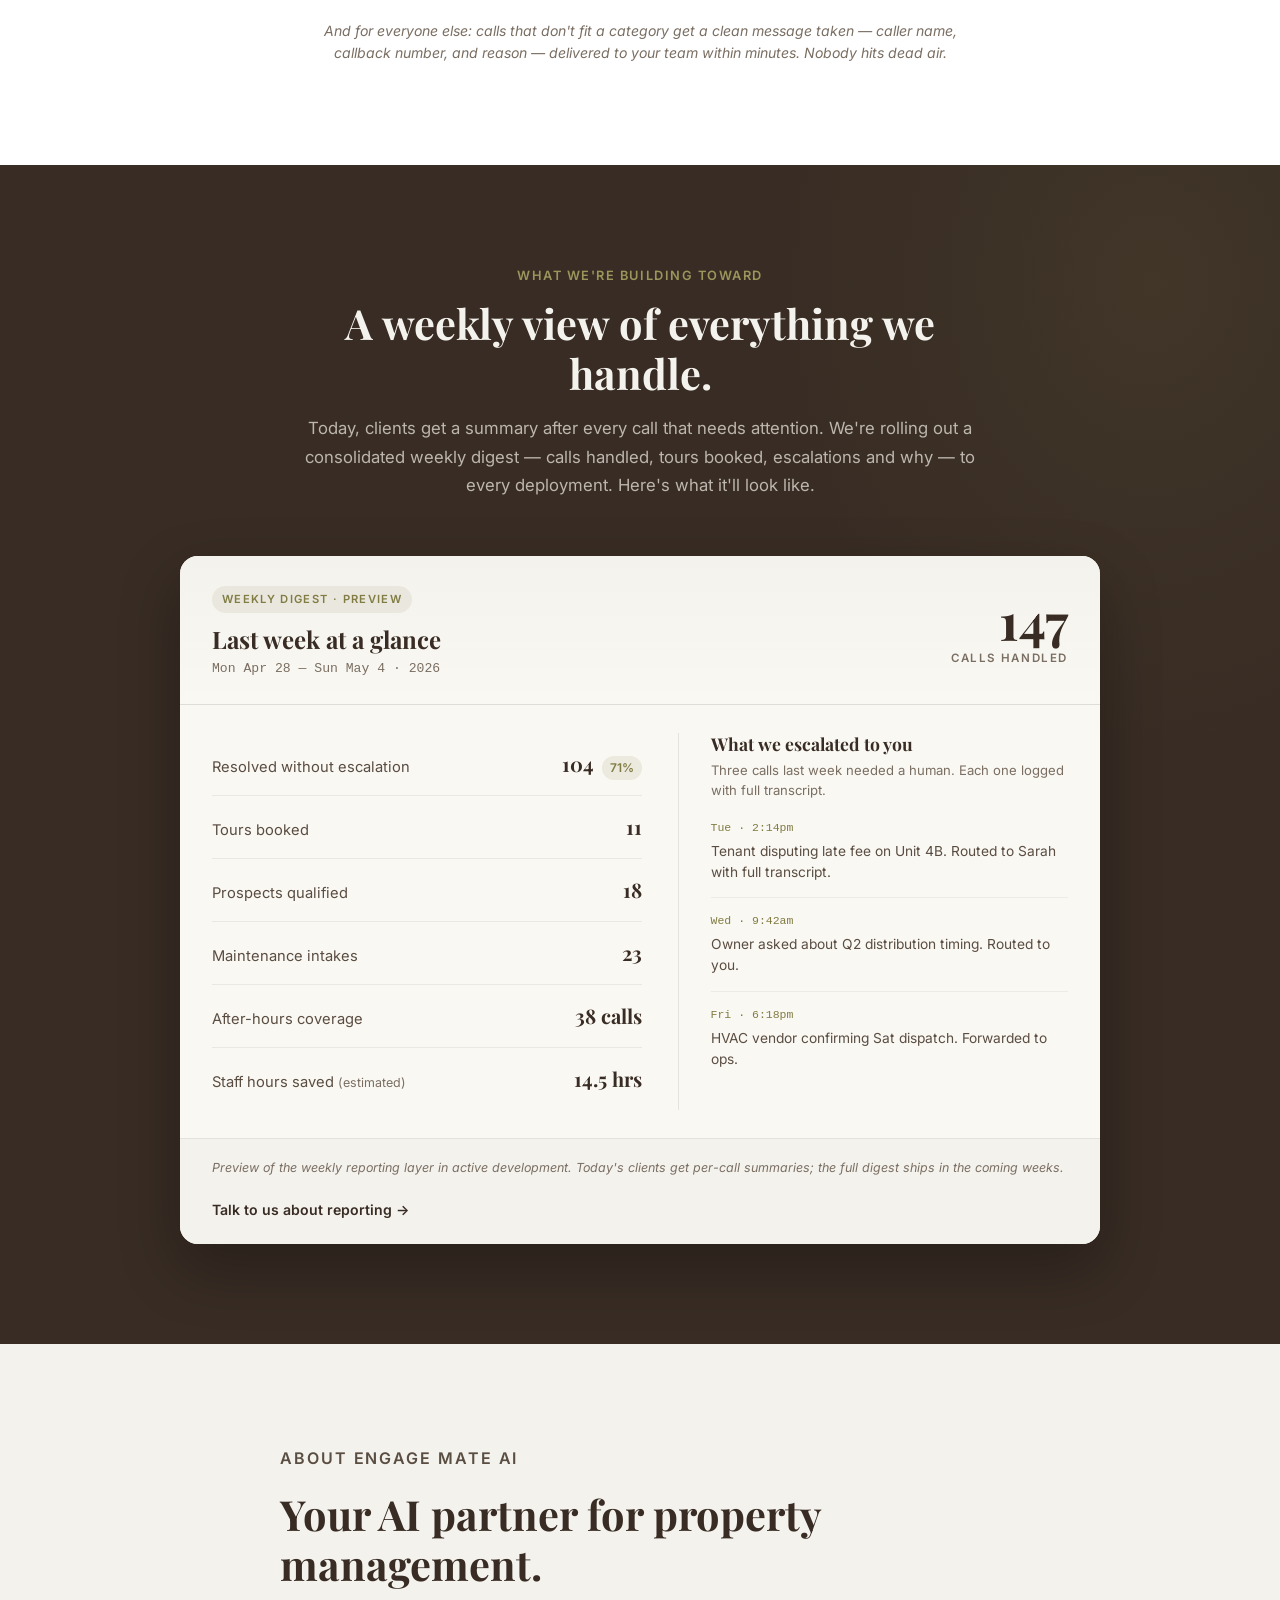
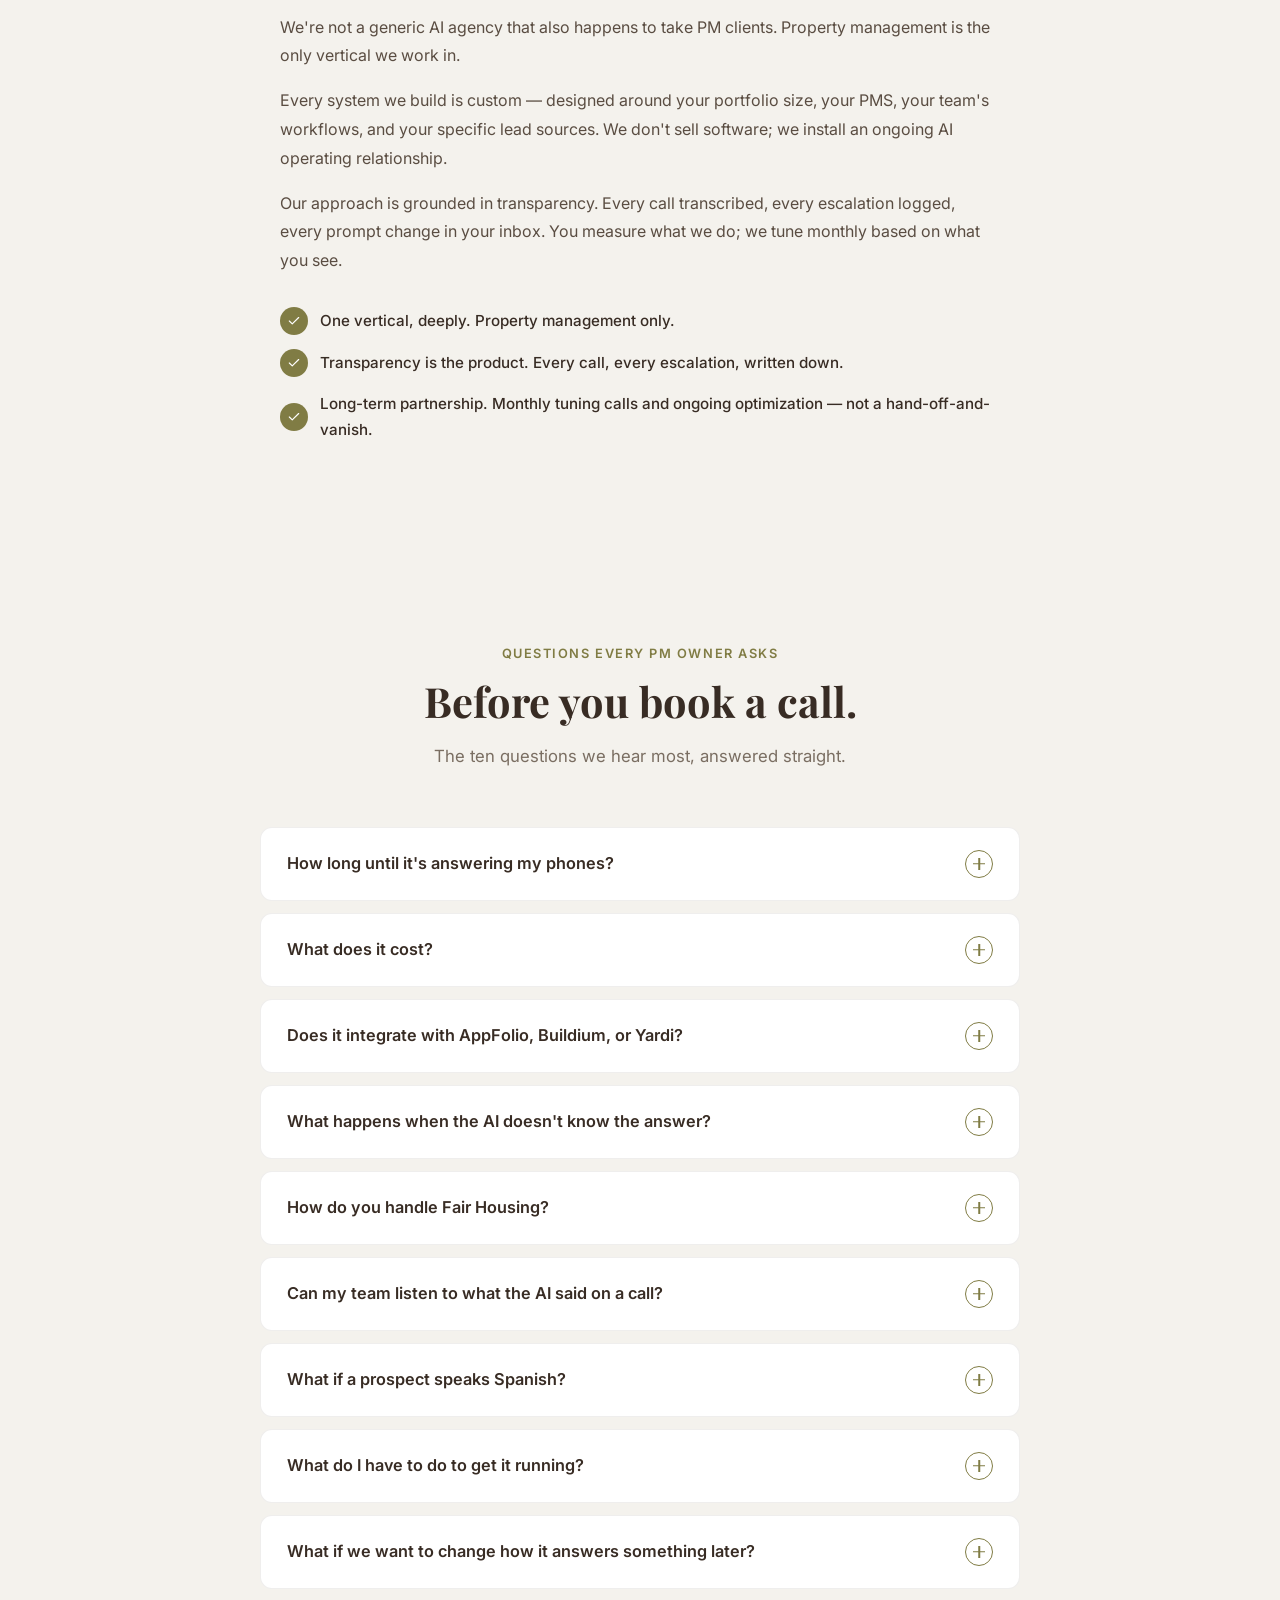
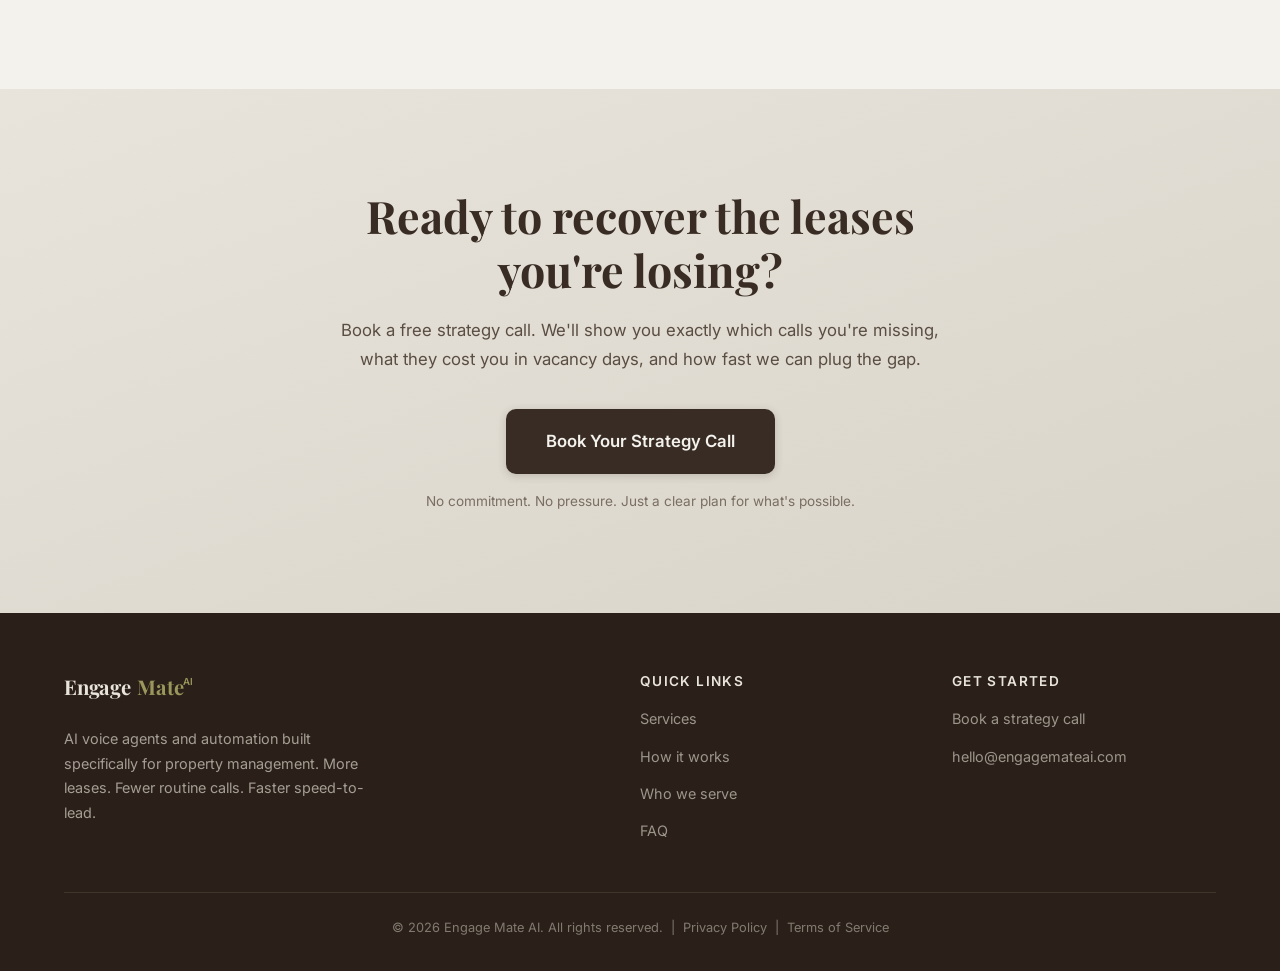
==== commit 676cb7f1: "Replace favicon with actual logo mark; update site copy to v2 - favicon.svg: replace 'EM' text initi" ====
--- a/index.html
+++ b/index.html
@@ -8,6 +8,7 @@
 
   <!-- Favicons & icons -->
   <link rel="icon" type="image/svg+xml" href="favicon.svg">
+  <link rel="icon" type="image/png" sizes="1080x1080" href="Engage Mate Logo.png">
   <link rel="icon" type="image/png" sizes="64x64" href="favicon-64.png">
   <link rel="apple-touch-icon" sizes="180x180" href="apple-touch-icon.png">
 
@@ -64,7 +65,7 @@
       { "@type": "Question", "name": "How long until it's answering my phones?", "acceptedAnswer": { "@type": "Answer", "text": "It depends on your integrations, the size of your knowledge base, and your call volume. We scope timeline honestly on the discovery call." } },
       { "@type": "Question", "name": "What does it cost?", "acceptedAnswer": { "@type": "Answer", "text": "Pricing depends on portfolio size, call volume, integrations, and the scope of automation. We talk through it honestly on the discovery call — no commitment from the conversation itself." } },
       { "@type": "Question", "name": "Does it integrate with AppFolio, Buildium, or Yardi?", "acceptedAnswer": { "@type": "Answer", "text": "AppFolio and Tenant Turner are our primary integrations today — we read availability, push leads, log tours. Buildium and Yardi are on our roadmap; we run alongside them via shared data layer in the meantime." } },
-      { "@type": "Question", "name": "What happens when the AI doesn't know the answer?", "acceptedAnswer": { "@type": "Answer", "text": "Every answer follows a strict source hierarchy: live PMS API first, webhook fallback, then knowledge base. If none of those can confirm something, the agent says so and routes the call — it doesn't hallucinate to fill the silence. On escalation, the bot generates a two-sentence summary and whispers it to your team before the caller hears pickup. Every escalation is logged." } },
+      { "@type": "Question", "name": "What happens when the AI doesn't know the answer?", "acceptedAnswer": { "@type": "Answer", "text": "The system is designed to hand off cleanly to a human — not leave a caller stuck. When the agent encounters something outside its training, it routes to your team or takes a structured callback. Every escalation is logged with the reason." } },
       { "@type": "Question", "name": "How do you handle Fair Housing?", "acceptedAnswer": { "@type": "Answer", "text": "We treat Fair Housing as a design constraint. Prompts are written to avoid protected-class questions, steering language, and discriminatory phrasing; the agent escalates anything ambiguous to a human. Every call is transcribed and stored for audit. We're not a substitute for your own legal review." } },
       { "@type": "Question", "name": "Can my team listen to what the AI said on a call?", "acceptedAnswer": { "@type": "Answer", "text": "Every call is transcribed and recorded. Transcripts are available via shared link or daily email; a self-serve dashboard is in active development." } },
       { "@type": "Question", "name": "What if a prospect speaks Spanish?", "acceptedAnswer": { "@type": "Answer", "text": "Yes — our agents handle bilingual conversations natively. Language is detected on first words and the conversation continues in Spanish with the same qualification logic and tour-booking flow." } },
@@ -263,21 +264,28 @@
               <line x1="12" x2="12" y1="19" y2="22"/>
             </svg>
           </div>
-          <h3>24/7 inbound voice agents</h3>
-          <p>Phone agents trained on property management — answering every call, day or night. Prospects, tenants, vendors, owners. Each caller type handled cleanly, with a clear escalation path.</p>
+          <h3>AI voice agents</h3>
+          <p>Phone agents trained on property management — answering 24/7. Qualify prospects, book tours, handle tenant FAQs, route anything they can't to your team.</p>
         </div>
         <div class="service-card fade-up delay-1">
           <div class="service-icon" aria-hidden="true">
             <svg width="32" height="32" viewBox="0 0 24 24" fill="none" stroke="currentColor" stroke-width="1.5" stroke-linecap="round" stroke-linejoin="round">
-              <circle cx="11" cy="11" r="7"/>
-              <line x1="21" y1="21" x2="16.65" y2="16.65"/>
-              <circle cx="11" cy="11" r="2.5"/>
-            </svg>
-          </div>
-          <h3>Caller identification &amp; context</h3>
-          <p>The phone rings and the agent already knows who's calling — name, unit, lease status, open tickets, last conversation. No more cold interactions, no more <em>"can I get your address again?"</em></p>
+              <path d="M21 15a2 2 0 0 1-2 2H7l-4 4V5a2 2 0 0 1 2-2h14a2 2 0 0 1 2 2z"/>
+            </svg>
+          </div>
+          <h3>AI chat &amp; SMS assistants</h3>
+          <p>Website and text-message bots that engage every Zillow, Furnished Finder, and direct lead instantly — then guide them to a confirmed tour.</p>
         </div>
         <div class="service-card fade-up delay-2">
+          <div class="service-icon" aria-hidden="true">
+            <svg width="32" height="32" viewBox="0 0 24 24" fill="none" stroke="currentColor" stroke-width="1.5" stroke-linecap="round" stroke-linejoin="round">
+              <polyline points="22 12 18 12 15 21 9 3 6 12 2 12"/>
+            </svg>
+          </div>
+          <h3>Prospect qualification &amp; routing</h3>
+          <p>Score every inbound lead by source and intent. Route hot prospects to your agents; deflect routine calls to self-service automatically.</p>
+        </div>
+        <div class="service-card fade-up">
           <div class="service-icon" aria-hidden="true">
             <svg width="32" height="32" viewBox="0 0 24 24" fill="none" stroke="currentColor" stroke-width="1.5" stroke-linecap="round" stroke-linejoin="round">
               <rect x="3" y="4" width="18" height="18" rx="2" ry="2"/>
@@ -287,77 +295,28 @@
               <path d="M8 14h.01M12 14h.01M16 14h.01M8 18h.01M12 18h.01"/>
             </svg>
           </div>
-          <h3>Qualification &amp; tour booking</h3>
-          <p>Every prospect qualified against criteria you define — income, move-in date, pet policy, source. Qualified leads go straight into a confirmed tour on your calendar. Unqualified get a graceful close, no PM time wasted.</p>
-        </div>
-        <div class="service-card fade-up">
-          <div class="service-icon" aria-hidden="true">
-            <svg width="32" height="32" viewBox="0 0 24 24" fill="none" stroke="currentColor" stroke-width="1.5" stroke-linecap="round" stroke-linejoin="round">
-              <line x1="5" y1="12" x2="19" y2="12"/>
-              <polyline points="12 5 19 12 12 19"/>
-            </svg>
-          </div>
-          <h3>Outbound campaigns</h3>
-          <p>Same infrastructure, working in reverse. Tour confirmations 24 hours out, no-show follow-ups, maintenance close-out calls, lease-renewal outreach — all automated, all logged. New value lines you can switch on one at a time.</p>
+          <h3>Tour booking automation</h3>
+          <p>Confirmed showings on your calendar with automatic reminders and rescheduling. Integrates with Tenant Turner, AppFolio, Calendly, or your tools.</p>
         </div>
         <div class="service-card fade-up delay-1">
           <div class="service-icon" aria-hidden="true">
             <svg width="32" height="32" viewBox="0 0 24 24" fill="none" stroke="currentColor" stroke-width="1.5" stroke-linecap="round" stroke-linejoin="round">
-              <path d="M10.29 3.86 1.82 18a2 2 0 0 0 1.71 3h16.94a2 2 0 0 0 1.71-3L13.71 3.86a2 2 0 0 0-3.42 0z"/>
-              <line x1="12" y1="9" x2="12" y2="13"/>
-              <line x1="12" y1="17" x2="12.01" y2="17"/>
-            </svg>
-          </div>
-          <h3>Maintenance intake &amp; urgency triage</h3>
-          <p>Every ticket classified as it comes in. <strong>Emergencies</strong> — water, fire, gas, security — escalate to a human immediately with a summary. <strong>Urgent</strong> — no heat, no hot water — routed for next-day. <strong>Routine</strong> — ticketed and scheduled. Rules you set, not us.</p>
+              <circle cx="12" cy="12" r="3"/>
+              <path d="M19.4 15a1.65 1.65 0 0 0 .33 1.82l.06.06a2 2 0 0 1 0 2.83 2 2 0 0 1-2.83 0l-.06-.06a1.65 1.65 0 0 0-1.82-.33 1.65 1.65 0 0 0-1 1.51V21a2 2 0 0 1-2 2 2 2 0 0 1-2-2v-.09A1.65 1.65 0 0 0 9 19.4a1.65 1.65 0 0 0-1.82.33l-.06.06a2 2 0 0 1-2.83 0 2 2 0 0 1 0-2.83l.06-.06A1.65 1.65 0 0 0 4.68 15a1.65 1.65 0 0 0-1.51-1H3a2 2 0 0 1-2-2 2 2 0 0 1 2-2h.09A1.65 1.65 0 0 0 4.6 9a1.65 1.65 0 0 0-.33-1.82l-.06-.06a2 2 0 0 1 0-2.83 2 2 0 0 1 2.83 0l.06.06A1.65 1.65 0 0 0 9 4.68a1.65 1.65 0 0 0 1-1.51V3a2 2 0 0 1 2-2 2 2 0 0 1 2 2v.09a1.65 1.65 0 0 0 1 1.51 1.65 1.65 0 0 0 1.82-.33l.06-.06a2 2 0 0 1 2.83 0 2 2 0 0 1 0 2.83l-.06.06A1.65 1.65 0 0 0 19.4 9a1.65 1.65 0 0 0 1.51 1H21a2 2 0 0 1 2 2 2 2 0 0 1-2 2h-.09a1.65 1.65 0 0 0-1.51 1z"/>
+            </svg>
+          </div>
+          <h3>PMS &amp; workflow integration</h3>
+          <p>Native today with <strong>AppFolio and Tenant Turner</strong>. Buildium, Yardi, and GoHighLevel via shared data layer. Built so your tools stop fighting each other.</p>
         </div>
         <div class="service-card fade-up delay-2">
           <div class="service-icon" aria-hidden="true">
             <svg width="32" height="32" viewBox="0 0 24 24" fill="none" stroke="currentColor" stroke-width="1.5" stroke-linecap="round" stroke-linejoin="round">
-              <circle cx="12" cy="12" r="3"/>
-              <path d="M19.4 15a1.65 1.65 0 0 0 .33 1.82l.06.06a2 2 0 0 1 0 2.83 2 2 0 0 1-2.83 0l-.06-.06a1.65 1.65 0 0 0-1.82-.33 1.65 1.65 0 0 0-1 1.51V21a2 2 0 0 1-2 2 2 2 0 0 1-2-2v-.09A1.65 1.65 0 0 0 9 19.4a1.65 1.65 0 0 0-1.82.33l-.06.06a2 2 0 0 1-2.83 0 2 2 0 0 1 0-2.83l.06-.06A1.65 1.65 0 0 0 4.68 15a1.65 1.65 0 0 0-1.51-1H3a2 2 0 0 1-2-2 2 2 0 0 1 2-2h.09A1.65 1.65 0 0 0 4.6 9a1.65 1.65 0 0 0-.33-1.82l-.06-.06a2 2 0 0 1 0-2.83 2 2 0 0 1 2.83 0l.06.06A1.65 1.65 0 0 0 9 4.68a1.65 1.65 0 0 0 1-1.51V3a2 2 0 0 1 2-2 2 2 0 0 1 2 2v.09a1.65 1.65 0 0 0 1 1.51 1.65 1.65 0 0 0 1.82-.33l.06-.06a2 2 0 0 1 2.83 0 2 2 0 0 1 0 2.83l-.06.06A1.65 1.65 0 0 0 19.4 9a1.65 1.65 0 0 0 1.51 1H21a2 2 0 0 1 2 2 2 2 0 0 1-2 2h-.09a1.65 1.65 0 0 0-1.51 1z"/>
-            </svg>
-          </div>
-          <h3>PMS &amp; workflow integration</h3>
-          <p>Native today with <strong>AppFolio and Tenant Turner</strong> — reading availability, pushing leads, logging tours, pulling tenant data. Buildium, Yardi, Dialpad, GoHighLevel via shared data layer. Built so your tools stop fighting each other.</p>
-        </div>
-      </div>
-    </div>
-  </section>
-
-  <!-- TRUST / ACCURACY -->
-  <section class="trust" id="trust">
-    <div class="container">
-      <div class="section-header fade-up">
-        <p class="section-tag">Why it doesn't sound like a bad bot</p>
-        <h2 class="section-title">The agent knows when it doesn't know.</h2>
-        <p class="section-sub">Most voice AI fails the same way: it guesses. Ours is built to do the opposite — check live data first, escalate when it's uncertain, and never leave a caller stranded.</p>
-      </div>
-      <div class="trust-grid">
-        <div class="trust-card fade-up">
-          <div class="trust-step">01</div>
-          <h3>A source hierarchy, not a guess</h3>
-          <p>Every answer follows the same rule: <strong>live PMS API first</strong> (AppFolio, Tenant Turner), webhook fallback second, knowledge base last. If none of the three can confirm, the agent says so — and routes you the question — instead of hallucinating.</p>
-          <div class="trust-flow" aria-hidden="true">
-            <span>Live API</span>
-            <span class="trust-arrow">&rarr;</span>
-            <span>Webhook</span>
-            <span class="trust-arrow">&rarr;</span>
-            <span>Knowledge base</span>
-            <span class="trust-arrow">&rarr;</span>
-            <span class="trust-flow-final">"Let me get the right person on this."</span>
-          </div>
-        </div>
-        <div class="trust-card fade-up delay-1">
-          <div class="trust-step">02</div>
-          <h3>Warm transfers with a whisper summary</h3>
-          <p>When a call escalates, the AI doesn't just dump it on you. It generates a two-sentence summary — caller, issue, what was attempted — and whispers it to your team <em>before</em> the caller hears them pick up.</p>
-          <div class="trust-whisper">
-            <div class="trust-whisper-row">
-              <span class="trust-whisper-label">You hear, before you say hello:</span>
-            </div>
-            <div class="trust-whisper-quote">"Incoming from James, Unit 4B, reporting a water leak in the bathroom. He's been waiting two minutes — I've logged the details."</div>
-          </div>
+              <path d="M4 4h16c1.1 0 2 .9 2 2v12c0 1.1-.9 2-2 2H4c-1.1 0-2-.9-2-2V6c0-1.1.9-2 2-2z"/>
+              <polyline points="22,6 12,13 2,6"/>
+            </svg>
+          </div>
+          <h3>Maintenance intake &amp; follow-up</h3>
+          <p>Tenants log maintenance by phone or text. AI triages urgency, routes to the right vendor, and follows up until the ticket closes.</p>
         </div>
       </div>
     </div>
@@ -536,61 +495,34 @@
     </div>
   </section>
 
-  <!-- OWNER INTELLIGENCE -->
-  <section class="owner-intel" id="owner-intel">
-    <div class="container">
-      <div class="oi-card fade-up">
-        <div class="oi-tag">For owner-operators</div>
-        <h2 class="oi-title">Your phones are sitting on intelligence you haven't read.</h2>
-        <p class="oi-body">For clients who both manage <em>and</em> own — every caller interaction is a data point about your portfolio. We surface the patterns: which property is generating the most enquiries and why, what prospects are asking for that you're not offering, which objections are killing conversions, what maintenance signals are hinting at deferred capex.</p>
-        <div class="oi-grid">
-          <div class="oi-stat">
-            <div class="oi-stat-label">Demand signal</div>
-            <div class="oi-stat-body">Enquiry volume by property &middot; intent breakdown by source</div>
-          </div>
-          <div class="oi-stat">
-            <div class="oi-stat-label">Conversion signal</div>
-            <div class="oi-stat-body">Top objections this month &middot; questions that didn't convert</div>
-          </div>
-          <div class="oi-stat">
-            <div class="oi-stat-label">Capex signal</div>
-            <div class="oi-stat-body">Repeat maintenance themes &middot; properties trending toward an issue</div>
-          </div>
-        </div>
-        <p class="oi-foot">A monthly intelligence report alongside the operational digest. Available as part of our owner-manager engagements.</p>
-      </div>
-    </div>
-  </section>
-
   <!-- ABOUT -->
   <section class="about" id="about">
     <div class="container">
       <div class="about-content fade-up">
         <div class="about-text">
           <p class="section-tag">About Engage Mate AI</p>
-          <h2 class="section-title">A managed AI partner — not a software licence.</h2>
-          <p>We're not a generic AI agency that also happens to take PM clients. Property management is the only vertical we work in. Every system we build is custom — designed around your portfolio size, your PMS, your team's workflows, and your specific lead sources.</p>
-          <p>Our approach is grounded in transparency. Every call transcribed, every escalation logged, every prompt change visible. You measure what we do; we tune monthly based on what you see.</p>
-          <div class="pillars">
-            <div class="pillar">
-              <div class="pillar-num">01</div>
-              <h3>Vertical depth</h3>
-              <p>Every prompt, every flow, every integration is built for property management — not adapted from a generic template. Fair Housing baked in, PM caller types understood, leasing language native.</p>
-            </div>
-            <div class="pillar">
-              <div class="pillar-num">02</div>
-              <h3>Managed relationship</h3>
-              <p>You don't buy software and figure it out. You get a partner who monitors, optimises, reports, and improves the system every month. We're the expert; you don't have to be.</p>
-            </div>
-            <div class="pillar">
-              <div class="pillar-num">03</div>
-              <h3>Data moat</h3>
-              <p>Every call we run sharpens the next one. Objection patterns, conversion triggers, failure modes — our agents get better the longer we operate, on data nobody else has.</p>
-            </div>
-            <div class="pillar">
-              <div class="pillar-num">04</div>
-              <h3>Integration stickiness</h3>
-              <p>Native today with AppFolio and Tenant Turner; alongside Dialpad, GoHighLevel, Zillow, TurboTenant. We slot into the stack you already run, instead of replacing it.</p>
+          <h2 class="section-title">Your AI partner for property management.</h2>
+          <p>We're not a generic AI agency that also happens to take PM clients. Property management is the only vertical we work in.</p>
+          <p>Every system we build is custom — designed around your portfolio size, your PMS, your team's workflows, and your specific lead sources. We don't sell software; we install an ongoing AI operating relationship.</p>
+          <p>Our approach is grounded in transparency. Every call transcribed, every escalation logged, every prompt change in your inbox. You measure what we do; we tune monthly based on what you see.</p>
+          <div class="about-values">
+            <div class="about-value">
+              <span class="value-icon" aria-hidden="true">
+                <svg width="20" height="20" viewBox="0 0 24 24" fill="none" stroke="currentColor" stroke-width="2" stroke-linecap="round" stroke-linejoin="round"><polyline points="20 6 9 17 4 12"/></svg>
+              </span>
+              <span>One vertical, deeply. Property management only.</span>
+            </div>
+            <div class="about-value">
+              <span class="value-icon" aria-hidden="true">
+                <svg width="20" height="20" viewBox="0 0 24 24" fill="none" stroke="currentColor" stroke-width="2" stroke-linecap="round" stroke-linejoin="round"><polyline points="20 6 9 17 4 12"/></svg>
+              </span>
+              <span>Transparency is the product. Every call, every escalation, written down.</span>
+            </div>
+            <div class="about-value">
+              <span class="value-icon" aria-hidden="true">
+                <svg width="20" height="20" viewBox="0 0 24 24" fill="none" stroke="currentColor" stroke-width="2" stroke-linecap="round" stroke-linejoin="round"><polyline points="20 6 9 17 4 12"/></svg>
+              </span>
+              <span>Long-term partnership. Monthly tuning calls and ongoing optimization — not a hand-off-and-vanish.</span>
             </div>
           </div>
         </div>
@@ -628,7 +560,7 @@
         <details class="faq-item">
           <summary><span class="faq-q">What happens when the AI doesn't know the answer?</span><span class="faq-icon" aria-hidden="true"></span></summary>
           <div class="faq-a">
-            <p>The system is designed to hand off to a human — not guess. Every answer follows a strict source hierarchy: live PMS API first, webhook fallback, then knowledge base. If none of those can confirm something, the agent says so out loud and routes the call — it doesn't hallucinate to fill the silence. On escalation, the bot generates a two-sentence summary and whispers it to your team before the caller hears them pick up, so they walk in with full context. Every escalation is logged with the reason.</p>
+            <p>The system is designed to hand off to a human — not leave a caller stuck. When the agent hits something outside its training, it says something natural like <em>"Let me get the right person on this for you,"</em> then either routes live to your team or takes a structured callback with the question and context. Every escalation is logged with the reason. We'd rather escalate ten edge cases than guess once.</p>
           </div>
         </details>
         <details class="faq-item">
@@ -706,7 +638,7 @@
           <h4>Get started</h4>
           <ul>
             <li><a href="https://calendly.com/engagemateai/discovery-call?utm_source=engagemateai&amp;utm_medium=site&amp;utm_content=footer" target="_blank" rel="noopener">Book a strategy call</a></li>
-            <li><a href="/cdn-cgi/l/email-protection#caa2afa6a6a58aafa4adabadafa7abbeafaba3e4a9a5a7"><span class="__cf_email__" data-cfemail="c4aca1a8a8ab84a1aaa3a5a3a1a9a5b0a1a5adeaa7aba9">[email&#160;protected]</span></a></li>
+            <li><a href="mailto:hello@engagemateai.com">hello@engagemateai.com</a></li>
           </ul>
         </div>
       </div>
@@ -716,6 +648,6 @@
     </div>
   </footer>
 
-  <script data-cfasync="false" src="/cdn-cgi/scripts/5c5dd728/cloudflare-static/email-decode.min.js"></script><script src="script.js"></script>
+  <script src="script.js"></script>
 </body>
 </html>
--- a/style.css
+++ b/style.css
@@ -1722,244 +1722,3 @@
   .faq-item summary { padding: 18px 20px; }
   .faq-a { padding: 14px 20px 20px; }
 }
-
-/* ---------- TRUST / ACCURACY SECTION ---------- */
-.trust {
-  padding: 100px 0;
-  background: var(--cream-light);
-}
-.trust-grid {
-  display: grid;
-  grid-template-columns: 1fr 1fr;
-  gap: 28px;
-  margin-top: 24px;
-}
-.trust-card {
-  background: var(--white);
-  border: 1px solid rgba(56, 44, 36, 0.08);
-  border-radius: var(--radius-lg);
-  padding: 36px 36px 32px;
-  box-shadow: var(--shadow-sm);
-  position: relative;
-}
-.trust-step {
-  font-family: var(--font-body);
-  font-size: 0.7rem;
-  font-weight: 700;
-  letter-spacing: 0.18em;
-  color: var(--olive);
-  margin-bottom: 14px;
-  text-transform: uppercase;
-}
-.trust-card h3 {
-  font-family: var(--font-heading);
-  font-size: 1.55rem;
-  font-weight: 700;
-  color: var(--brown);
-  margin-bottom: 12px;
-  letter-spacing: -0.01em;
-}
-.trust-card p {
-  color: var(--text-light);
-  font-size: 0.98rem;
-  line-height: 1.65;
-  margin-bottom: 22px;
-}
-.trust-flow {
-  display: flex;
-  flex-wrap: wrap;
-  gap: 8px;
-  align-items: center;
-  padding: 18px 18px;
-  background: var(--cream-light);
-  border: 1px dashed rgba(128, 124, 68, 0.35);
-  border-radius: var(--radius);
-  font-size: 0.82rem;
-  color: var(--text-light);
-  font-family: var(--font-body);
-}
-.trust-flow > span {
-  background: var(--white);
-  padding: 6px 12px;
-  border-radius: 999px;
-  border: 1px solid rgba(56, 44, 36, 0.08);
-  font-weight: 500;
-  white-space: nowrap;
-}
-.trust-flow .trust-arrow {
-  background: transparent;
-  border: 0;
-  padding: 0 2px;
-  color: var(--olive);
-  font-weight: 600;
-}
-.trust-flow .trust-flow-final {
-  background: var(--brown);
-  color: var(--cream-light);
-  border-color: var(--brown);
-  font-style: italic;
-  font-weight: 400;
-}
-.trust-whisper {
-  background: var(--brown);
-  color: var(--cream-light);
-  border-radius: var(--radius);
-  padding: 18px 20px;
-}
-.trust-whisper-label {
-  font-size: 0.72rem;
-  letter-spacing: 0.14em;
-  text-transform: uppercase;
-  color: var(--olive-light);
-  font-weight: 600;
-}
-.trust-whisper-quote {
-  margin-top: 10px;
-  font-family: var(--font-heading);
-  font-size: 1.05rem;
-  font-style: italic;
-  line-height: 1.55;
-  color: var(--cream);
-}
-
-/* ---------- OWNER INTELLIGENCE SECTION ---------- */
-.owner-intel {
-  padding: 100px 0;
-  background: var(--cream-light);
-}
-.oi-card {
-  max-width: 1040px;
-  margin: 0 auto;
-  background: var(--white);
-  border: 1px solid rgba(56, 44, 36, 0.08);
-  border-radius: var(--radius-lg);
-  padding: 56px 56px 48px;
-  box-shadow: var(--shadow-md);
-  position: relative;
-  overflow: hidden;
-}
-.oi-card::before {
-  content: "";
-  position: absolute;
-  top: 0;
-  left: 0;
-  width: 6px;
-  height: 100%;
-  background: linear-gradient(180deg, var(--olive) 0%, var(--olive-dark) 100%);
-}
-.oi-tag {
-  font-size: 0.78rem;
-  font-weight: 600;
-  letter-spacing: 0.2em;
-  text-transform: uppercase;
-  color: var(--olive);
-  margin-bottom: 18px;
-}
-.oi-title {
-  font-family: var(--font-heading);
-  font-size: 2.4rem;
-  font-weight: 700;
-  color: var(--brown);
-  letter-spacing: -0.02em;
-  line-height: 1.15;
-  margin-bottom: 18px;
-  max-width: 760px;
-}
-.oi-body {
-  font-size: 1.05rem;
-  line-height: 1.65;
-  color: var(--text-light);
-  max-width: 820px;
-  margin-bottom: 32px;
-}
-.oi-grid {
-  display: grid;
-  grid-template-columns: repeat(3, 1fr);
-  gap: 16px;
-  margin-bottom: 28px;
-}
-.oi-stat {
-  background: var(--cream-light);
-  border-radius: var(--radius);
-  padding: 20px 22px;
-  border: 1px solid rgba(56, 44, 36, 0.06);
-}
-.oi-stat-label {
-  font-size: 0.72rem;
-  font-weight: 700;
-  letter-spacing: 0.15em;
-  text-transform: uppercase;
-  color: var(--olive-dark);
-  margin-bottom: 8px;
-}
-.oi-stat-body {
-  font-size: 0.92rem;
-  color: var(--text);
-  line-height: 1.5;
-}
-.oi-foot {
-  font-size: 0.88rem;
-  color: var(--text-muted);
-  font-style: italic;
-  margin: 0;
-}
-
-/* ---------- FOUR PILLARS (in About) ---------- */
-.pillars {
-  margin-top: 40px;
-  display: grid;
-  grid-template-columns: repeat(2, 1fr);
-  gap: 20px;
-}
-.pillar {
-  background: var(--white);
-  border: 1px solid rgba(56, 44, 36, 0.08);
-  border-radius: var(--radius);
-  padding: 26px 26px 24px;
-  transition: var(--transition);
-}
-.pillar:hover {
-  border-color: rgba(128, 124, 68, 0.3);
-  box-shadow: var(--shadow-md);
-  transform: translateY(-2px);
-}
-.pillar-num {
-  font-family: var(--font-body);
-  font-size: 0.78rem;
-  font-weight: 700;
-  letter-spacing: 0.16em;
-  color: var(--olive);
-  margin-bottom: 10px;
-}
-.pillar h3 {
-  font-family: var(--font-heading);
-  font-size: 1.3rem;
-  font-weight: 700;
-  color: var(--brown);
-  margin-bottom: 10px;
-  letter-spacing: -0.01em;
-}
-.pillar p {
-  font-size: 0.93rem;
-  color: var(--text-light);
-  line-height: 1.6;
-  margin: 0;
-}
-
-/* ---------- RESPONSIVE: new sections ---------- */
-@media (max-width: 1024px) {
-  .trust-grid { grid-template-columns: 1fr; }
-  .oi-grid { grid-template-columns: 1fr; }
-  .oi-card { padding: 40px 36px; }
-  .oi-title { font-size: 2rem; }
-}
-@media (max-width: 768px) {
-  .trust { padding: 72px 0; }
-  .owner-intel { padding: 72px 0; }
-  .trust-card { padding: 28px 22px; }
-  .oi-card { padding: 32px 24px; }
-  .oi-title { font-size: 1.7rem; }
-  .pillars { grid-template-columns: 1fr; }
-  .trust-flow { font-size: 0.78rem; padding: 14px; }
-  .trust-flow .trust-flow-final { width: 100%; }
-}
